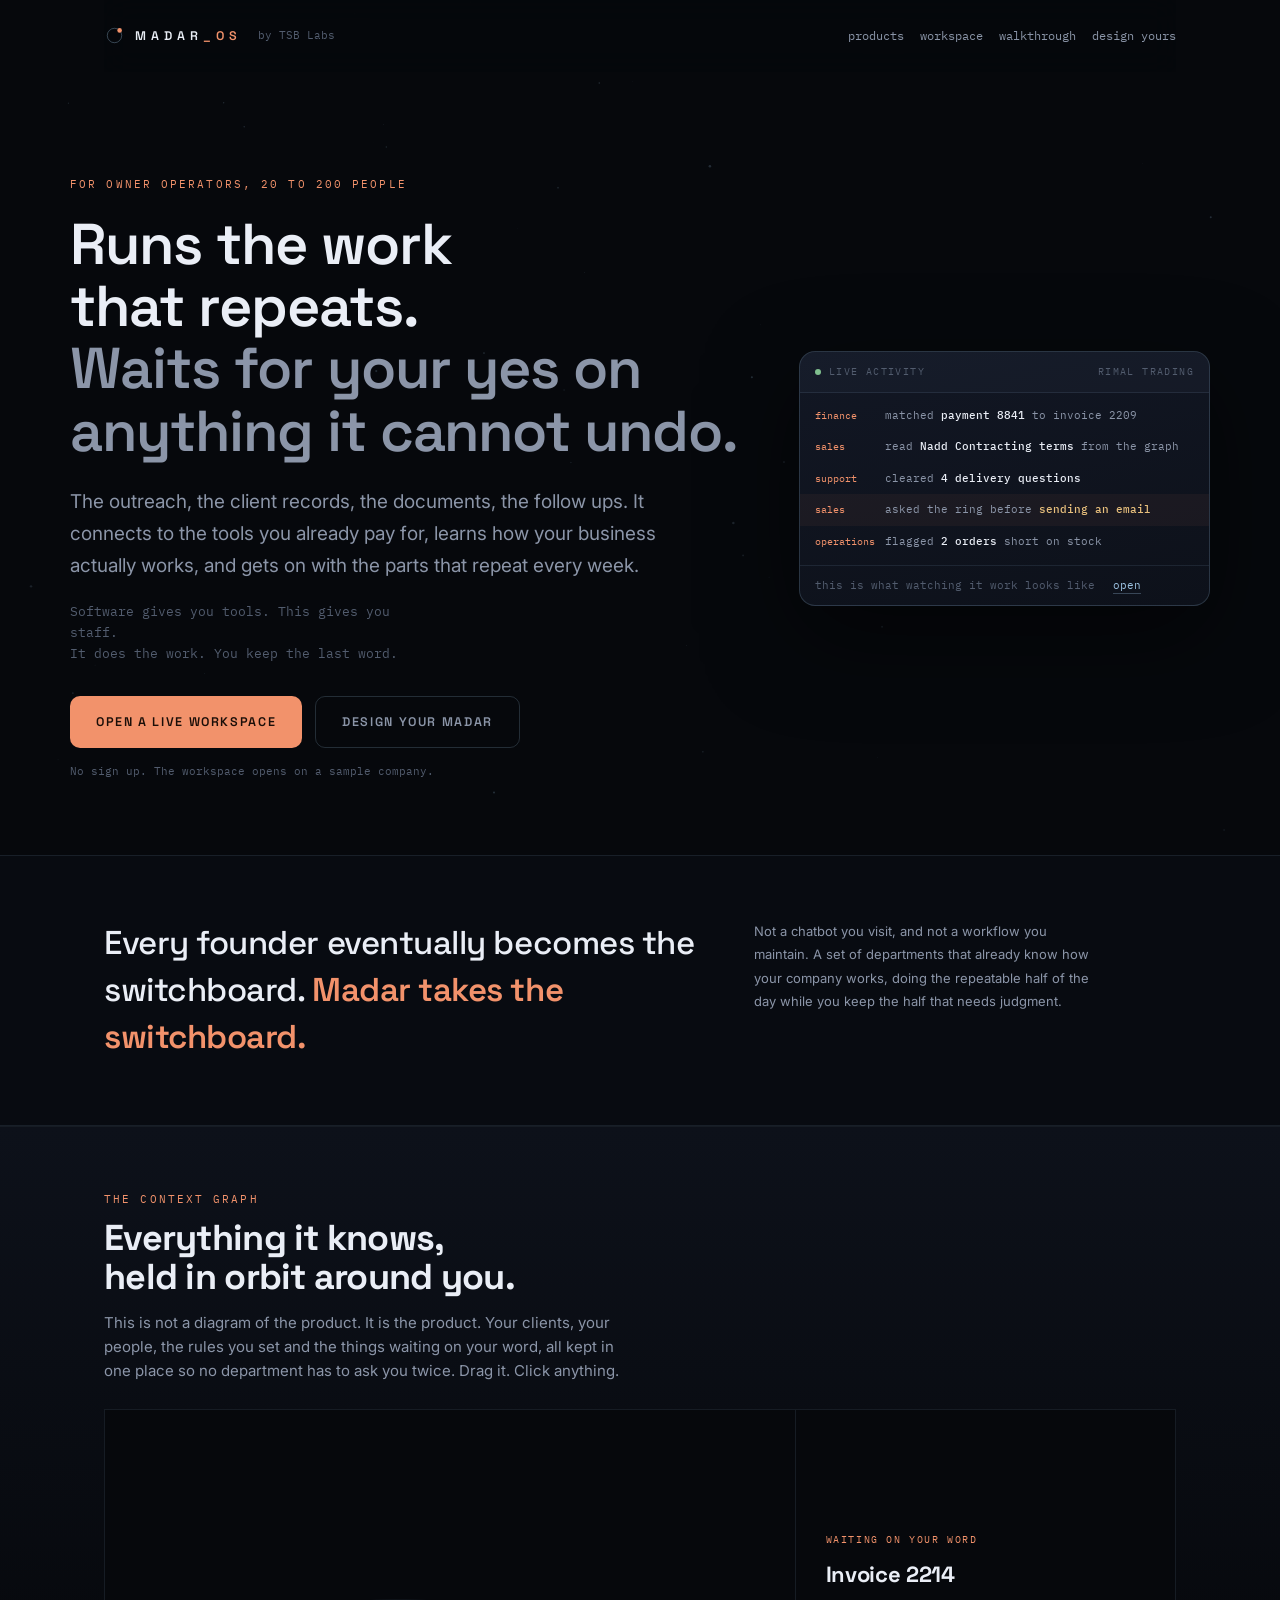
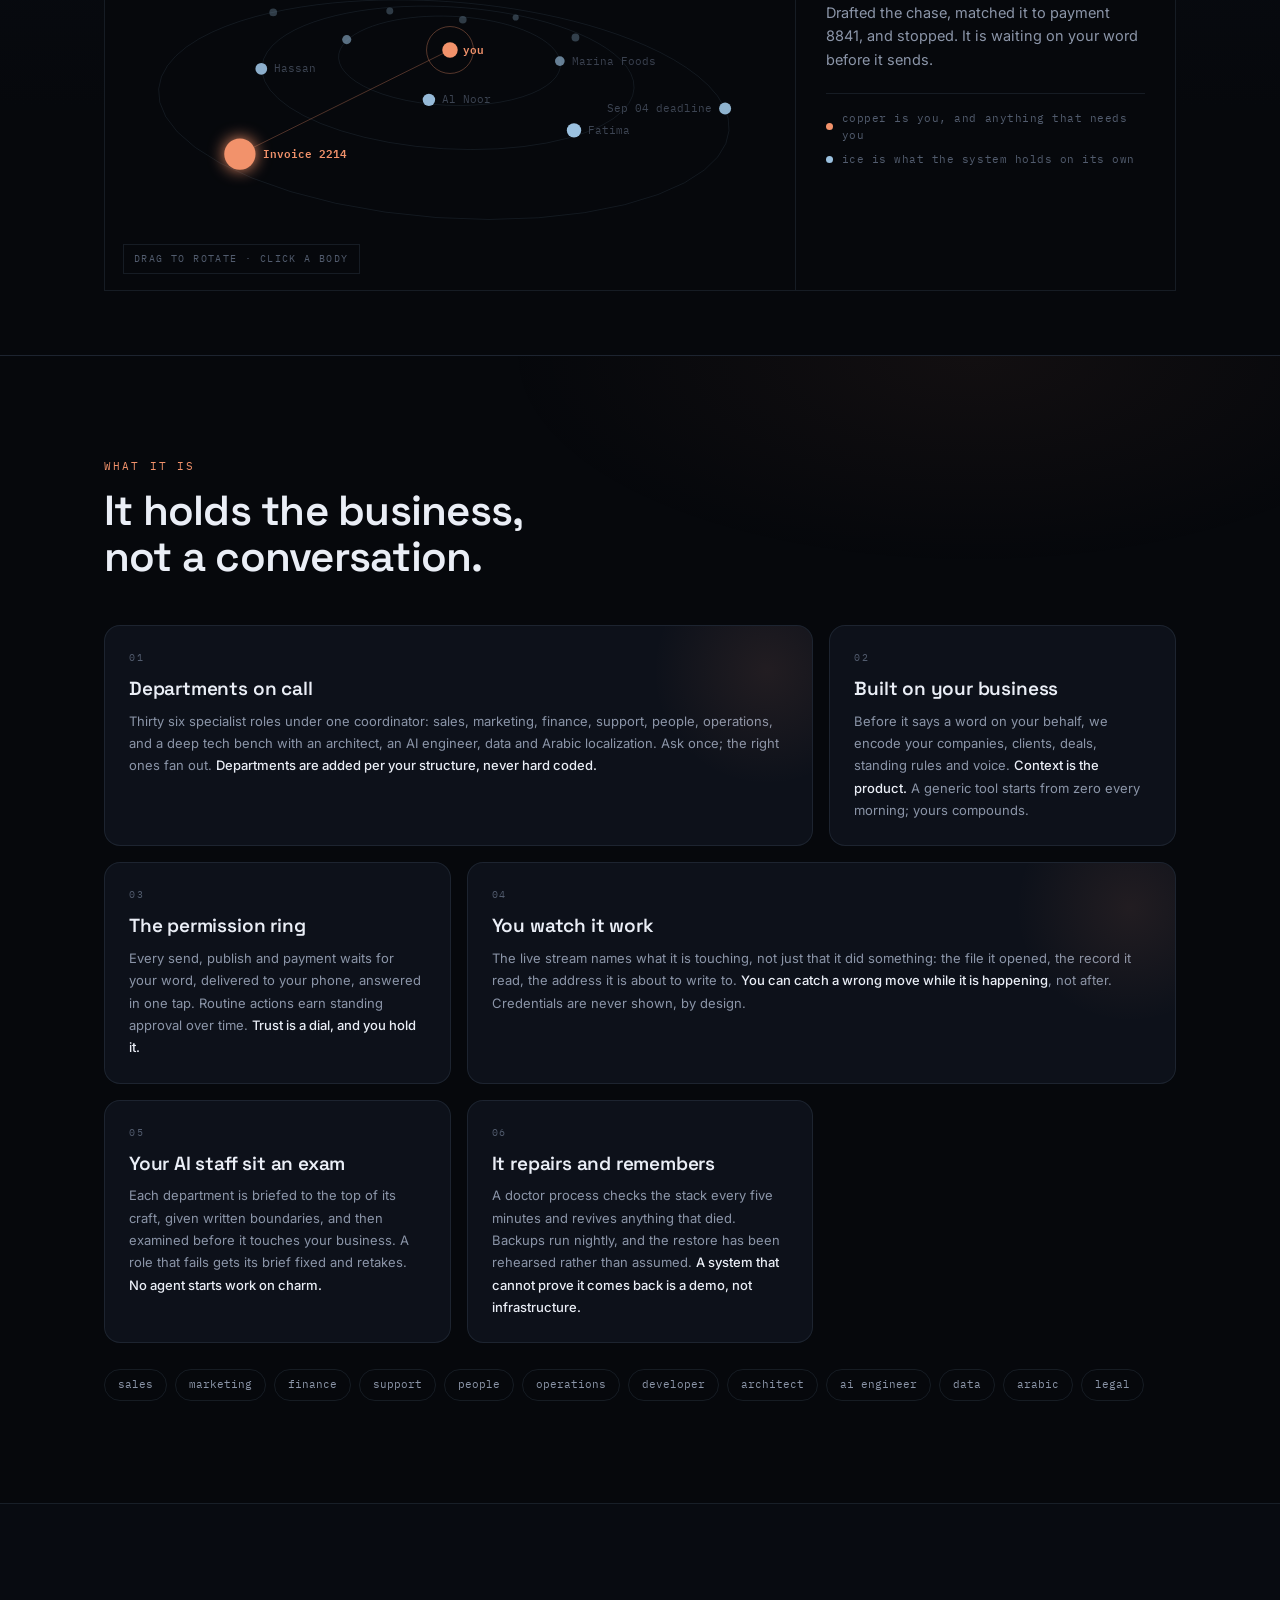
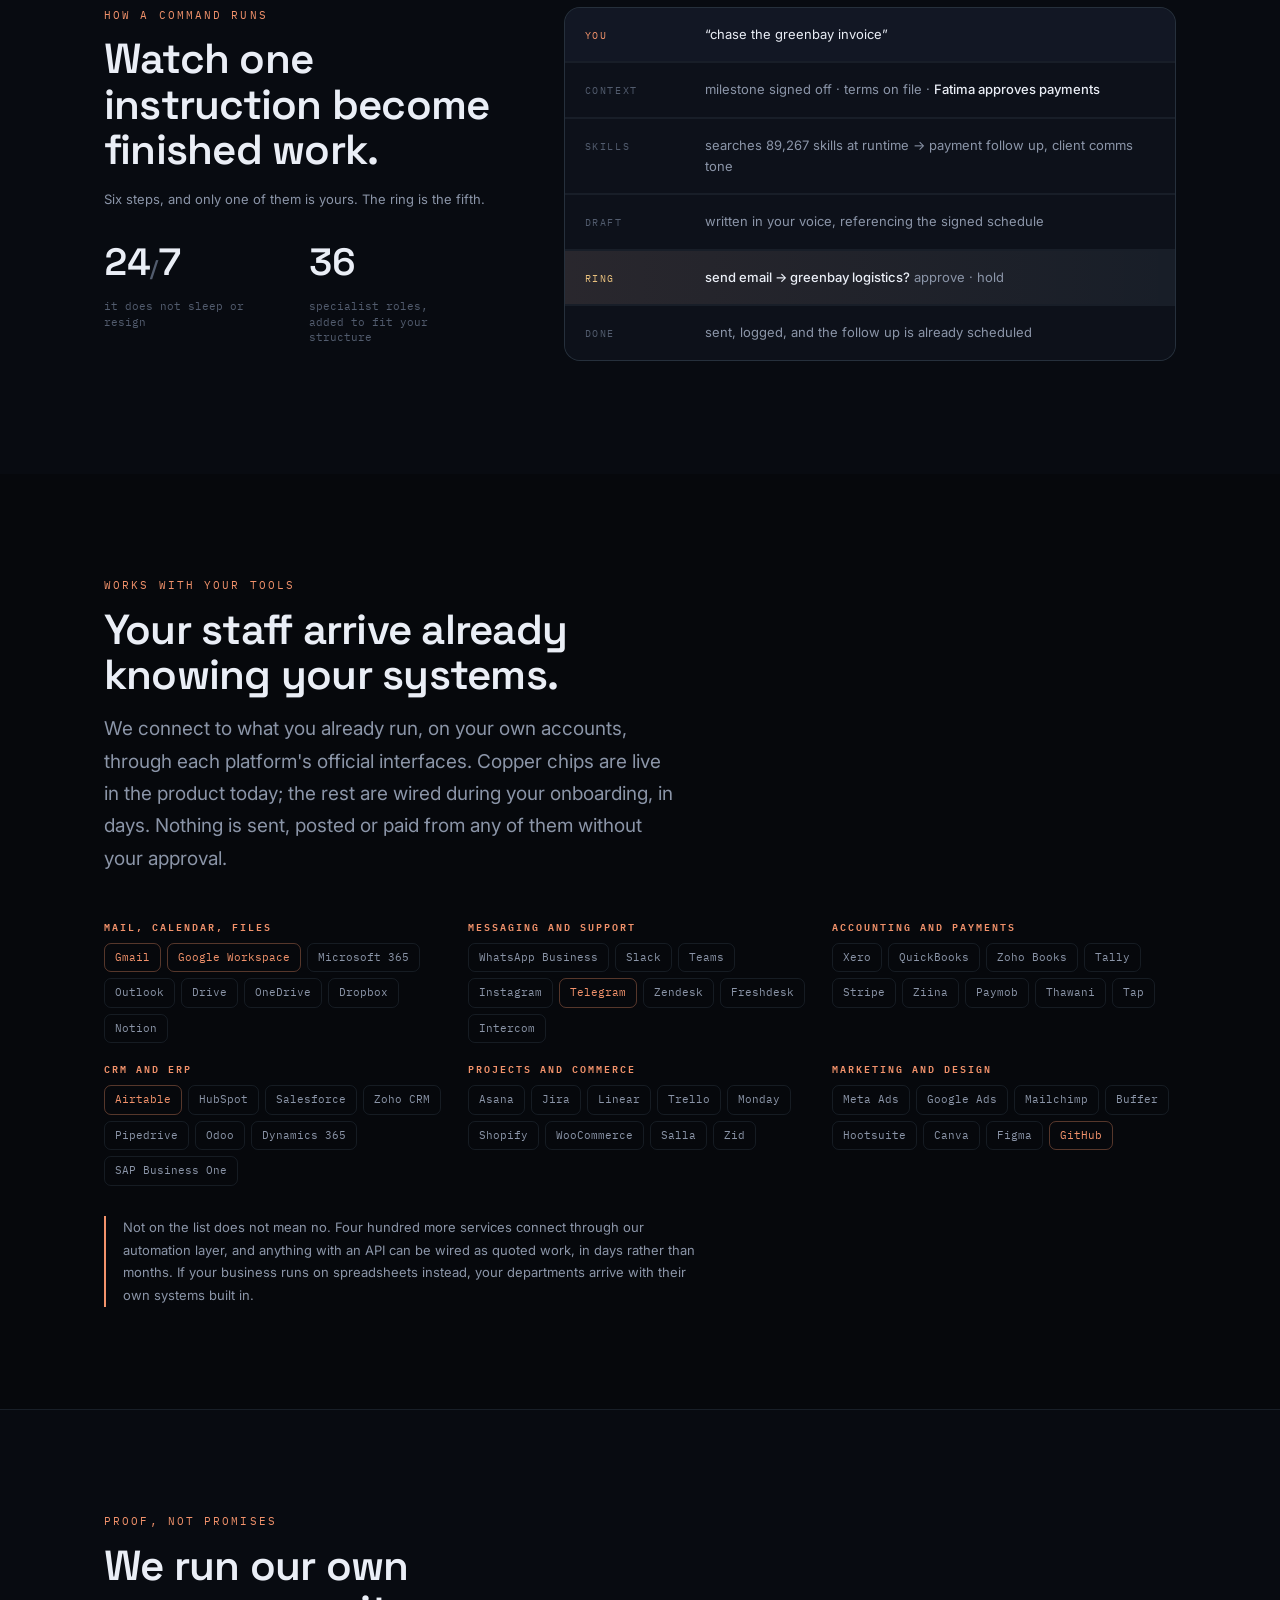
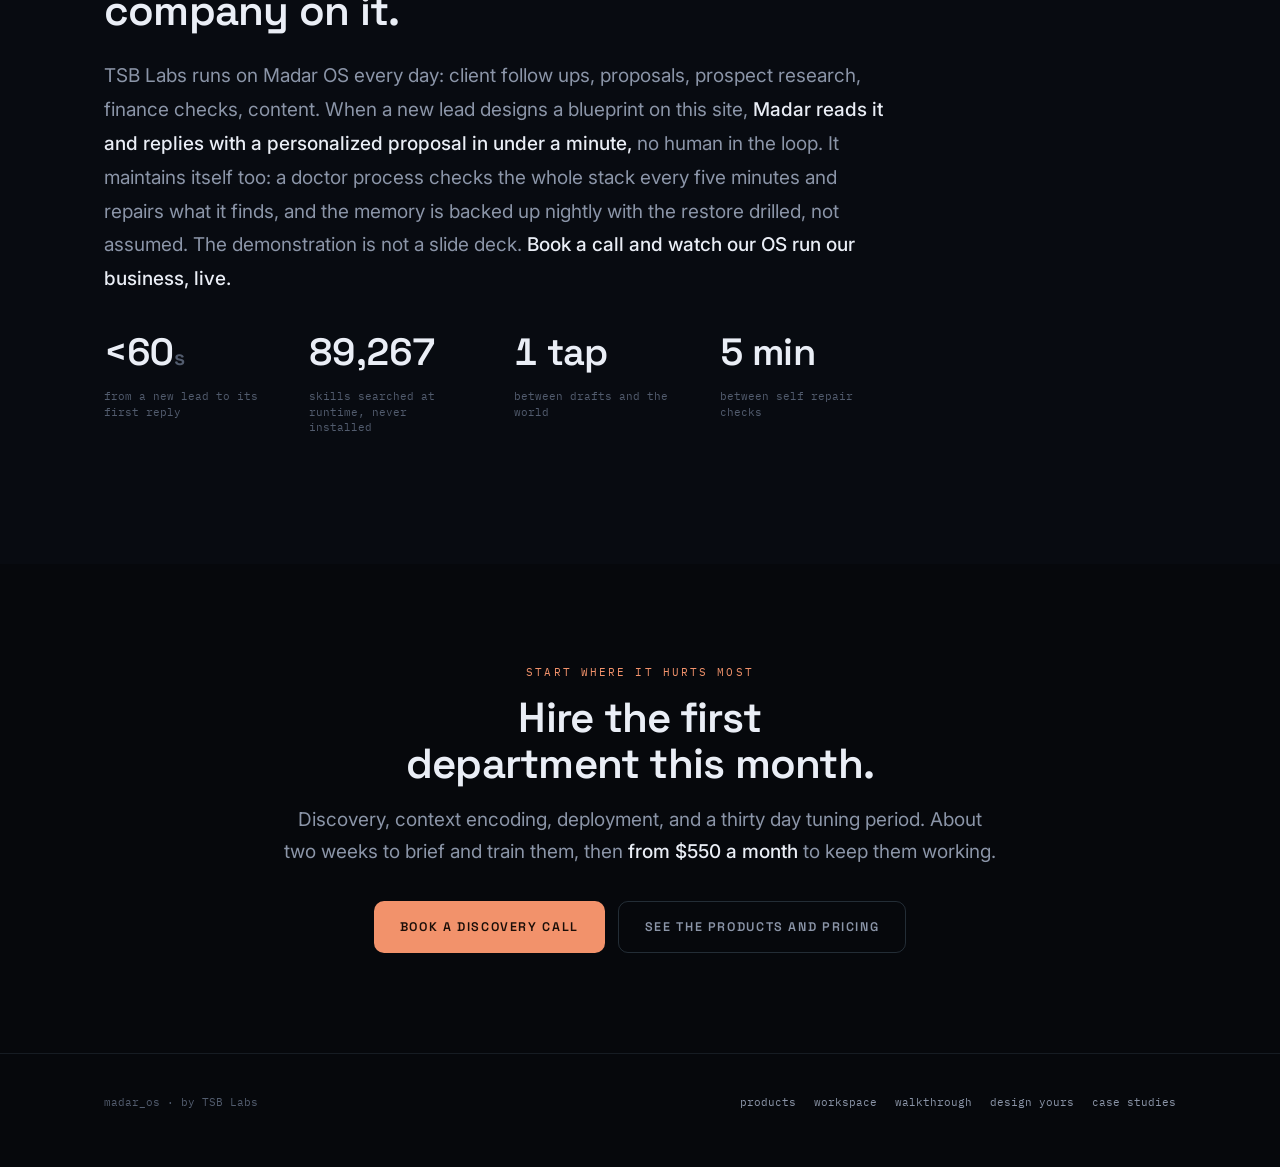
==== index.html @ b7cbba47 "The orbit: the mark, the product and the scene are one thing مدار means orbit and the mark is alread" ====
<!doctype html>
<html lang="en">
<head>
<meta charset="utf-8">
<meta name="viewport" content="width=device-width, initial-scale=1">
<title>Madar OS · by TSB Labs</title>
<meta name="description" content="Madar OS runs the repeatable work in a small business, the outreach, the client records, the documents and the follow ups. Anything it cannot undo waits for your approval. By TSB Labs.">
<link rel="icon" type="image/svg+xml" href="/assets/favicon.svg">
<link rel="apple-touch-icon" href="/assets/apple-touch-icon.png">
<meta property="og:title" content="Madar OS · Runs the repeatable work. Stops before anything you cannot undo.">
<meta property="og:description" content="AI staff for your company. Thirty six specialist roles, one permission ring, replies to new leads in under a minute. By TSB Labs.">
<meta property="og:image" content="https://tsb-os-demo.vercel.app/assets/og.png">
<meta property="og:url" content="https://tsb-os-demo.vercel.app">
<meta property="og:type" content="website">
<meta name="twitter:card" content="summary_large_image">
<link rel="preconnect" href="https://fonts.googleapis.com">
<link rel="preconnect" href="https://fonts.gstatic.com" crossorigin>
<link href="https://fonts.googleapis.com/css2?family=Space+Grotesk:wght@400;500;600;700&family=Inter:wght@400;500;600&family=IBM+Plex+Mono:wght@400;500&display=swap" rel="stylesheet">
<link rel="stylesheet" href="/assets/madar.css">
<style>
  /* page-specific only; everything shared lives in madar.css */
  #sky{position:fixed;inset:0;z-index:0;pointer-events:none;opacity:.5}
  .page{position:relative;z-index:1}

  .hero{padding:clamp(52px,9vw,104px) 0 clamp(44px,6vw,74px)}
  .hero-grid{display:grid;grid-template-columns:1.24fr .76fr;gap:clamp(28px,5vw,58px);align-items:center}
  .hero h1{margin-top:20px;font-size:clamp(34px,4.5vw,60px)}
  .hero .lede{margin-top:24px;max-width:52ch}
  .hero .say{margin-top:18px;font-family:var(--mono);font-size:12.5px;color:var(--faint);line-height:1.7;max-width:46ch}

  /* the hero panel: a slice of a running system, not a stock illustration */
  .live{background:linear-gradient(168deg,var(--panel-2),var(--panel));border:1px solid var(--line-2);border-radius:var(--r);overflow:hidden;box-shadow:0 30px 90px rgba(0,0,0,.5)}
  .live .lh{display:flex;align-items:center;gap:8px;padding:12px 15px;border-bottom:1px solid var(--line);background:rgba(155,193,224,.03)}
  .live .lh .t{font-family:var(--mono);font-size:10px;letter-spacing:.14em;text-transform:uppercase;color:var(--faint)}
  .live .lh .gap{flex:1}
  .live .rows{padding:7px 0}
  .lr{display:grid;grid-template-columns:60px 1fr;gap:10px;padding:7px 15px;font-family:var(--mono);font-size:11px;align-items:baseline}
  .lr .a{color:var(--copper);font-size:10px}
  .lr .b{color:var(--dim);overflow:hidden;text-overflow:ellipsis;white-space:nowrap}
  .lr .b b{color:var(--text);font-weight:500}
  .lr.ask{background:rgba(242,146,107,.05)}
  .lr.ask .b b{color:var(--warn)}
  .live .lf{padding:11px 15px;border-top:1px solid var(--line);display:flex;align-items:center;gap:9px;font-family:var(--mono);font-size:10.5px;color:var(--faint)}
  .live .lf a{color:var(--ice);text-decoration:none;border-bottom:1px solid rgba(155,193,224,.3)}

  /* the turn: one wide sentence, deliberately breaking the card rhythm */
  .turn{border-top:1px solid var(--line);border-bottom:1px solid var(--line);background:var(--deep)}
  .turn .big{font-family:var(--display);font-size:clamp(21px,2.7vw,33px);font-weight:500;line-height:1.42;letter-spacing:-.014em;max-width:30ch}
  .turn .big b{color:var(--copper);font-weight:600}
  .turn .side{color:var(--dim);font-size:var(--t-small);line-height:1.8;max-width:42ch}

  /* capability grid, deliberately uneven */
  .caps{display:grid;grid-template-columns:repeat(3,1fr);gap:16px}
  .cap{background:var(--panel);border:1px solid var(--line);border-radius:var(--r);padding:24px;position:relative;overflow:hidden;transition:border-color .26s,transform .26s var(--ease)}
  .cap:hover{border-color:var(--line-2);transform:translateY(-3px)}
  .cap .n{font-family:var(--mono);font-size:10px;color:var(--faint);letter-spacing:.16em}
  .cap h3{margin:13px 0 10px}
  .cap p{color:var(--dim);font-size:var(--t-small);line-height:1.72}
  .cap p b{color:var(--text);font-weight:500}
  .cap.wide{grid-column:span 2}
  .cap.wide::after{content:"";position:absolute;right:-70px;top:-70px;width:230px;height:230px;border-radius:50%;background:radial-gradient(circle,rgba(242,146,107,.09),transparent 70%)}
  @media(max-width:960px){.hero-grid{grid-template-columns:1fr;gap:36px}.hero .lede{max-width:none}}
  @media(max-width:900px){.caps{grid-template-columns:repeat(2,1fr)}.cap.wide{grid-column:span 2}}
  @media(max-width:620px){.caps{grid-template-columns:1fr}.cap.wide{grid-column:auto}}

  .glyphs{display:flex;flex-wrap:wrap;gap:8px;margin-top:26px}
  .glyph{font-family:var(--mono);font-size:11px;color:var(--dim);border:1px solid var(--line);border-radius:var(--r-pill);padding:6px 13px;transition:border-color .2s,color .2s}
  .glyph:hover{border-color:var(--line-3);color:var(--text)}

  /* the command flow */
  .flow{display:grid;gap:2px;border:1px solid var(--line);border-radius:var(--r);overflow:hidden;background:var(--line)}
  .frow{display:grid;grid-template-columns:104px 1fr;gap:16px;padding:16px 20px;background:var(--panel);align-items:baseline}
  .frow .k{font-family:var(--mono);font-size:10px;letter-spacing:.16em;text-transform:uppercase;color:var(--faint)}
  .frow .v{font-size:var(--t-small);color:var(--dim);line-height:1.65}
  .frow .v b{color:var(--text);font-weight:500}
  .frow.hot{background:var(--panel-2)}
  .frow.hot .k{color:var(--copper)}
  .frow.hot .v{color:var(--text)}
  .frow.ring{background:linear-gradient(90deg,rgba(242,146,107,.08),transparent)}
  .frow.ring .k{color:var(--warn)}
  @media(max-width:620px){.frow{grid-template-columns:1fr;gap:5px}}

  /* integrations */
  .integ{display:grid;grid-template-columns:repeat(auto-fit,minmax(255px,1fr));gap:20px;margin-top:34px}
  .integ h4{font-family:var(--mono);font-size:10px;letter-spacing:.2em;text-transform:uppercase;color:var(--copper);margin-bottom:11px}
  .chips{display:flex;flex-wrap:wrap;gap:6px}
  .chip{font-family:var(--mono);font-size:11px;color:var(--dim);border:1px solid var(--line);border-radius:7px;padding:5px 10px}
  .chip.on{color:var(--copper);border-color:rgba(242,146,107,.34)}

  .proof{font-size:var(--t-lede);line-height:1.78;color:var(--dim);max-width:66ch}
  .proof b{color:var(--text);font-weight:500}

  .close{text-align:center;padding:clamp(56px,8vw,100px) 0}
  .close h2{max-width:18ch;margin:14px auto 0}
  .close .lede{margin:18px auto 0;text-align:center}
  .close .btns{justify-content:center}

  /* Phone readability. This lives in the page rather than in madar.css because
     the page style block loads after the stylesheet and was overriding it: the
     first attempt at this fix changed nothing at all. Cascade order, not
     specificity. */
  @media (max-width:640px){
    .nav .by{font-size:11.5px}
    .label,.kick{font-size:11.5px!important;letter-spacing:.16em}
    .under{font-size:12px}
    .live .lh .t,.live .lf{font-size:11.5px}
    .lr{font-size:12.5px;grid-template-columns:52px 1fr;gap:9px}
    .lr .a{font-size:11.5px}
    .glyph,.chip{font-size:12px}
    .integ h4{font-size:11.5px}
    .frow .k{font-size:11.5px}
    .frow .v{font-size:14.5px}
    .stat .k{font-size:12px}
    .proof{font-size:15.5px}
    .plan .for{font-size:11.5px}
    .plan .price small{font-size:11px;letter-spacing:.06em}
    .plan li,.pl p{font-size:14px}
    td,th{font-size:12.5px}
    footer,.foot,.note{font-size:12.5px}
  }

  /* ── the orbit ─────────────────────────────────────────────────────────
     Full bleed, placed straight after the switchboard idea, because that is
     the moment the reader has understood the claim and wants to see it. */
  .orbit-band{border-top:1px solid var(--line);border-bottom:1px solid var(--line);
    background:linear-gradient(180deg,var(--panel),var(--void) 70%)}
  .orbit-head{padding:64px 0 26px;max-width:60ch}
  .orbit-head .label{color:var(--copper)}
  .orbit-head h2{font-family:var(--display);font-size:clamp(24px,3.3vw,36px);
    font-weight:700;letter-spacing:-.02em;line-height:1.08;margin-top:12px}
  .orbit-head p{color:var(--dim);margin-top:14px}
  .orbit-grid{display:grid;grid-template-columns:1.45fr .8fr;gap:0;
    border:1px solid var(--line);margin-bottom:64px;background:var(--void)}
  @media(max-width:900px){.orbit-grid{grid-template-columns:1fr}}
  .orbit-hold{position:relative;min-height:480px}
  @media(max-width:900px){.orbit-hold{min-height:380px}}
  #orbit{width:100%;height:100%;position:absolute;inset:0;cursor:grab;touch-action:none}
  #orbit.drag{cursor:grabbing}
  .ob-hint{position:absolute;left:18px;bottom:16px;font-family:var(--mono);
    font-size:10px;letter-spacing:.14em;text-transform:uppercase;color:var(--faint);
    border:1px solid var(--line);padding:6px 10px;transition:opacity .6s;pointer-events:none}
  .ob-hint.gone{opacity:0}
  .ob-panel{border-left:1px solid var(--line);padding:30px;display:flex;
    flex-direction:column;justify-content:center;gap:14px;min-height:480px}
  @media(max-width:900px){.ob-panel{border-left:none;border-top:1px solid var(--line);min-height:0}}
  .ob-kind{font-family:var(--mono);font-size:10px;letter-spacing:.16em;
    text-transform:uppercase;color:var(--ice)}
  .ob-title{font-family:var(--display);font-size:22px;font-weight:700;
    letter-spacing:-.015em;line-height:1.15}
  .ob-body{color:var(--dim);font-size:14.5px;line-height:1.6}
  .ob-legend{margin-top:8px;padding-top:16px;border-top:1px solid var(--line);
    display:grid;gap:8px;font-family:var(--mono);font-size:10.5px;color:var(--faint);
    letter-spacing:.05em}
  .ob-legend span{display:flex;align-items:center;gap:9px}
  .ob-legend i{width:7px;height:7px;border-radius:50%;flex:none}
</style>
</head>
<body>
<canvas id="sky" aria-hidden="true"></canvas>

<div class="page">
<div class="wrap">
  <nav class="nav" id="nav">
    <a class="mark" href="/">
      <svg width="21" height="21" viewBox="0 0 64 64" aria-hidden="true">
        <circle class="bootring" cx="32" cy="32" r="22" fill="none" stroke="#9BC1E0" stroke-opacity=".34" stroke-width="3"/>
        <g class="bootorbit"><circle cx="47.6" cy="16.4" r="7" fill="#F2926B"/></g>
      </svg>
      <span class="wordmark">madar<em>_os</em></span>
    </a>
    <span class="by">by TSB Labs</span>
    <span class="gap"></span>
    <a class="lk" href="products.html">products</a>
    <a class="lk" href="workspace.html">workspace</a>
    <a class="lk opt" href="os.html">walkthrough</a>
    <a class="lk" href="start.html">design yours</a>
  </nav>
</div>

<!-- ============================================================== hero -->
<header class="wrap hero">
  <div class="hero-grid">
    <div>
      <div class="label">For owner operators, 20 to 200 people</div>
      <h1>Runs the work that repeats.<br><span class="soft">Waits for your yes on anything it cannot undo.</span></h1>
      <p class="lede">The outreach, the client records, the documents, the follow ups. It connects to the tools you already pay for, learns how your business actually works, and gets on with the parts that repeat every week.</p>
      <p class="say">Software gives you tools. This gives you staff.<br>It does the work. You keep the last word.</p>
      <div class="btns">
        <a class="btn primary" href="workspace.html">Open a live workspace</a>
        <a class="btn ghost" href="start.html">Design your Madar</a>
      </div>
      <div class="under">No sign up. The workspace opens on a sample company.</div>
    </div>

    <div class="live rise">
      <div class="lh">
        <span class="dot-live"></span><span class="t">live activity</span>
        <span class="gap"></span><span class="t">rimal trading</span>
      </div>
      <div class="rows" id="rows"></div>
      <div class="lf"><span>this is what watching it work looks like</span><span class="gap"></span><a href="workspace.html">open</a></div>
    </div>
  </div>
</header>

<!-- ============================================================== turn -->
<section class="band band-tight turn">
  <div class="wrap cols cols-lead">
    <p class="big">Every founder eventually becomes the switchboard. <b>Madar takes the switchboard.</b></p>
    <p class="side">Not a chatbot you visit, and not a workflow you maintain. A set of departments that already know how your company works, doing the repeatable half of the day while you keep the half that needs judgment.</p>
  </div>
</section>

<!-- ============================================================== orbit -->
<section class="orbit-band">
  <div class="wrap">
    <div class="orbit-head">
      <div class="label">The context graph</div>
      <h2>Everything it knows, held in orbit around you.</h2>
      <p>This is not a diagram of the product. It is the product. Your clients, your
        people, the rules you set and the things waiting on your word, all kept in one
        place so no department has to ask you twice. Drag it. Click anything.</p>
    </div>
    <div class="orbit-grid">
      <div class="orbit-hold">
        <canvas id="orbit" aria-label="Your business in orbit. Drag to rotate, click a body to read it."></canvas>
        <div class="ob-hint" id="obHint">Drag to rotate · click a body</div>
      </div>
      <div class="ob-panel">
        <div class="ob-kind" id="obKind">waiting on your word</div>
        <div class="ob-title" id="obTitle">Invoice 2214</div>
        <p class="ob-body" id="obBody"></p>
        <div class="ob-legend">
          <span><i style="background:var(--copper)"></i>copper is you, and anything that needs you</span>
          <span><i style="background:var(--ice)"></i>ice is what the system holds on its own</span>
        </div>
      </div>
    </div>
  </div>
</section>


<!-- ======================================================= what it is -->
<section class="band band-glow">
  <div class="wrap">
    <div class="head rise">
      <div class="label">What it is</div>
      <h2>It holds the business, not a conversation.</h2>
    </div>

    <div class="caps">
      <article class="cap wide rise">
        <div class="n">01</div><h3>Departments on call</h3>
        <p>Thirty six specialist roles under one coordinator: sales, marketing, finance, support, people, operations, and a deep tech bench with an architect, an AI engineer, data and Arabic localization. Ask once; the right ones fan out. <b>Departments are added per your structure, never hard coded.</b></p>
      </article>
      <article class="cap rise">
        <div class="n">02</div><h3>Built on your business</h3>
        <p>Before it says a word on your behalf, we encode your companies, clients, deals, standing rules and voice. <b>Context is the product.</b> A generic tool starts from zero every morning; yours compounds.</p>
      </article>
      <article class="cap rise">
        <div class="n">03</div><h3>The permission ring</h3>
        <p>Every send, publish and payment waits for your word, delivered to your phone, answered in one tap. Routine actions earn standing approval over time. <b>Trust is a dial, and you hold it.</b></p>
      </article>
      <article class="cap wide rise">
        <div class="n">04</div><h3>You watch it work</h3>
        <p>The live stream names what it is touching, not just that it did something: the file it opened, the record it read, the address it is about to write to. <b>You can catch a wrong move while it is happening</b>, not after. Credentials are never shown, by design.</p>
      </article>
      <article class="cap rise">
        <div class="n">05</div><h3>Your AI staff sit an exam</h3>
        <p>Each department is briefed to the top of its craft, given written boundaries, and then examined before it touches your business. A role that fails gets its brief fixed and retakes. <b>No agent starts work on charm.</b></p>
      </article>
      <article class="cap rise">
        <div class="n">06</div><h3>It repairs and remembers</h3>
        <p>A doctor process checks the stack every five minutes and revives anything that died. Backups run nightly, and the restore has been rehearsed rather than assumed. <b>A system that cannot prove it comes back is a demo, not infrastructure.</b></p>
      </article>
    </div>

    <div class="glyphs rise">
      <span class="glyph">sales</span><span class="glyph">marketing</span><span class="glyph">finance</span><span class="glyph">support</span><span class="glyph">people</span><span class="glyph">operations</span><span class="glyph">developer</span><span class="glyph">architect</span><span class="glyph">ai engineer</span><span class="glyph">data</span><span class="glyph">arabic</span><span class="glyph">legal</span>
    </div>
  </div>
</section>

<!-- ====================================================== how it runs -->
<section class="band band-line band-deep">
  <div class="wrap">
    <div class="cols cols-trail" style="gap:clamp(26px,4vw,52px);align-items:start">
      <div class="rise">
        <div class="label">How a command runs</div>
        <h2 style="margin-top:13px">Watch one instruction become finished work.</h2>
        <p class="small" style="margin-top:16px">Six steps, and only one of them is yours. The ring is the fifth.</p>
        <div class="stats" style="padding-top:22px">
          <div class="stat"><div class="v num">24<em>/</em>7</div><div class="k">it does not sleep or resign</div></div>
          <div class="stat"><div class="v num">36</div><div class="k">specialist roles, added to fit your structure</div></div>
        </div>
      </div>
      <div class="flow rise">
        <div class="frow hot"><span class="k">you</span><span class="v">&ldquo;chase the greenbay invoice&rdquo;</span></div>
        <div class="frow"><span class="k">context</span><span class="v">milestone signed off · terms on file · <b>Fatima approves payments</b></span></div>
        <div class="frow"><span class="k">skills</span><span class="v">searches 89,267 skills at runtime → payment follow up, client comms tone</span></div>
        <div class="frow"><span class="k">draft</span><span class="v">written in your voice, referencing the signed schedule</span></div>
        <div class="frow ring"><span class="k">ring</span><span class="v"><b>send email → greenbay logistics?</b> approve · hold</span></div>
        <div class="frow"><span class="k">done</span><span class="v">sent, logged, and the follow up is already scheduled</span></div>
      </div>
    </div>
  </div>
</section>

<!-- ===================================================== integrations -->
<section class="band">
  <div class="wrap">
    <div class="head rise">
      <div class="label">Works with your tools</div>
      <h2>Your staff arrive already knowing your systems.</h2>
      <p class="lede">We connect to what you already run, on your own accounts, through each platform's official interfaces. Copper chips are live in the product today; the rest are wired during your onboarding, in days. Nothing is sent, posted or paid from any of them without your approval.</p>
    </div>
    <div class="integ rise">
      <div><h4>Mail, calendar, files</h4><div class="chips">
        <span class="chip on">Gmail</span><span class="chip on">Google Workspace</span><span class="chip">Microsoft 365</span><span class="chip">Outlook</span><span class="chip">Drive</span><span class="chip">OneDrive</span><span class="chip">Dropbox</span><span class="chip">Notion</span></div></div>
      <div><h4>Messaging and support</h4><div class="chips">
        <span class="chip">WhatsApp Business</span><span class="chip">Slack</span><span class="chip">Teams</span><span class="chip">Instagram</span><span class="chip on">Telegram</span><span class="chip">Zendesk</span><span class="chip">Freshdesk</span><span class="chip">Intercom</span></div></div>
      <div><h4>Accounting and payments</h4><div class="chips">
        <span class="chip">Xero</span><span class="chip">QuickBooks</span><span class="chip">Zoho Books</span><span class="chip">Tally</span><span class="chip">Stripe</span><span class="chip">Ziina</span><span class="chip">Paymob</span><span class="chip">Thawani</span><span class="chip">Tap</span></div></div>
      <div><h4>CRM and ERP</h4><div class="chips">
        <span class="chip on">Airtable</span><span class="chip">HubSpot</span><span class="chip">Salesforce</span><span class="chip">Zoho CRM</span><span class="chip">Pipedrive</span><span class="chip">Odoo</span><span class="chip">Dynamics 365</span><span class="chip">SAP Business One</span></div></div>
      <div><h4>Projects and commerce</h4><div class="chips">
        <span class="chip">Asana</span><span class="chip">Jira</span><span class="chip">Linear</span><span class="chip">Trello</span><span class="chip">Monday</span><span class="chip">Shopify</span><span class="chip">WooCommerce</span><span class="chip">Salla</span><span class="chip">Zid</span></div></div>
      <div><h4>Marketing and design</h4><div class="chips">
        <span class="chip">Meta Ads</span><span class="chip">Google Ads</span><span class="chip">Mailchimp</span><span class="chip">Buffer</span><span class="chip">Hootsuite</span><span class="chip">Canva</span><span class="chip">Figma</span><span class="chip on">GitHub</span></div></div>
    </div>
    <div class="note rise" style="margin-top:30px">Not on the list does not mean no. Four hundred more services connect through our automation layer, and anything with an API can be wired as quoted work, in days rather than months. If your business runs on spreadsheets instead, your departments arrive with their own systems built in.</div>
  </div>
</section>

<!-- =========================================================== proof -->
<section class="band band-line band-deep">
  <div class="wrap">
    <div class="head rise" style="margin-bottom:26px">
      <div class="label">Proof, not promises</div>
      <h2>We run our own company on it.</h2>
    </div>
    <p class="proof rise">TSB Labs runs on Madar OS every day: client follow ups, proposals, prospect research, finance checks, content. When a new lead designs a blueprint on this site, <b>Madar reads it and replies with a personalized proposal in under a minute,</b> no human in the loop. It maintains itself too: a doctor process checks the whole stack every five minutes and repairs what it finds, and the memory is backed up nightly with the restore drilled, not assumed. The demonstration is not a slide deck. <b>Book a call and watch our OS run our business, live.</b></p>
    <div class="stats rise">
      <div class="stat"><div class="v num">&lt;60<em>s</em></div><div class="k">from a new lead to its first reply</div></div>
      <div class="stat"><div class="v num">89,267</div><div class="k">skills searched at runtime, never installed</div></div>
      <div class="stat"><div class="v num">1 tap</div><div class="k">between drafts and the world</div></div>
      <div class="stat"><div class="v num">5 min</div><div class="k">between self repair checks</div></div>
    </div>
  </div>
</section>

<!-- ============================================================ close -->
<section class="wrap close">
  <div class="label rise">Start where it hurts most</div>
  <h2 class="rise">Hire the first department this month.</h2>
  <p class="lede rise">Discovery, context encoding, deployment, and a thirty day tuning period. About two weeks to brief and train them, then <b>from $550 a month</b> to keep them working.</p>
  <div class="btns rise">
    <a class="btn primary" href="https://calendly.com/ahmedyahyak/20mins" target="_blank" rel="noopener">Book a discovery call</a>
    <a class="btn ghost" href="products.html">See the products and pricing</a>
  </div>
</section>

<footer>
  <div class="wrap row">
    <span>madar_os · by TSB Labs</span>
    <span class="gap"></span>
    <a href="products.html">products</a>
    <a href="workspace.html">workspace</a>
    <a href="os.html">walkthrough</a>
    <a href="start.html">design yours</a>
    <a href="https://tsb-labs-portfolio.vercel.app/case-studies.html">case studies</a>
  </div>
</footer>
</div>

<script>
(function(){
  'use strict';
  var RM = window.matchMedia && window.matchMedia('(prefers-reduced-motion: reduce)').matches;

  /* sticky nav border once you leave the top */
  var nav = document.getElementById('nav');
  addEventListener('scroll', function(){ nav.classList.toggle('stuck', scrollY > 12); }, {passive:true});

  /* reveal on scroll */
  if('IntersectionObserver' in window && !RM){
    var io = new IntersectionObserver(function(es){
      es.forEach(function(e){ if(e.isIntersecting){ e.target.classList.add('seen'); io.unobserve(e.target); } });
    }, {rootMargin:'0px 0px -8% 0px', threshold:.08});
    Array.prototype.forEach.call(document.querySelectorAll('.rise'), function(el, i){
      el.style.transitionDelay = Math.min(i%6,5)*55 + 'ms';
      io.observe(el);
    });
  } else {
    Array.prototype.forEach.call(document.querySelectorAll('.rise'), function(el){ el.classList.add('seen'); });
  }

  /* hero: a slice of the activity stream, same grammar as the workspace */
  var rows = document.getElementById('rows');
  var seed = [
    ['finance','matched <b>payment 8841</b> to invoice 2209',0],
    ['sales','read <b>Nadd Contracting terms</b> from the graph',0],
    ['support','cleared <b>4 delivery questions</b>',0],
    ['sales','asked the ring before <b>sending an email</b>',1],
    ['operations','flagged <b>2 orders</b> short on stock',0]
  ];
  var pool = [
    ['finance','drafted the chase for <b>invoice 2214</b>',0],
    ['research','read up on <b>Sahara Interiors</b>',0],
    ['assistant','wrote <b>call notes</b> to the graph',0],
    ['sales','moved <b>Marine Supply Co</b> to proposal',0],
    ['finance','asked the ring before <b>a payment</b>',1],
    ['support','answered <b>a delivery question</b>',0],
    ['operations','checked cover for <b>bearing 220mm</b>',0]
  ];
  function stamp(){var d=new Date();return ('0'+d.getHours()).slice(-2)+':'+('0'+d.getMinutes()).slice(-2);}
  function add(r, prepend){
    var el = document.createElement('div');
    el.className = 'lr' + (r[2] ? ' ask' : '');
    el.innerHTML = '<span class="a">'+r[0]+'</span><span class="b">'+r[1]+'</span>';
    if(prepend && rows.firstChild) rows.insertBefore(el, rows.firstChild); else rows.appendChild(el);
    while(rows.children.length > 5) rows.removeChild(rows.lastChild);
  }
  seed.forEach(function(r){ add(r,false); });
  if(!RM) setInterval(function(){ add(pool[Math.floor(Math.random()*pool.length)], true); }, 3400);

  /* orbital dust, cheap and quiet */
  var c = document.getElementById('sky'), x = c.getContext('2d'), w, h, stars = [];
  function size(){ w=c.width=innerWidth; h=c.height=innerHeight;
    stars = Array.from({length: Math.min(58, Math.round(innerWidth/26))}, function(){
      return {x:Math.random()*w, y:Math.random()*h, r:Math.random()*1.1+.25, a:Math.random()*.4+.08, d:Math.random()*.16+.03};
    });
  }
  size(); addEventListener('resize', size);
  if(!RM) (function loop(){
    x.clearRect(0,0,w,h);
    stars.forEach(function(s){
      s.y -= s.d; if(s.y < -3){ s.y = h+3; s.x = Math.random()*w; }
      x.beginPath(); x.arc(s.x,s.y,s.r,0,6.284);
      x.fillStyle = 'rgba(155,193,224,'+s.a+')'; x.fill();
    });
    requestAnimationFrame(loop);
  })();
})();
</script>
<script defer src="/assets/orbit.js"></script>
</body>
</html>
---- assets/madar.css ----
/* ============================================================================
   Madar OS design system
   One file. Every public surface imports it, so a change here changes them all.
   Built 2026-08-24 after an expert review found the sites read as generated:
   local system fonts, one hover state, and the same section rhythm four times
   a page. The fixes are structural, not decorative.

   Rules carried from docs/os/DESIGN-STANDARD.md:
     copper = the human side (attention, approvals, the active thing)
     ice    = the machine side (data, orbits, system voice)
     never both on one element, and never copper on everything
   ========================================================================= */

:root {
  /* ground */
  --void:#06080C; --deep:#080B11; --panel:#0D111A; --panel-2:#121724; --raise:#171D2C;
  --line:rgba(155,193,224,0.11); --line-2:rgba(155,193,224,0.2); --line-3:rgba(155,193,224,0.34);

  /* meaning */
  --copper:#F2926B; --copper-dim:rgba(242,146,107,0.13); --copper-deep:#B4643F;
  --ice:#9BC1E0; --ice-dim:rgba(155,193,224,0.12);
  --ok:#7FBF8E; --warn:#E8C07D; --stop:#E08585;

  /* text */
  --text:#EAEEF6; --dim:#8B95A8; --faint:#525C6E;

  /* type */
  --display:"Space Grotesk",system-ui,-apple-system,sans-serif;
  --body:"Inter",system-ui,-apple-system,sans-serif;
  --mono:"IBM Plex Mono",ui-monospace,"SF Mono",monospace;

  /* a real scale, not arbitrary numbers */
  --t-hero:clamp(38px,6.6vw,78px);
  --t-h2:clamp(26px,3.7vw,42px);
  --t-h3:19px;
  --t-lede:clamp(16px,1.5vw,19px);
  --t-body:15px;
  --t-small:13px;
  --t-label:10.5px;

  --r:16px; --r-s:10px; --r-pill:100px;
  --ease:cubic-bezier(.2,.7,.3,1);
  --gut:clamp(20px,4vw,34px);
}

*{margin:0;padding:0;box-sizing:border-box}
html{scroll-behavior:smooth}
body{background:var(--void);color:var(--text);font-family:var(--body);font-size:var(--t-body);line-height:1.6;overflow-x:hidden;-webkit-font-smoothing:antialiased}
img,svg{max-width:100%}
a{color:inherit}
button{font:inherit;color:inherit;background:none;border:0;cursor:pointer}
.num{font-variant-numeric:tabular-nums}
::selection{background:var(--copper);color:#1A0E08}
:focus-visible{outline:2px solid var(--copper);outline-offset:3px;border-radius:4px}

.wrap{width:100%;max-width:1140px;margin:0 auto;padding:0 var(--gut)}
.wrap-narrow{max-width:880px}

/* ------------------------------------------------------------------ type */
h1,h2,h3,h4{font-family:var(--display);font-weight:600;letter-spacing:-.018em;line-height:1.08;text-wrap:balance}
h1{font-size:var(--t-hero)}
h2{font-size:var(--t-h2)}
h3{font-size:var(--t-h3);letter-spacing:-.01em}
.soft{color:var(--faint)}
/* In a headline .soft carries the differentiating claim, and --faint sits at
   2.97:1 which fails the 3:1 floor even for large text. Headings get the
   readable tone; --faint stays for genuine small print. */
h1 .soft,h2 .soft,.hero h1 .soft{color:var(--dim)}
.lede{font-size:var(--t-lede);color:var(--dim);line-height:1.7;max-width:60ch}
.lede b,.lede strong{color:var(--text);font-weight:500}
.label{font-family:var(--mono);font-size:var(--t-label);letter-spacing:.2em;text-transform:uppercase;color:var(--copper)}
.label.cold{color:var(--ice)}
.label.mute{color:var(--faint)}
.small{font-size:var(--t-small);color:var(--dim);line-height:1.65}
.mono{font-family:var(--mono)}

/* --------------------------------------------------------------- section */
/* Rhythm varies on purpose. Identical spacing on every band is what made the
   old pages read as generated. */
.band{padding:clamp(56px,8vw,104px) 0;position:relative}
.band-tight{padding:clamp(38px,5vw,64px) 0}
.band-line{border-top:1px solid var(--line)}
.band-deep{background:var(--deep)}
.band-glow::before{content:"";position:absolute;inset:0;pointer-events:none;background:radial-gradient(760px 340px at 76% 0%,rgba(242,146,107,.055),transparent 62%)}
.band > .wrap{position:relative;z-index:1}
.head{max-width:64ch;margin-bottom:clamp(28px,4vw,46px)}
.head h2{margin-top:13px}
.head .lede{margin-top:16px}

/* ------------------------------------------------------------------- nav */
.nav{display:flex;align-items:center;gap:16px;padding:20px 0;position:sticky;top:0;z-index:50;background:rgba(6,8,12,.82);backdrop-filter:blur(14px);border-bottom:1px solid transparent;transition:border-color .3s}
.nav.stuck{border-bottom-color:var(--line)}
.nav .mark{display:flex;align-items:center;gap:10px;text-decoration:none;flex:none}
.wordmark{font-family:var(--display);font-size:12.5px;letter-spacing:.4em;text-transform:uppercase;font-weight:600}
.wordmark em{font-style:normal;color:var(--copper)}
.nav .by{font-family:var(--mono);font-size:10.5px;color:var(--faint);flex:none}
.nav .gap{flex:1}
.nav .lk{font-family:var(--mono);font-size:12px;color:var(--dim);text-decoration:none;padding:6px 0;position:relative;transition:color .18s}
.nav .lk::after{content:"";position:absolute;left:0;right:100%;bottom:2px;height:1px;background:var(--copper);transition:right .28s var(--ease)}
.nav .lk:hover{color:var(--text)}
.nav .lk:hover::after{right:0}
@media(max-width:720px){.nav .by{display:none}.nav{gap:12px;font-size:11px}}
@media(max-width:520px){.nav .lk.opt{display:none}}

/* ---------------------------------------------------------------- button */
.btn{display:inline-flex;align-items:center;gap:9px;font-family:var(--display);font-size:12.5px;font-weight:600;letter-spacing:.13em;text-transform:uppercase;text-decoration:none;border-radius:var(--r-s);padding:15px 26px;transition:transform .2s var(--ease),box-shadow .2s,filter .2s;white-space:nowrap}
.btn.primary{color:#1A0E08;background:var(--copper);box-shadow:0 0 0 rgba(242,146,107,0)}
.btn.primary:hover{transform:translateY(-2px);box-shadow:0 12px 34px rgba(242,146,107,.26);filter:brightness(1.06)}
.btn.ghost{color:var(--dim);border:1px solid var(--line-2)}
.btn.ghost:hover{color:var(--text);border-color:var(--line-3);transform:translateY(-2px)}
.btns{display:flex;gap:13px;flex-wrap:wrap;margin-top:32px}
.under{margin-top:15px;font-family:var(--mono);font-size:11px;color:var(--faint)}

/* ----------------------------------------------------------------- panel */
.panel{background:var(--panel);border:1px solid var(--line);border-radius:var(--r);padding:24px;transition:border-color .24s,transform .24s var(--ease)}
.panel:hover{border-color:var(--line-2)}
.panel h3{margin-bottom:10px}
.panel p{color:var(--dim);font-size:var(--t-small);line-height:1.7}
.panel p b{color:var(--text);font-weight:500}

/* Asymmetric by default. A page of equal boxes is the template look. */
.cols{display:grid;gap:16px}
.cols-2{grid-template-columns:repeat(2,1fr)}
.cols-3{grid-template-columns:repeat(3,1fr)}
.cols-lead{grid-template-columns:1.5fr 1fr}
.cols-trail{grid-template-columns:1fr 1.5fr}
.span-2{grid-column:span 2}
@media(max-width:900px){.cols-3{grid-template-columns:repeat(2,1fr)}.cols-lead,.cols-trail{grid-template-columns:1fr}}
@media(max-width:620px){.cols-2,.cols-3{grid-template-columns:1fr}.span-2{grid-column:auto}}

/* ------------------------------------------------------------------ misc */
.pill{display:inline-flex;align-items:center;gap:6px;font-family:var(--mono);font-size:10px;letter-spacing:.07em;text-transform:uppercase;padding:4px 11px;border-radius:var(--r-pill);border:1px solid var(--line);color:var(--dim)}
.pill.live{color:var(--copper);border-color:rgba(242,146,107,.34)}
.pill i{width:5px;height:5px;border-radius:50%;background:currentColor}
.dot-live{width:6px;height:6px;border-radius:50%;background:var(--ok);animation:beat 2.4s infinite}
@keyframes beat{0%{box-shadow:0 0 0 0 rgba(127,191,142,.5)}70%{box-shadow:0 0 0 7px rgba(127,191,142,0)}100%{box-shadow:0 0 0 0 rgba(127,191,142,0)}}

.rule{height:1px;background:linear-gradient(90deg,var(--line-2),transparent);margin:0}
.note{border-left:2px solid var(--copper);padding-left:17px;color:var(--dim);font-size:var(--t-small);line-height:1.75;max-width:76ch}
.note b{color:var(--text);font-weight:500}

.stats{display:flex;flex-wrap:wrap;gap:clamp(22px,4vw,54px);padding:26px 0}
.stat .v{font-family:var(--display);font-size:clamp(26px,3.4vw,38px);font-weight:600;letter-spacing:-.02em}
.stat .v em{font-style:normal;color:var(--faint);font-size:.56em}
.stat .k{font-family:var(--mono);font-size:10.5px;color:var(--faint);margin-top:6px;max-width:22ch;line-height:1.5}

footer{border-top:1px solid var(--line);padding:40px 0 56px;font-family:var(--mono);font-size:11px;color:var(--faint)}
footer .row{display:flex;gap:18px;flex-wrap:wrap;align-items:center}
footer a{color:var(--dim);text-decoration:none;transition:color .18s}
footer a:hover{color:var(--copper)}
footer .gap{flex:1}

/* --------------------------------------------------------------- reveal */
.rise{opacity:0;transform:translateY(15px);transition:opacity .7s var(--ease),transform .7s var(--ease)}
.rise.seen{opacity:1;transform:none}

@media (prefers-reduced-motion:reduce){
  html{scroll-behavior:auto}
  *{animation:none!important;transition:none!important}
  .rise{opacity:1;transform:none}
}

/* ============================================================================
   Phone readability. A measurement, not a preference: ninety seven elements on
   the homepage rendered below 12px at 375px wide, most of them the mono labels
   and captions that carry the actual proof. Small type reads as precise on a
   27 inch display and as unreadable in one hand.

   The floor here is 12px for anything a visitor must read, and the body copy
   climbs rather than shrinks, because a phone is held closer but glanced at
   for less time.
   ========================================================================= */
@media (max-width: 640px) {
  :root{
    --t-label: 11.5px;
    --t-small: 14.5px;
    --t-body: 15.5px;
  }
  body{font-size:15.5px;line-height:1.65}
  .lede{font-size:16.5px;line-height:1.72}
  .label{font-size:11.5px;letter-spacing:.16em}
  .small,.note,.panel p,.cap p,.pl p{font-size:14.5px;line-height:1.72}
  .under,.stat .k,.chip,.glyph{font-size:12px}
  .nav .lk{font-size:12.5px}
  .wordmark{font-size:12px;letter-spacing:.3em}
  .frow .k{font-size:11.5px}
  .frow .v{font-size:14.5px}
  .integ h4{font-size:11.5px}
  footer{font-size:12px}
  .btn{font-size:12.5px;padding:15px 22px}
  /* the live panel in the hero is a proof surface, not decoration, so its rows
     have to be legible rather than merely present */
  .live .lh .t,.live .lf{font-size:11.5px}
  .lr{font-size:12.5px;grid-template-columns:54px 1fr;gap:9px}
  .lr .a{font-size:11.5px}
}
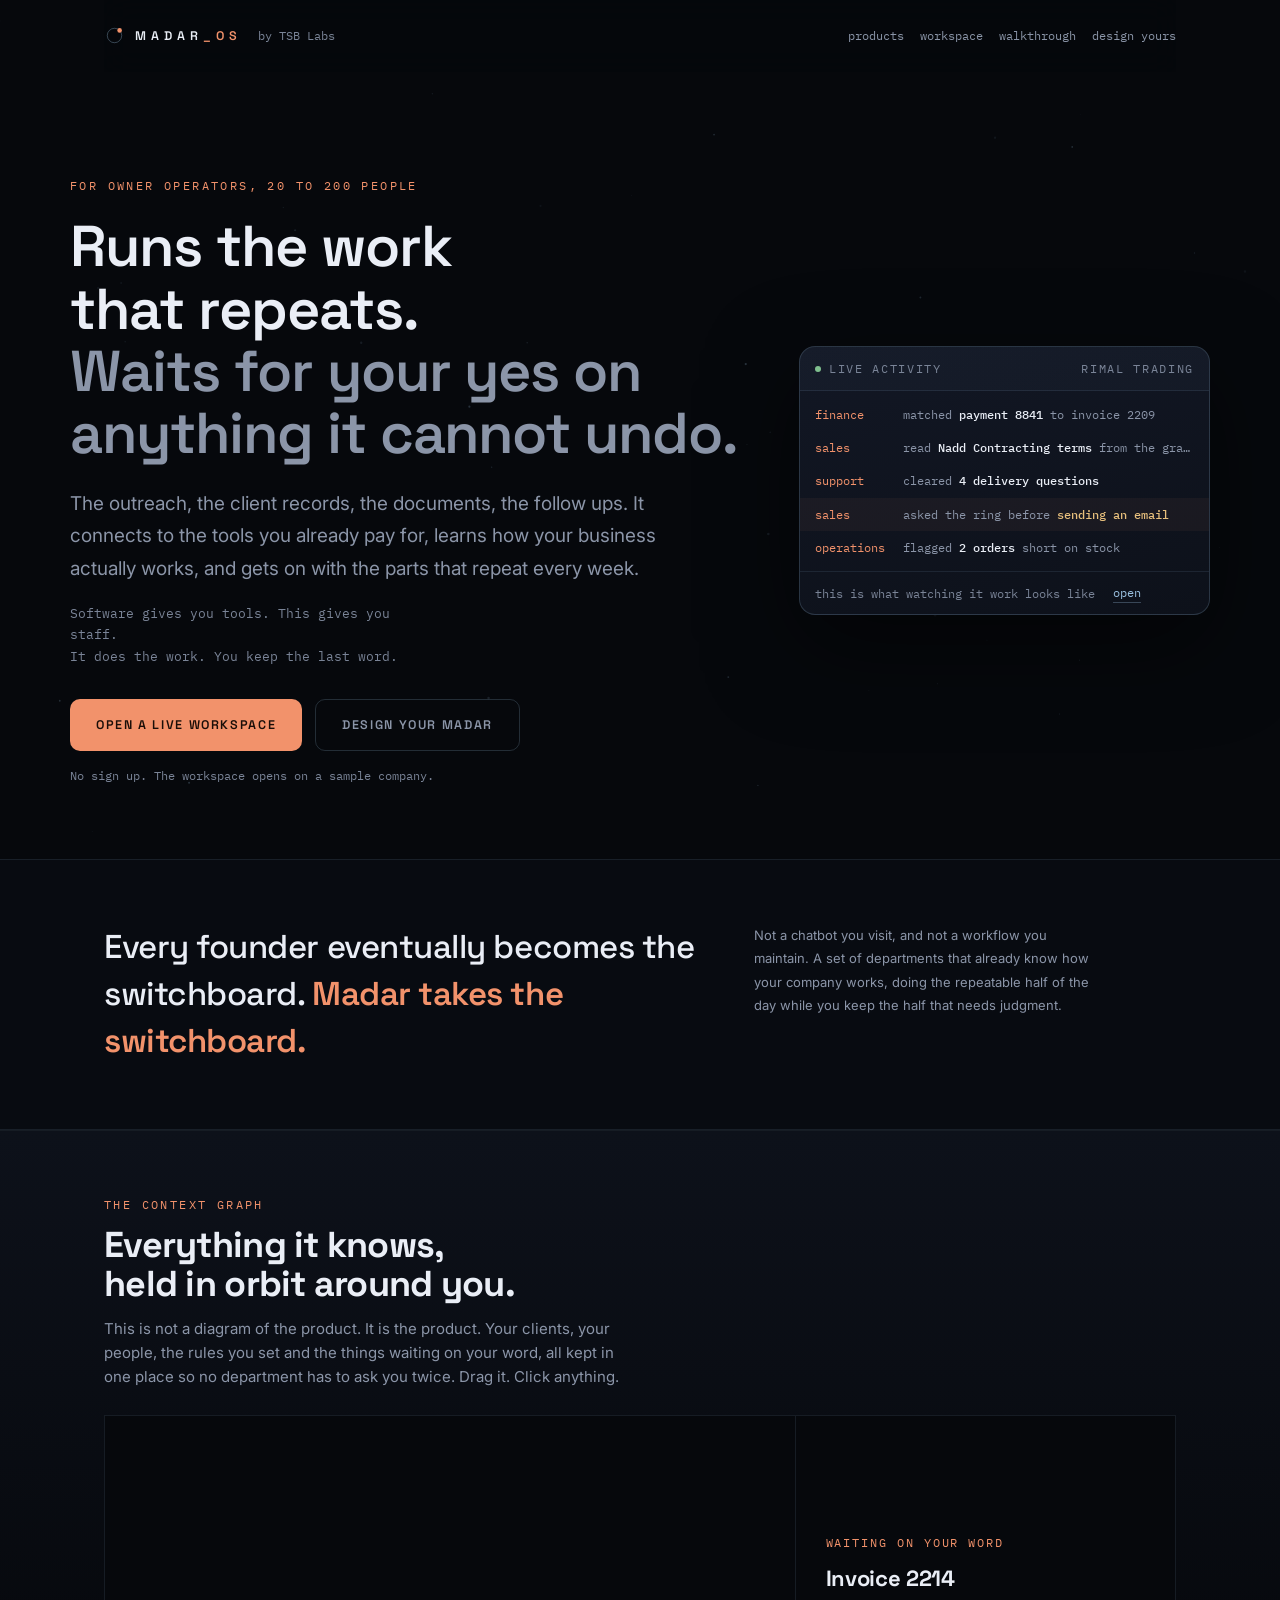
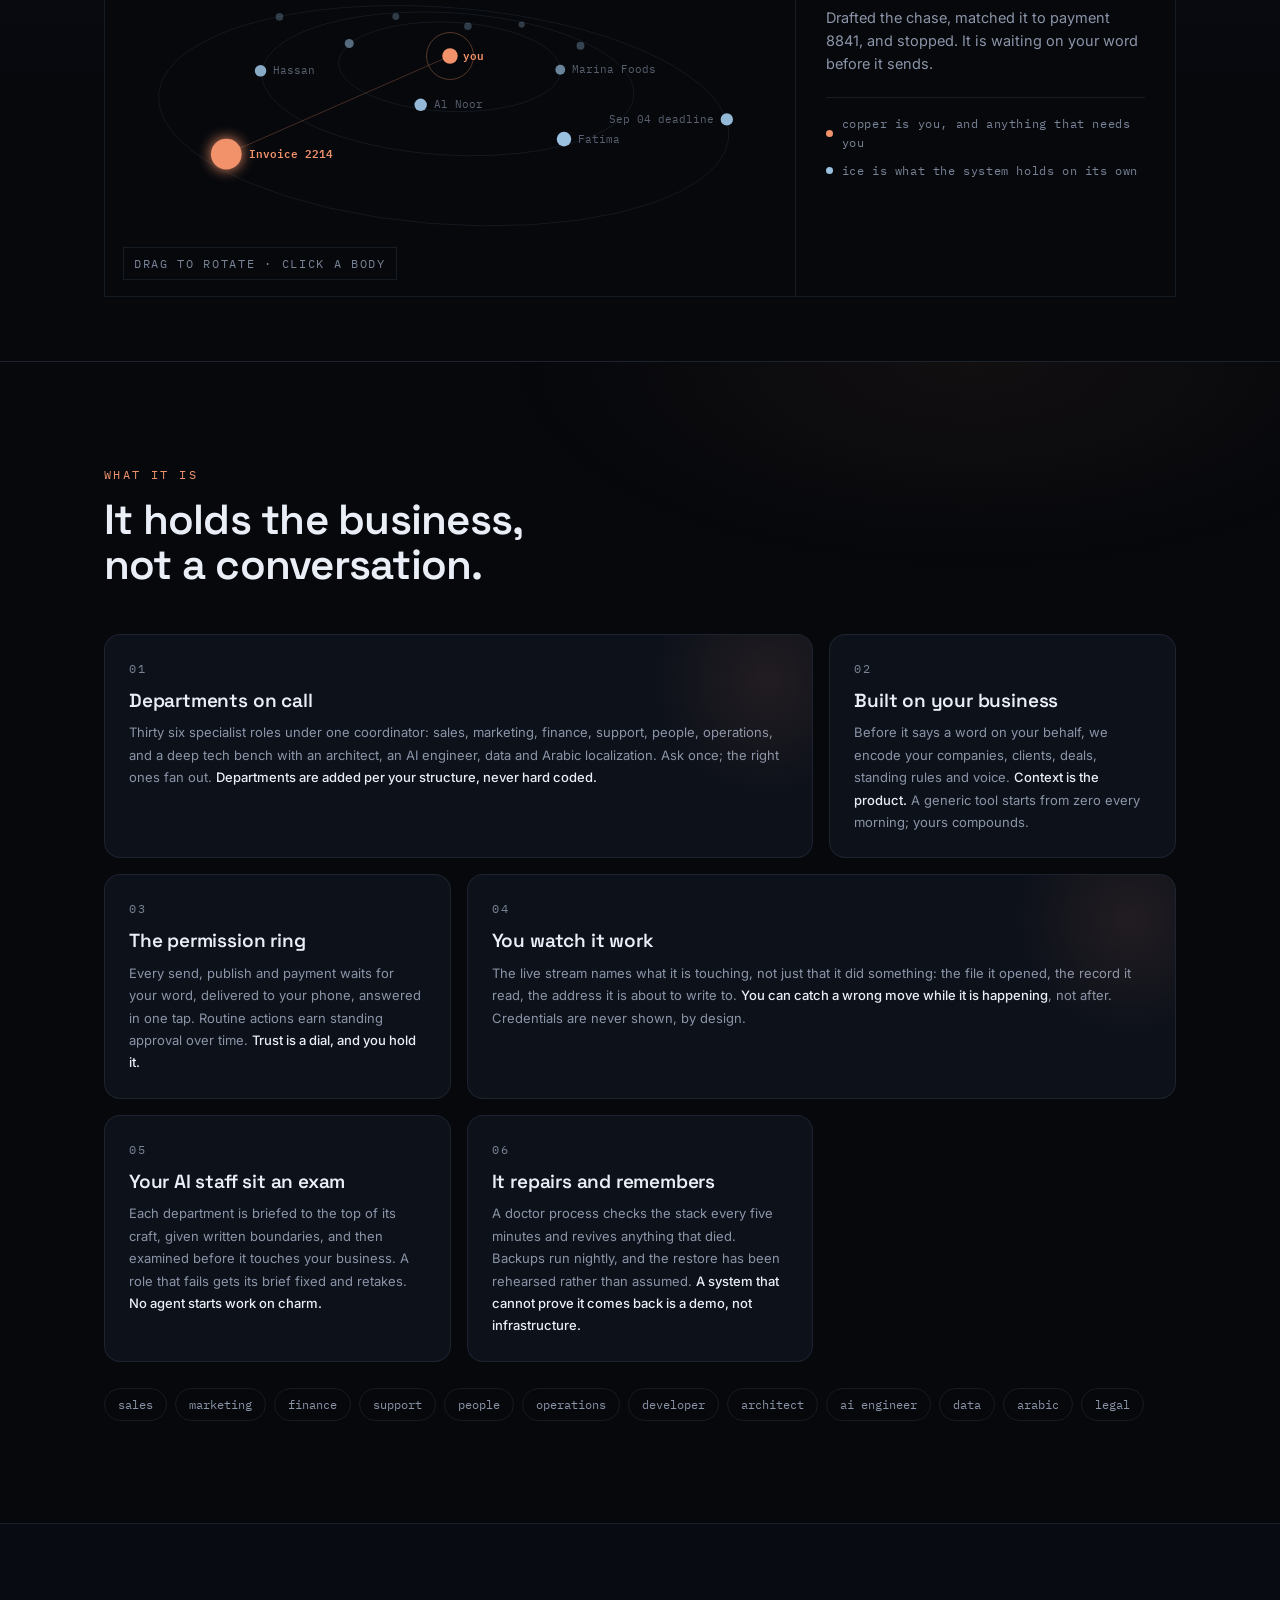
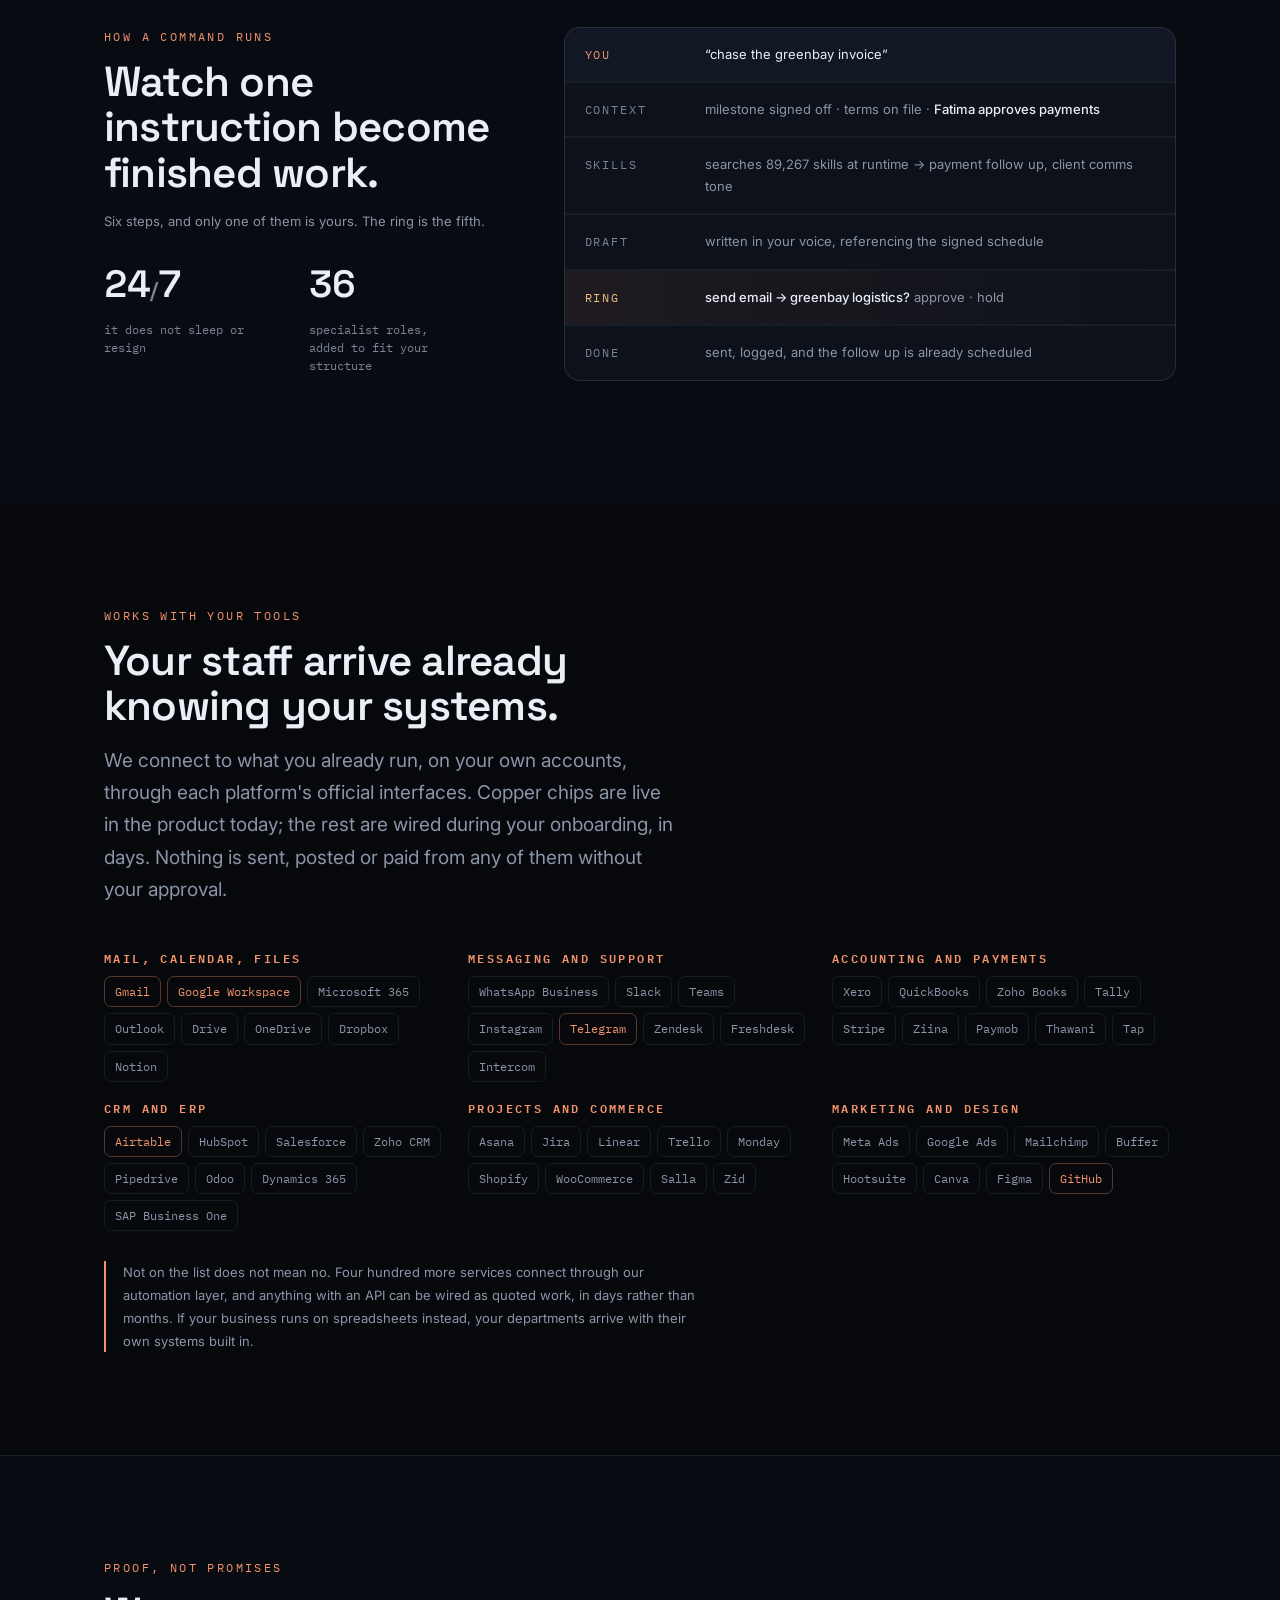
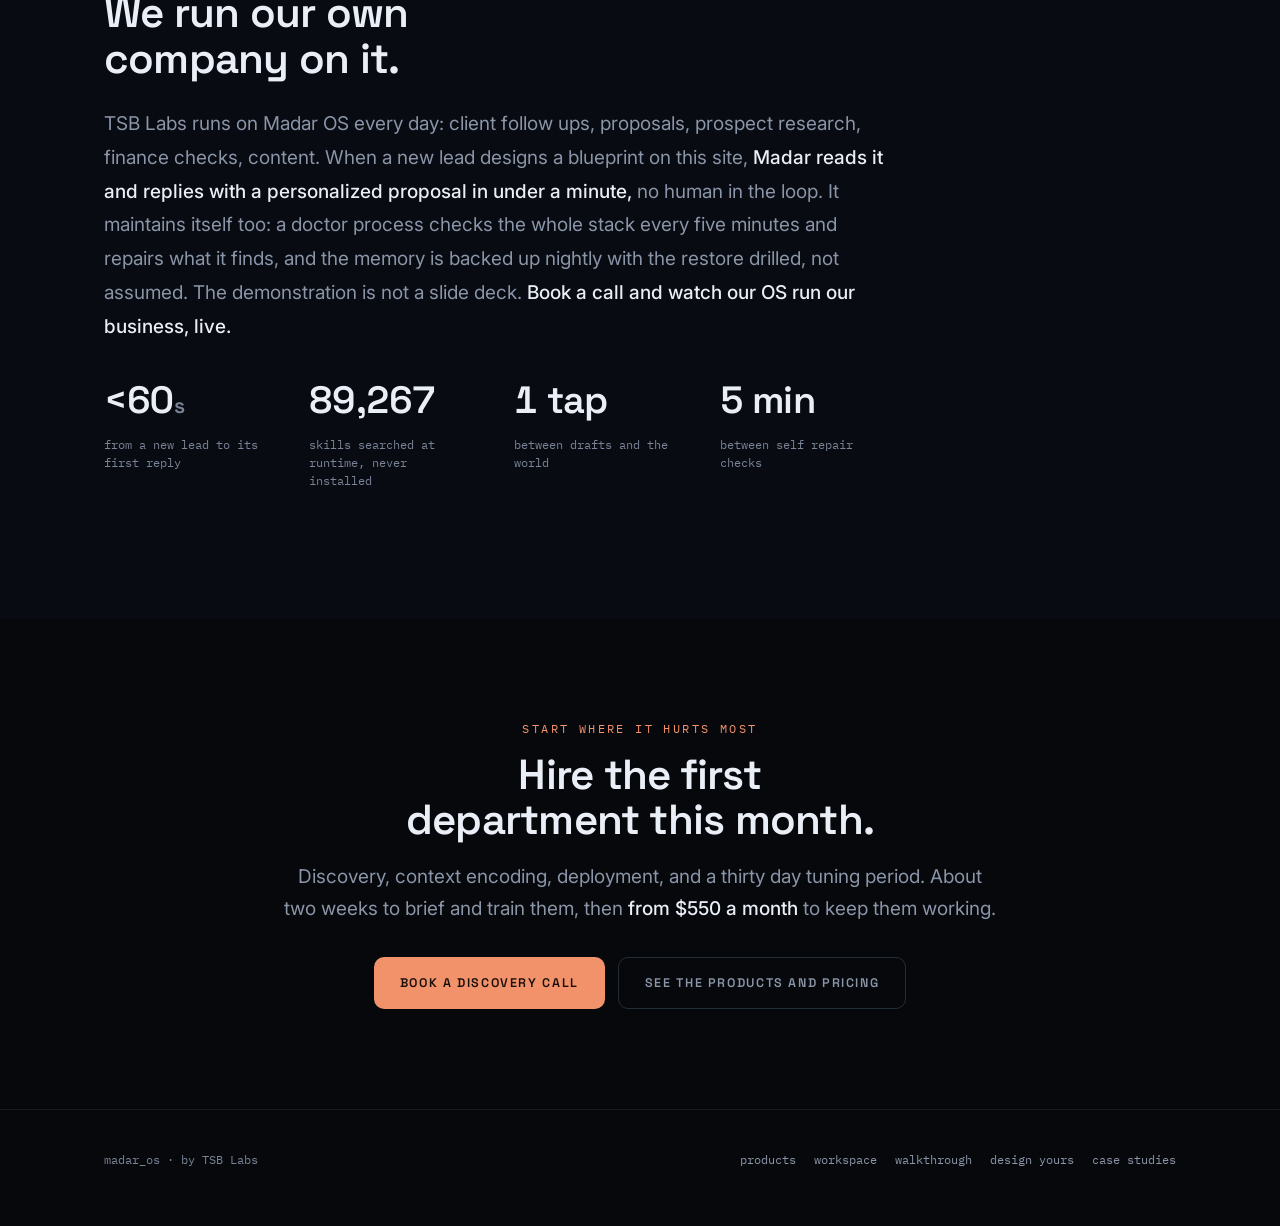
==== commit 7242c343: "Small type you have to read, and two things measured wrong audit.mjs went from 15 page/width combina" ====
--- a/index.html
+++ b/index.html
@@ -30,17 +30,17 @@
 
   /* the hero panel: a slice of a running system, not a stock illustration */
   .live{background:linear-gradient(168deg,var(--panel-2),var(--panel));border:1px solid var(--line-2);border-radius:var(--r);overflow:hidden;box-shadow:0 30px 90px rgba(0,0,0,.5)}
-  .live .lh{display:flex;align-items:center;gap:8px;padding:12px 15px;border-bottom:1px solid var(--line);background:rgba(155,193,224,.03)}
-  .live .lh .t{font-family:var(--mono);font-size:10px;letter-spacing:.14em;text-transform:uppercase;color:var(--faint)}
+  .live .lh{display:flex;align-items:center;gap:8px;padding:12px 15px;border-bottom:1px solid var(--line);background-image:linear-gradient(rgba(155,193,224,.03),rgba(155,193,224,.03))}
+  .live .lh .t{font-family:var(--mono);font-size:12px;letter-spacing:.14em;text-transform:uppercase;color:var(--faint)}
   .live .lh .gap{flex:1}
   .live .rows{padding:7px 0}
-  .lr{display:grid;grid-template-columns:60px 1fr;gap:10px;padding:7px 15px;font-family:var(--mono);font-size:11px;align-items:baseline}
-  .lr .a{color:var(--copper);font-size:10px}
+  .lr{display:grid;grid-template-columns:78px 1fr;gap:10px;padding:7px 15px;font-family:var(--mono);font-size:12px;align-items:baseline}
+  .lr .a{color:var(--copper);font-size:12px}
   .lr .b{color:var(--dim);overflow:hidden;text-overflow:ellipsis;white-space:nowrap}
   .lr .b b{color:var(--text);font-weight:500}
-  .lr.ask{background:rgba(242,146,107,.05)}
+  .lr.ask{background-image:linear-gradient(rgba(242,146,107,.05),rgba(242,146,107,.05))}
   .lr.ask .b b{color:var(--warn)}
-  .live .lf{padding:11px 15px;border-top:1px solid var(--line);display:flex;align-items:center;gap:9px;font-family:var(--mono);font-size:10.5px;color:var(--faint)}
+  .live .lf{padding:11px 15px;border-top:1px solid var(--line);display:flex;flex-wrap:wrap;align-items:center;gap:9px;font-family:var(--mono);font-size:12px;color:var(--faint)}
   .live .lf a{color:var(--ice);text-decoration:none;border-bottom:1px solid rgba(155,193,224,.3)}
 
   /* the turn: one wide sentence, deliberately breaking the card rhythm */
@@ -53,7 +53,7 @@
   .caps{display:grid;grid-template-columns:repeat(3,1fr);gap:16px}
   .cap{background:var(--panel);border:1px solid var(--line);border-radius:var(--r);padding:24px;position:relative;overflow:hidden;transition:border-color .26s,transform .26s var(--ease)}
   .cap:hover{border-color:var(--line-2);transform:translateY(-3px)}
-  .cap .n{font-family:var(--mono);font-size:10px;color:var(--faint);letter-spacing:.16em}
+  .cap .n{font-family:var(--mono);font-size:12px;color:var(--faint);letter-spacing:.16em}
   .cap h3{margin:13px 0 10px}
   .cap p{color:var(--dim);font-size:var(--t-small);line-height:1.72}
   .cap p b{color:var(--text);font-weight:500}
@@ -64,27 +64,27 @@
   @media(max-width:620px){.caps{grid-template-columns:1fr}.cap.wide{grid-column:auto}}
 
   .glyphs{display:flex;flex-wrap:wrap;gap:8px;margin-top:26px}
-  .glyph{font-family:var(--mono);font-size:11px;color:var(--dim);border:1px solid var(--line);border-radius:var(--r-pill);padding:6px 13px;transition:border-color .2s,color .2s}
+  .glyph{font-family:var(--mono);font-size:12px;color:var(--dim);border:1px solid var(--line);border-radius:var(--r-pill);padding:6px 13px;transition:border-color .2s,color .2s}
   .glyph:hover{border-color:var(--line-3);color:var(--text)}
 
   /* the command flow */
   .flow{display:grid;gap:2px;border:1px solid var(--line);border-radius:var(--r);overflow:hidden;background:var(--line)}
   .frow{display:grid;grid-template-columns:104px 1fr;gap:16px;padding:16px 20px;background:var(--panel);align-items:baseline}
-  .frow .k{font-family:var(--mono);font-size:10px;letter-spacing:.16em;text-transform:uppercase;color:var(--faint)}
+  .frow .k{font-family:var(--mono);font-size:12px;letter-spacing:.16em;text-transform:uppercase;color:var(--faint)}
   .frow .v{font-size:var(--t-small);color:var(--dim);line-height:1.65}
   .frow .v b{color:var(--text);font-weight:500}
   .frow.hot{background:var(--panel-2)}
   .frow.hot .k{color:var(--copper)}
   .frow.hot .v{color:var(--text)}
-  .frow.ring{background:linear-gradient(90deg,rgba(242,146,107,.08),transparent)}
+  .frow.ring{background-image:linear-gradient(90deg,rgba(242,146,107,.08),transparent)}
   .frow.ring .k{color:var(--warn)}
   @media(max-width:620px){.frow{grid-template-columns:1fr;gap:5px}}
 
   /* integrations */
   .integ{display:grid;grid-template-columns:repeat(auto-fit,minmax(255px,1fr));gap:20px;margin-top:34px}
-  .integ h4{font-family:var(--mono);font-size:10px;letter-spacing:.2em;text-transform:uppercase;color:var(--copper);margin-bottom:11px}
+  .integ h4{font-family:var(--mono);font-size:12px;letter-spacing:.2em;text-transform:uppercase;color:var(--copper);margin-bottom:11px}
   .chips{display:flex;flex-wrap:wrap;gap:6px}
-  .chip{font-family:var(--mono);font-size:11px;color:var(--dim);border:1px solid var(--line);border-radius:7px;padding:5px 10px}
+  .chip{font-family:var(--mono);font-size:12px;color:var(--dim);border:1px solid var(--line);border-radius:7px;padding:5px 10px}
   .chip.on{color:var(--copper);border-color:rgba(242,146,107,.34)}
 
   .proof{font-size:var(--t-lede);line-height:1.78;color:var(--dim);max-width:66ch}
@@ -100,20 +100,20 @@
      first attempt at this fix changed nothing at all. Cascade order, not
      specificity. */
   @media (max-width:640px){
-    .nav .by{font-size:11.5px}
-    .label,.kick{font-size:11.5px!important;letter-spacing:.16em}
+    .nav .by{font-size:12px}
+    .label,.kick{font-size:12px!important;letter-spacing:.16em}
     .under{font-size:12px}
-    .live .lh .t,.live .lf{font-size:11.5px}
-    .lr{font-size:12.5px;grid-template-columns:52px 1fr;gap:9px}
-    .lr .a{font-size:11.5px}
+    .live .lh .t,.live .lf{font-size:12px}
+    .lr{font-size:12.5px;grid-template-columns:78px 1fr;gap:9px}
+    .lr .a{font-size:12px}
     .glyph,.chip{font-size:12px}
-    .integ h4{font-size:11.5px}
-    .frow .k{font-size:11.5px}
+    .integ h4{font-size:12px}
+    .frow .k{font-size:12px}
     .frow .v{font-size:14.5px}
     .stat .k{font-size:12px}
     .proof{font-size:15.5px}
-    .plan .for{font-size:11.5px}
-    .plan .price small{font-size:11px;letter-spacing:.06em}
+    .plan .for{font-size:12px}
+    .plan .price small{font-size:12px;letter-spacing:.06em}
     .plan li,.pl p{font-size:14px}
     td,th{font-size:12.5px}
     footer,.foot,.note{font-size:12.5px}
@@ -137,19 +137,19 @@
   #orbit{width:100%;height:100%;position:absolute;inset:0;cursor:grab;touch-action:none}
   #orbit.drag{cursor:grabbing}
   .ob-hint{position:absolute;left:18px;bottom:16px;font-family:var(--mono);
-    font-size:10px;letter-spacing:.14em;text-transform:uppercase;color:var(--faint);
+    font-size:12px;letter-spacing:.14em;text-transform:uppercase;color:var(--faint);
     border:1px solid var(--line);padding:6px 10px;transition:opacity .6s;pointer-events:none}
   .ob-hint.gone{opacity:0}
   .ob-panel{border-left:1px solid var(--line);padding:30px;display:flex;
     flex-direction:column;justify-content:center;gap:14px;min-height:480px}
   @media(max-width:900px){.ob-panel{border-left:none;border-top:1px solid var(--line);min-height:0}}
-  .ob-kind{font-family:var(--mono);font-size:10px;letter-spacing:.16em;
+  .ob-kind{font-family:var(--mono);font-size:12px;letter-spacing:.16em;
     text-transform:uppercase;color:var(--ice)}
   .ob-title{font-family:var(--display);font-size:22px;font-weight:700;
     letter-spacing:-.015em;line-height:1.15}
   .ob-body{color:var(--dim);font-size:14.5px;line-height:1.6}
   .ob-legend{margin-top:8px;padding-top:16px;border-top:1px solid var(--line);
-    display:grid;gap:8px;font-family:var(--mono);font-size:10.5px;color:var(--faint);
+    display:grid;gap:8px;font-family:var(--mono);font-size:12px;color:var(--faint);
     letter-spacing:.05em}
   .ob-legend span{display:flex;align-items:center;gap:9px}
   .ob-legend i{width:7px;height:7px;border-radius:50%;flex:none}
--- a/assets/madar.css
+++ b/assets/madar.css
@@ -21,8 +21,15 @@
   --ice:#9BC1E0; --ice-dim:rgba(155,193,224,0.12);
   --ok:#7FBF8E; --warn:#E8C07D; --stop:#E08585;
 
-  /* text */
-  --text:#EAEEF6; --dim:#8B95A8; --faint:#525C6E;
+  /* text
+     Three tiers, all of which have to be readable. --faint was #525C6E, which
+     measured 2.97:1 on --void and 2.65:1 on --panel-2 and was the single
+     largest source of contrast failures on every page. It is now 5.32:1 on
+     --void and 4.75:1 on --panel-2, so it passes AA on every ground in this
+     system while still sitting a clear step below --dim (6.64:1). Moving the
+     failing elements to --dim instead would have collapsed the scale to two
+     tiers, which the dense surfaces need. */
+  --text:#EAEEF6; --dim:#8B95A8; --faint:#7A8497;
 
   /* type */
   --display:"Space Grotesk",system-ui,-apple-system,sans-serif;
@@ -36,7 +43,10 @@
   --t-lede:clamp(16px,1.5vw,19px);
   --t-body:15px;
   --t-small:13px;
-  --t-label:10.5px;
+  /* The uppercase mono kicker above a heading is read, not glanced at, so it
+     sits on the 12px floor rather than below it. Tracking and case carry the
+     hierarchy that the missing 1.5px used to. */
+  --t-label:12px;
 
   --r:16px; --r-s:10px; --r-pill:100px;
   --ease:cubic-bezier(.2,.7,.3,1);
@@ -93,7 +103,7 @@
 .nav .mark{display:flex;align-items:center;gap:10px;text-decoration:none;flex:none}
 .wordmark{font-family:var(--display);font-size:12.5px;letter-spacing:.4em;text-transform:uppercase;font-weight:600}
 .wordmark em{font-style:normal;color:var(--copper)}
-.nav .by{font-family:var(--mono);font-size:10.5px;color:var(--faint);flex:none}
+.nav .by{font-family:var(--mono);font-size:12px;color:var(--faint);flex:none}
 .nav .gap{flex:1}
 .nav .lk{font-family:var(--mono);font-size:12px;color:var(--dim);text-decoration:none;padding:6px 0;position:relative;transition:color .18s}
 .nav .lk::after{content:"";position:absolute;left:0;right:100%;bottom:2px;height:1px;background:var(--copper);transition:right .28s var(--ease)}
@@ -109,7 +119,7 @@
 .btn.ghost{color:var(--dim);border:1px solid var(--line-2)}
 .btn.ghost:hover{color:var(--text);border-color:var(--line-3);transform:translateY(-2px)}
 .btns{display:flex;gap:13px;flex-wrap:wrap;margin-top:32px}
-.under{margin-top:15px;font-family:var(--mono);font-size:11px;color:var(--faint)}
+.under{margin-top:15px;font-family:var(--mono);font-size:12px;color:var(--faint)}
 
 /* ----------------------------------------------------------------- panel */
 .panel{background:var(--panel);border:1px solid var(--line);border-radius:var(--r);padding:24px;transition:border-color .24s,transform .24s var(--ease)}
@@ -129,7 +139,7 @@
 @media(max-width:620px){.cols-2,.cols-3{grid-template-columns:1fr}.span-2{grid-column:auto}}
 
 /* ------------------------------------------------------------------ misc */
-.pill{display:inline-flex;align-items:center;gap:6px;font-family:var(--mono);font-size:10px;letter-spacing:.07em;text-transform:uppercase;padding:4px 11px;border-radius:var(--r-pill);border:1px solid var(--line);color:var(--dim)}
+.pill{display:inline-flex;align-items:center;gap:6px;font-family:var(--mono);font-size:12px;letter-spacing:.07em;text-transform:uppercase;padding:4px 11px;border-radius:var(--r-pill);border:1px solid var(--line);color:var(--dim)}
 .pill.live{color:var(--copper);border-color:rgba(242,146,107,.34)}
 .pill i{width:5px;height:5px;border-radius:50%;background:currentColor}
 .dot-live{width:6px;height:6px;border-radius:50%;background:var(--ok);animation:beat 2.4s infinite}
@@ -142,9 +152,9 @@
 .stats{display:flex;flex-wrap:wrap;gap:clamp(22px,4vw,54px);padding:26px 0}
 .stat .v{font-family:var(--display);font-size:clamp(26px,3.4vw,38px);font-weight:600;letter-spacing:-.02em}
 .stat .v em{font-style:normal;color:var(--faint);font-size:.56em}
-.stat .k{font-family:var(--mono);font-size:10.5px;color:var(--faint);margin-top:6px;max-width:22ch;line-height:1.5}
-
-footer{border-top:1px solid var(--line);padding:40px 0 56px;font-family:var(--mono);font-size:11px;color:var(--faint)}
+.stat .k{font-family:var(--mono);font-size:12px;color:var(--faint);margin-top:6px;max-width:22ch;line-height:1.5}
+
+footer{border-top:1px solid var(--line);padding:40px 0 56px;font-family:var(--mono);font-size:12px;color:var(--faint)}
 footer .row{display:flex;gap:18px;flex-wrap:wrap;align-items:center}
 footer a{color:var(--dim);text-decoration:none;transition:color .18s}
 footer a:hover{color:var(--copper)}
@@ -172,25 +182,25 @@
    ========================================================================= */
 @media (max-width: 640px) {
   :root{
-    --t-label: 11.5px;
+    --t-label: 12px;
     --t-small: 14.5px;
     --t-body: 15.5px;
   }
   body{font-size:15.5px;line-height:1.65}
   .lede{font-size:16.5px;line-height:1.72}
-  .label{font-size:11.5px;letter-spacing:.16em}
+  .label{font-size:12px;letter-spacing:.16em}
   .small,.note,.panel p,.cap p,.pl p{font-size:14.5px;line-height:1.72}
   .under,.stat .k,.chip,.glyph{font-size:12px}
   .nav .lk{font-size:12.5px}
   .wordmark{font-size:12px;letter-spacing:.3em}
-  .frow .k{font-size:11.5px}
+  .frow .k{font-size:12px}
   .frow .v{font-size:14.5px}
-  .integ h4{font-size:11.5px}
+  .integ h4{font-size:12px}
   footer{font-size:12px}
   .btn{font-size:12.5px;padding:15px 22px}
   /* the live panel in the hero is a proof surface, not decoration, so its rows
      have to be legible rather than merely present */
-  .live .lh .t,.live .lf{font-size:11.5px}
-  .lr{font-size:12.5px;grid-template-columns:54px 1fr;gap:9px}
-  .lr .a{font-size:11.5px}
+  .live .lh .t,.live .lf{font-size:12px}
+  .lr{font-size:12.5px;grid-template-columns:78px 1fr;gap:9px}
+  .lr .a{font-size:12px}
 }
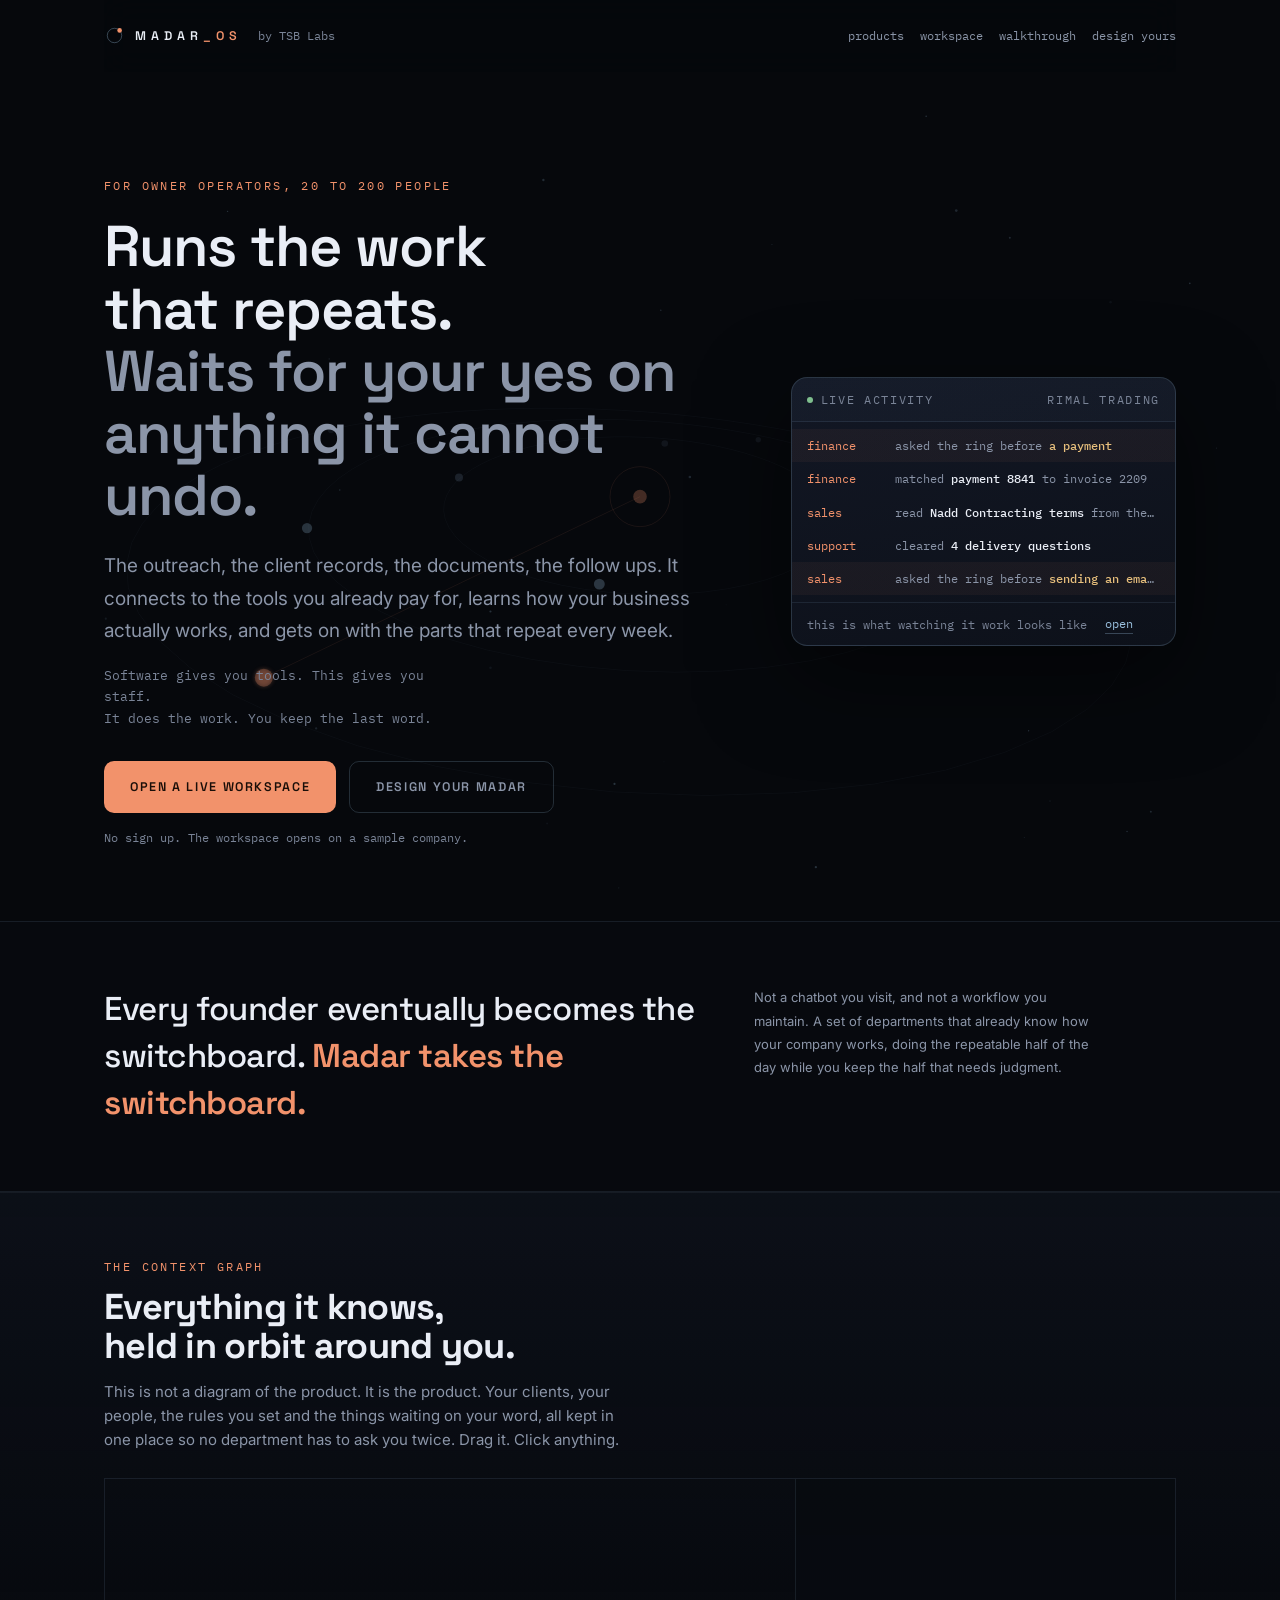
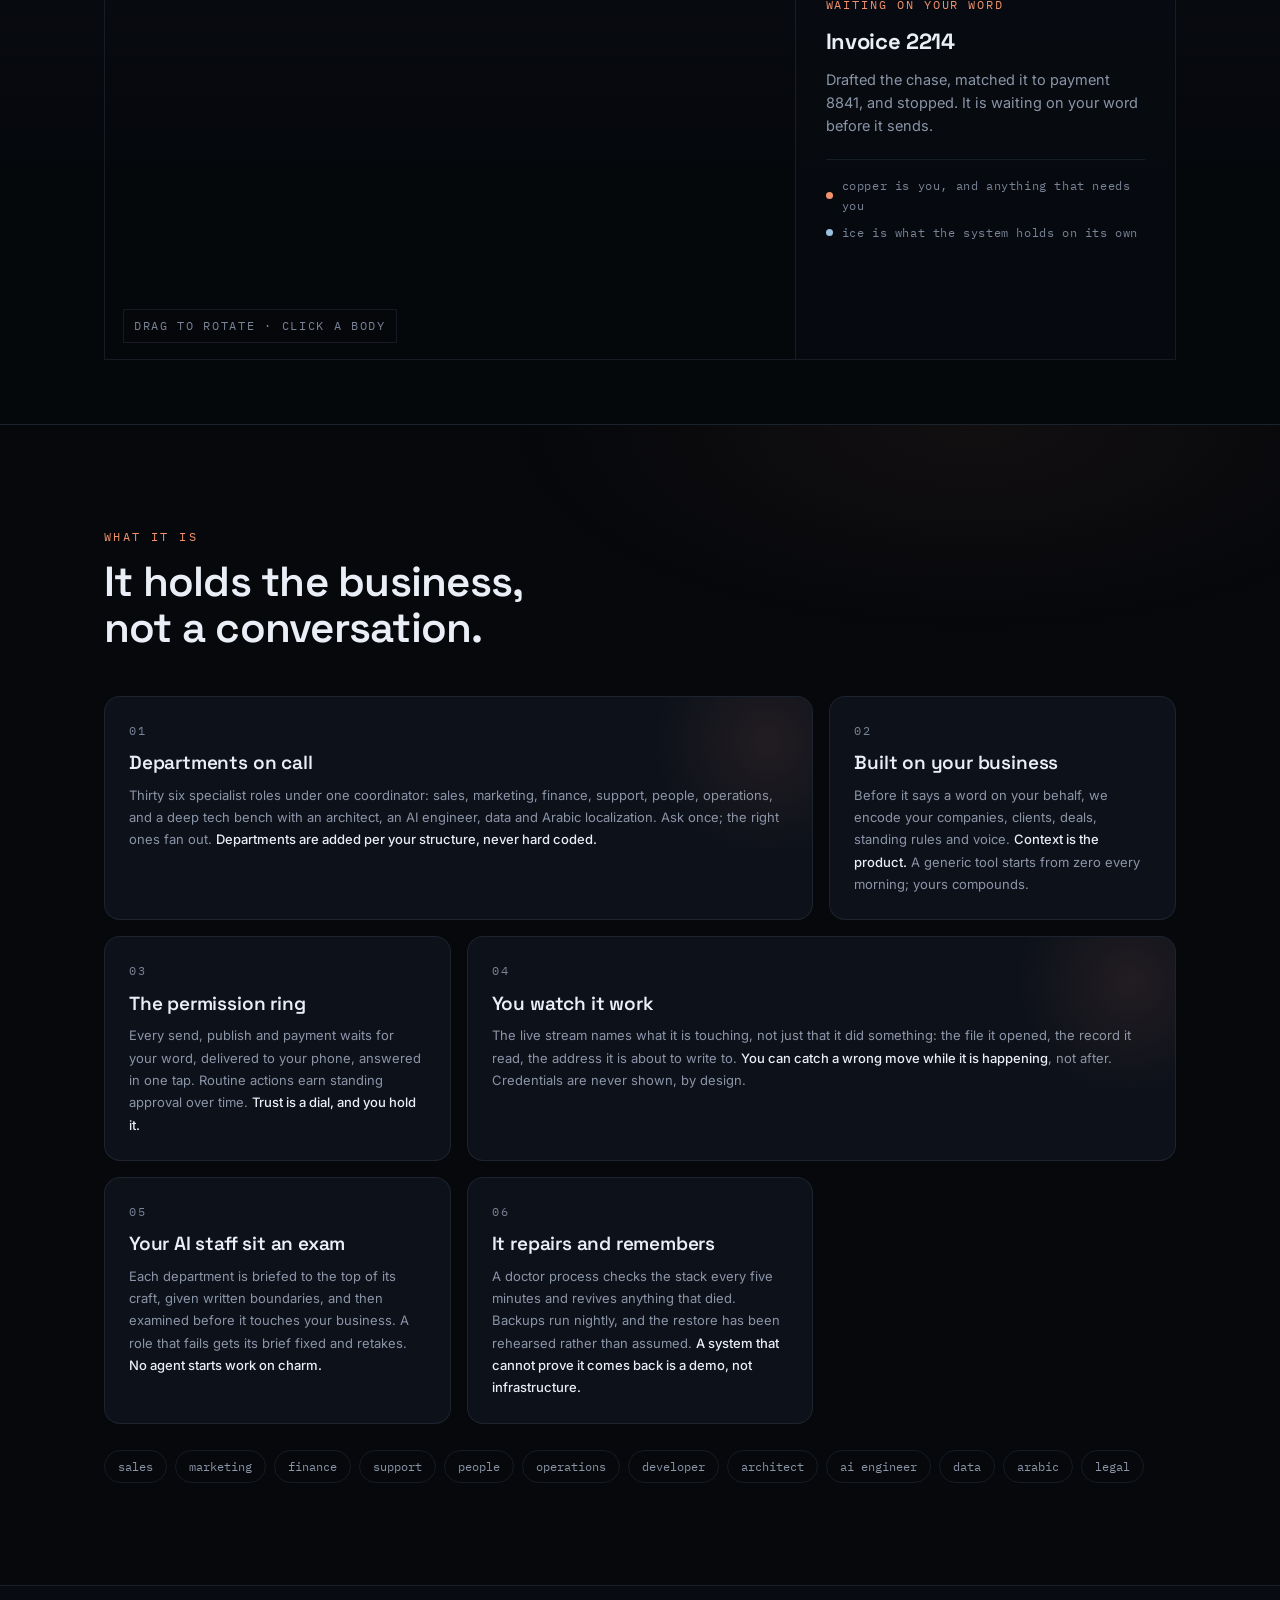
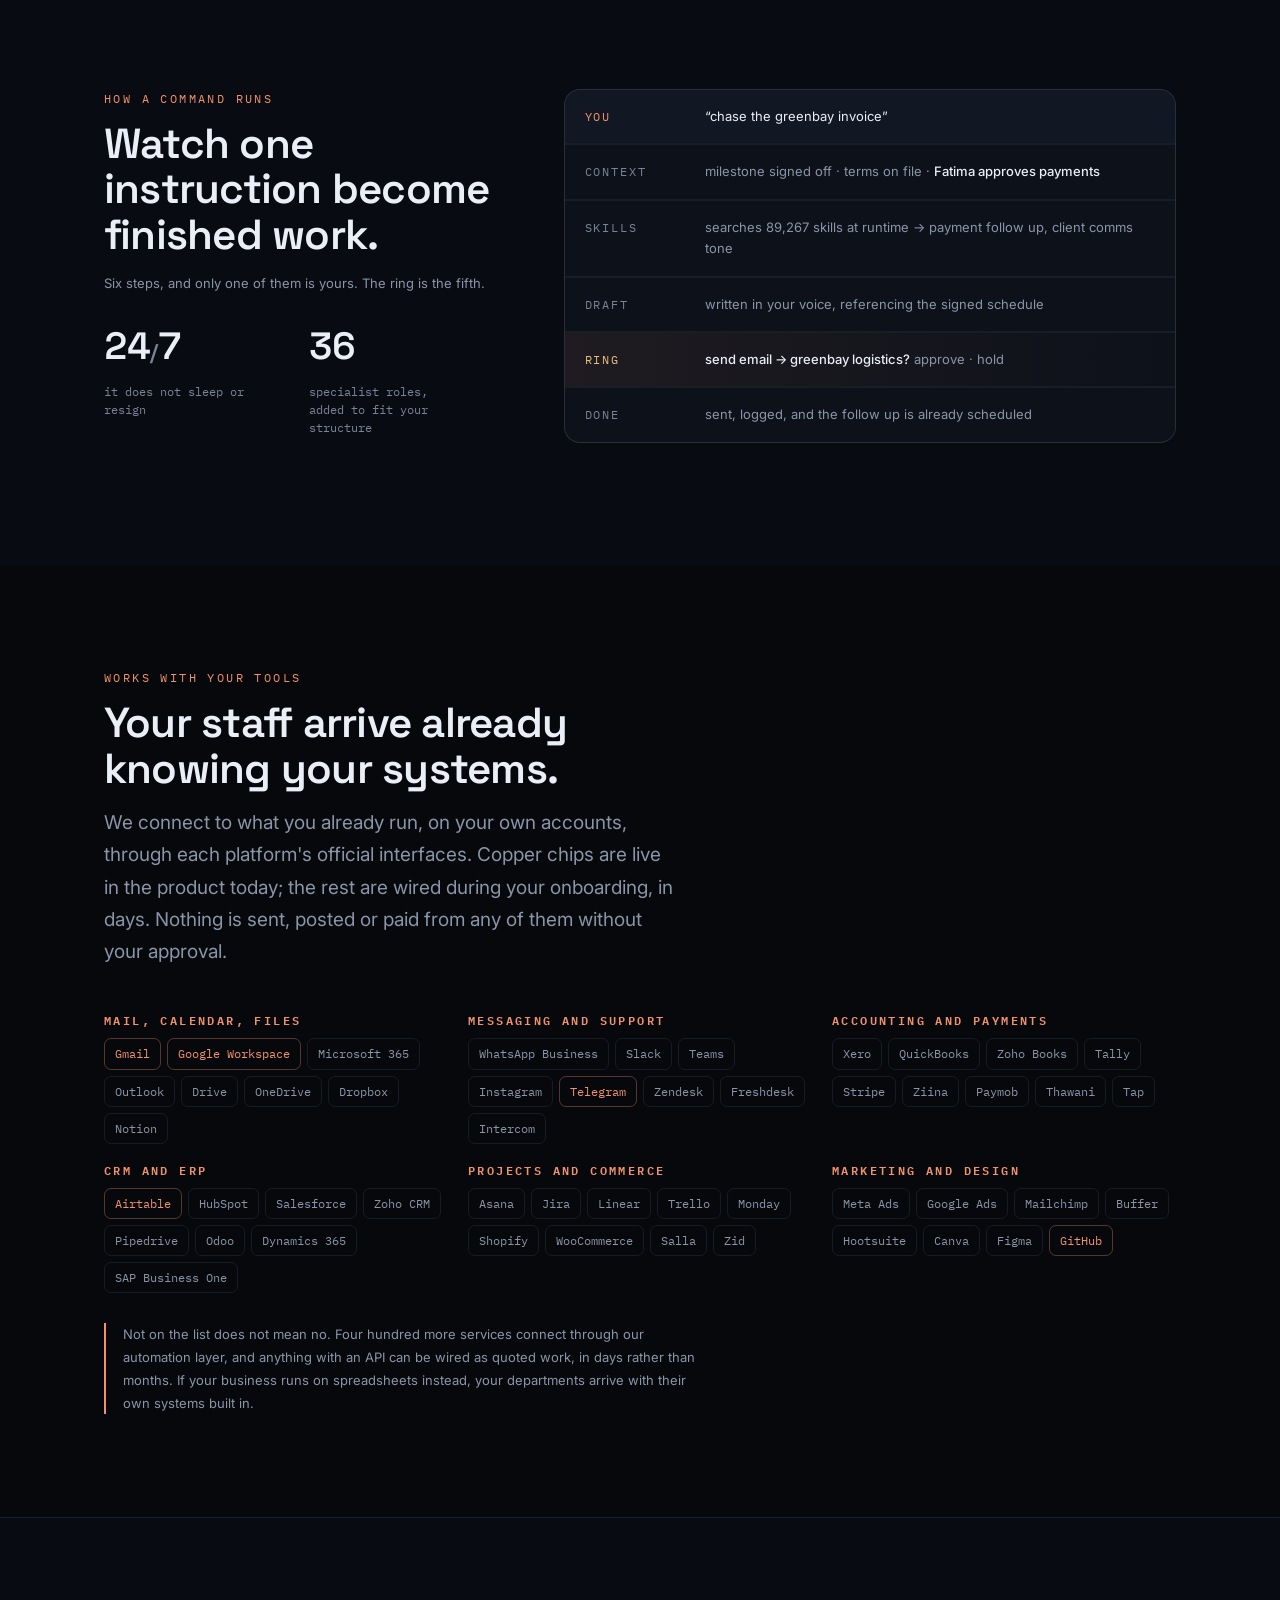
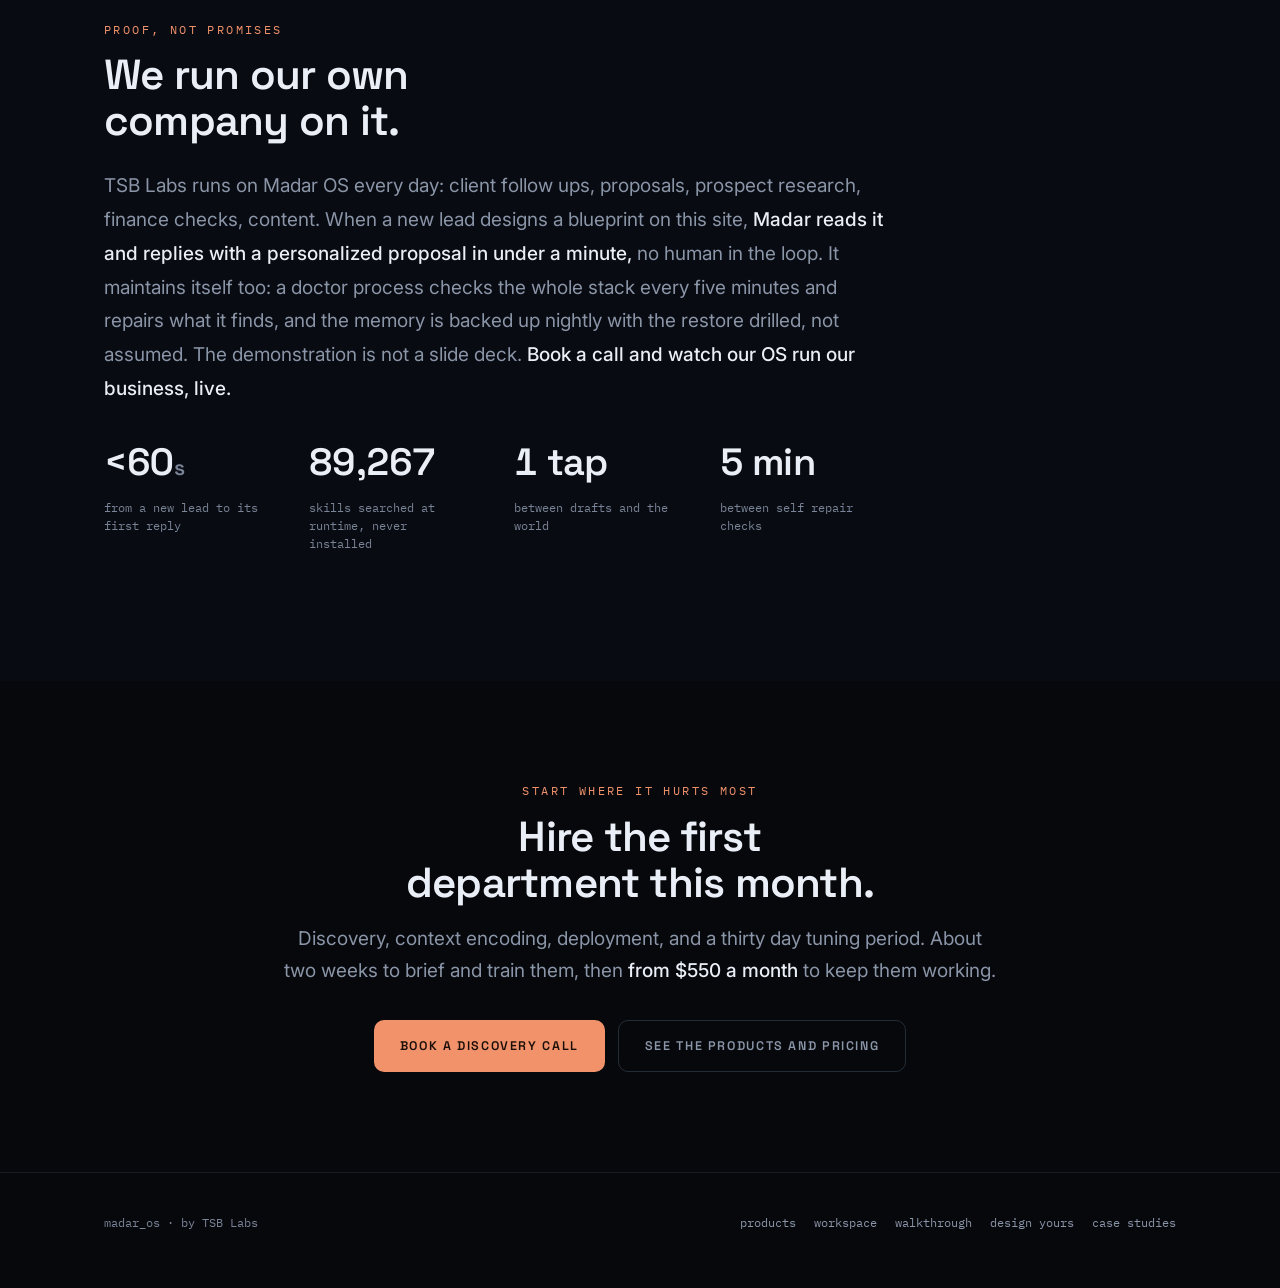
==== commit 00739313: "Make the orbit one object that travels from the hero into its section The 3D scene lived inside the " ====
--- a/index.html
+++ b/index.html
@@ -20,9 +20,17 @@
 <style>
   /* page-specific only; everything shared lives in madar.css */
   #sky{position:fixed;inset:0;z-index:0;pointer-events:none;opacity:.5}
+  /* The orbit is one fixed layer for the whole page: it sits behind the hero
+     and walks down into the context-graph box as you scroll. It cannot take
+     pointer events or it would swallow every click on the site, so .orbit-hit
+     does the listening. Both canvases sit under .page. */
+  #orbit{position:fixed;inset:0;z-index:0;pointer-events:none}
   .page{position:relative;z-index:1}
 
-  .hero{padding:clamp(52px,9vw,104px) 0 clamp(44px,6vw,74px)}
+  /* var(--gut), never 0: this element is also .wrap, so a padding shorthand
+     with a zero horizontal slot silently wipes the gutter and the headline
+     runs into the left edge of the phone. */
+  .hero{padding:clamp(52px,9vw,104px) var(--gut) clamp(44px,6vw,74px)}
   .hero-grid{display:grid;grid-template-columns:1.24fr .76fr;gap:clamp(28px,5vw,58px);align-items:center}
   .hero h1{margin-top:20px;font-size:clamp(34px,4.5vw,60px)}
   .hero .lede{margin-top:24px;max-width:52ch}
@@ -44,7 +52,10 @@
   .live .lf a{color:var(--ice);text-decoration:none;border-bottom:1px solid rgba(155,193,224,.3)}
 
   /* the turn: one wide sentence, deliberately breaking the card rhythm */
-  .turn{border-top:1px solid var(--line);border-bottom:1px solid var(--line);background:var(--deep)}
+  /* Translucent, not var(--deep), so the orbit behind stays faintly visible as
+     it passes. --deep and --void are two points apart, so this reads the same. */
+  .turn{border-top:1px solid var(--line);border-bottom:1px solid var(--line);
+    background:rgba(8,11,17,.76)}
   .turn .big{font-family:var(--display);font-size:clamp(21px,2.7vw,33px);font-weight:500;line-height:1.42;letter-spacing:-.014em;max-width:30ch}
   .turn .big b{color:var(--copper);font-weight:600}
   .turn .side{color:var(--dim);font-size:var(--t-small);line-height:1.8;max-width:42ch}
@@ -90,7 +101,7 @@
   .proof{font-size:var(--t-lede);line-height:1.78;color:var(--dim);max-width:66ch}
   .proof b{color:var(--text);font-weight:500}
 
-  .close{text-align:center;padding:clamp(56px,8vw,100px) 0}
+  .close{text-align:center;padding:clamp(56px,8vw,100px) var(--gut)}
   .close h2{max-width:18ch;margin:14px auto 0}
   .close .lede{margin:18px auto 0;text-align:center}
   .close .btns{justify-content:center}
@@ -123,25 +134,33 @@
      Full bleed, placed straight after the switchboard idea, because that is
      the moment the reader has understood the claim and wants to see it. */
   .orbit-band{border-top:1px solid var(--line);border-bottom:1px solid var(--line);
-    background:linear-gradient(180deg,var(--panel),var(--void) 70%)}
+    background:linear-gradient(180deg,rgba(13,17,26,.86),rgba(6,8,12,.34) 70%)}
   .orbit-head{padding:64px 0 26px;max-width:60ch}
   .orbit-head .label{color:var(--copper)}
   .orbit-head h2{font-family:var(--display);font-size:clamp(24px,3.3vw,36px);
     font-weight:700;letter-spacing:-.02em;line-height:1.08;margin-top:12px}
   .orbit-head p{color:var(--dim);margin-top:14px}
+  /* Transparent so the fixed orbit layer shows through the landing box. */
   .orbit-grid{display:grid;grid-template-columns:1.45fr .8fr;gap:0;
-    border:1px solid var(--line);margin-bottom:64px;background:var(--void)}
+    border:1px solid var(--line);margin-bottom:64px;background:transparent}
   @media(max-width:900px){.orbit-grid{grid-template-columns:1fr}}
   .orbit-hold{position:relative;min-height:480px}
   @media(max-width:900px){.orbit-hold{min-height:380px}}
-  #orbit{width:100%;height:100%;position:absolute;inset:0;cursor:grab;touch-action:none}
-  #orbit.drag{cursor:grabbing}
+  /* The only thing that listens for the drag. pan-y, never none: with none a
+     phone user swiping up over this block rotated the graph instead of
+     scrolling the page and could not get past it. */
+  .orbit-hit{position:absolute;inset:0;cursor:grab;touch-action:pan-y}
+  .orbit-hit.drag{cursor:grabbing}
   .ob-hint{position:absolute;left:18px;bottom:16px;font-family:var(--mono);
     font-size:12px;letter-spacing:.14em;text-transform:uppercase;color:var(--faint);
-    border:1px solid var(--line);padding:6px 10px;transition:opacity .6s;pointer-events:none}
+    border:1px solid var(--line);background:rgba(6,8,12,.72);
+    padding:6px 10px;transition:opacity .6s;pointer-events:none}
   .ob-hint.gone{opacity:0}
+  /* Own background: the orbit layer runs behind this column too, and body copy
+     does not sit on top of moving dots. */
   .ob-panel{border-left:1px solid var(--line);padding:30px;display:flex;
-    flex-direction:column;justify-content:center;gap:14px;min-height:480px}
+    flex-direction:column;justify-content:center;gap:14px;min-height:480px;
+    background:rgba(8,11,17,.82)}
   @media(max-width:900px){.ob-panel{border-left:none;border-top:1px solid var(--line);min-height:0}}
   .ob-kind{font-family:var(--mono);font-size:12px;letter-spacing:.16em;
     text-transform:uppercase;color:var(--ice)}
@@ -157,6 +176,7 @@
 </head>
 <body>
 <canvas id="sky" aria-hidden="true"></canvas>
+<canvas id="orbit" aria-hidden="true"></canvas>
 
 <div class="page">
 <div class="wrap">
@@ -178,7 +198,7 @@
 </div>
 
 <!-- ============================================================== hero -->
-<header class="wrap hero">
+<header class="wrap hero" id="heroTop">
   <div class="hero-grid">
     <div>
       <div class="label">For owner operators, 20 to 200 people</div>
@@ -223,7 +243,8 @@
     </div>
     <div class="orbit-grid">
       <div class="orbit-hold">
-        <canvas id="orbit" aria-label="Your business in orbit. Drag to rotate, click a body to read it."></canvas>
+        <div class="orbit-hit" id="orbitHit" role="img"
+             aria-label="Your business in orbit. Drag to rotate, click a body to read it."></div>
         <div class="ob-hint" id="obHint">Drag to rotate · click a body</div>
       </div>
       <div class="ob-panel">
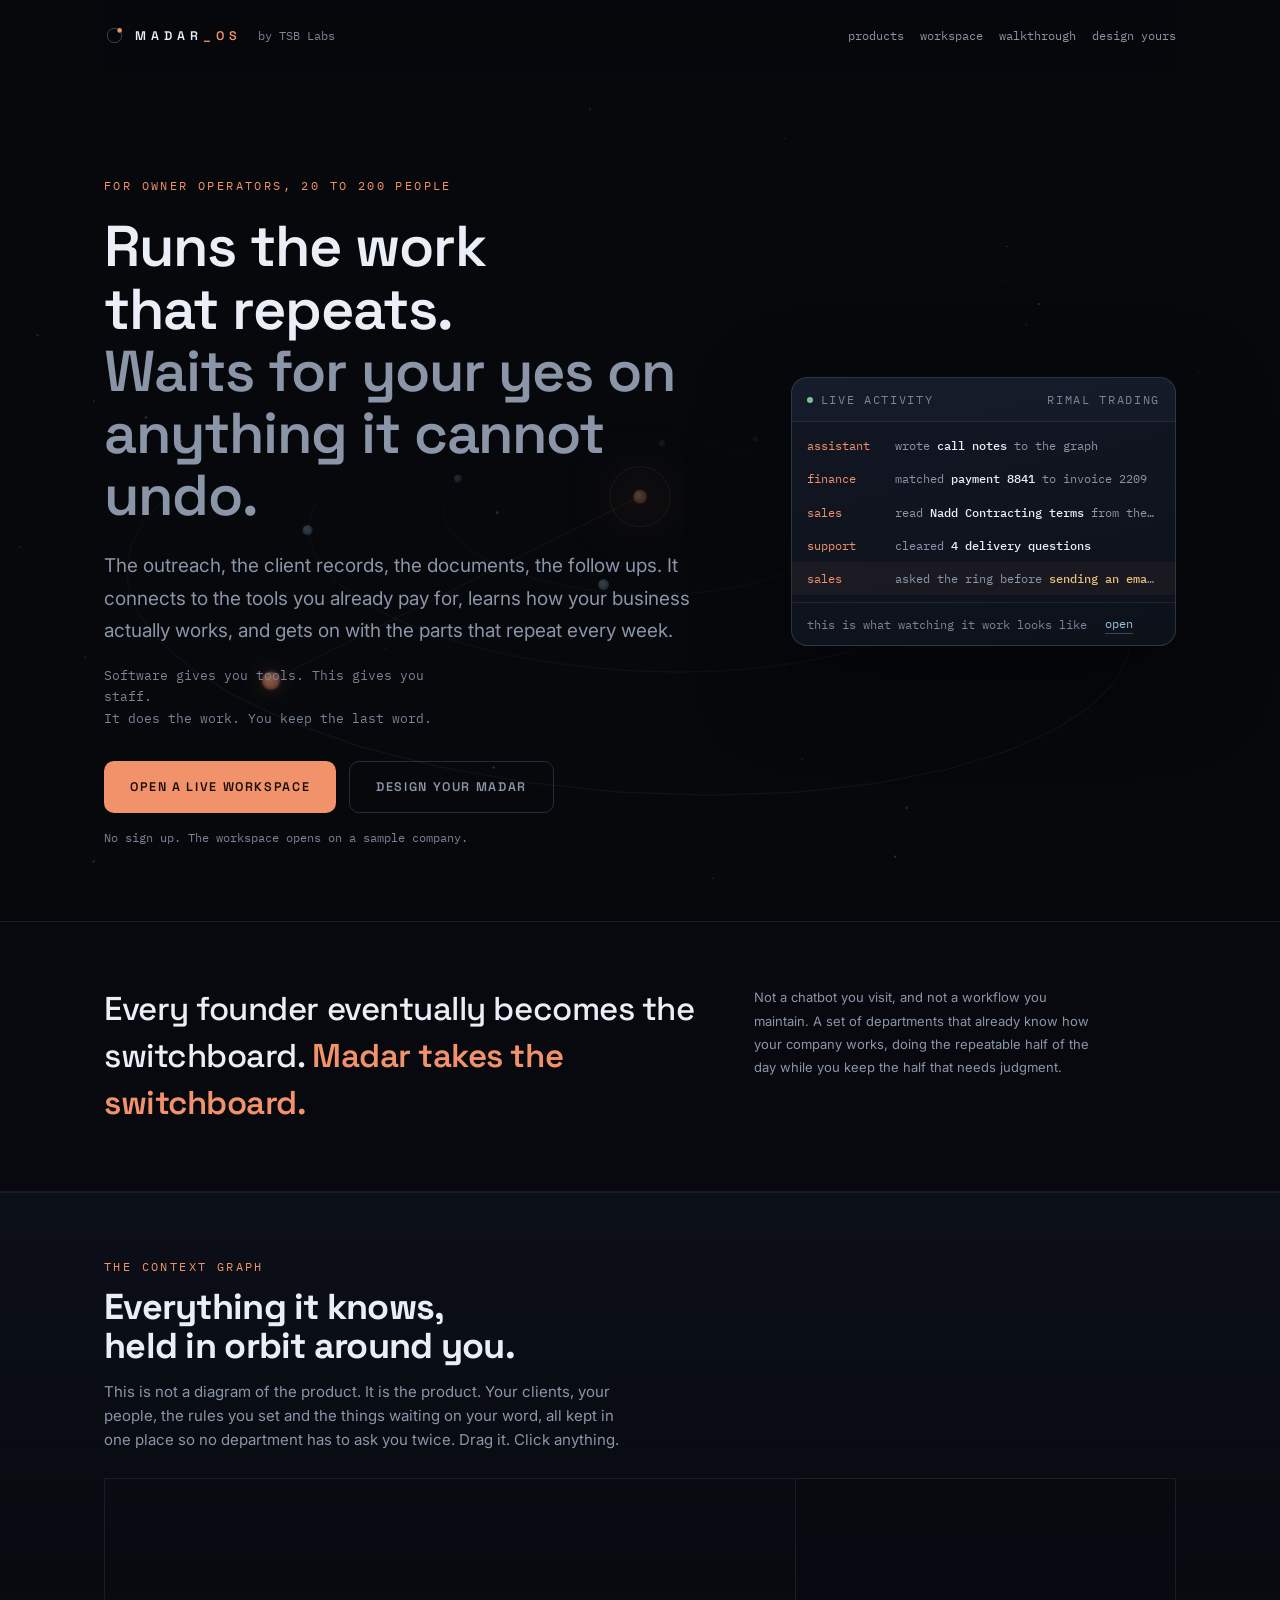
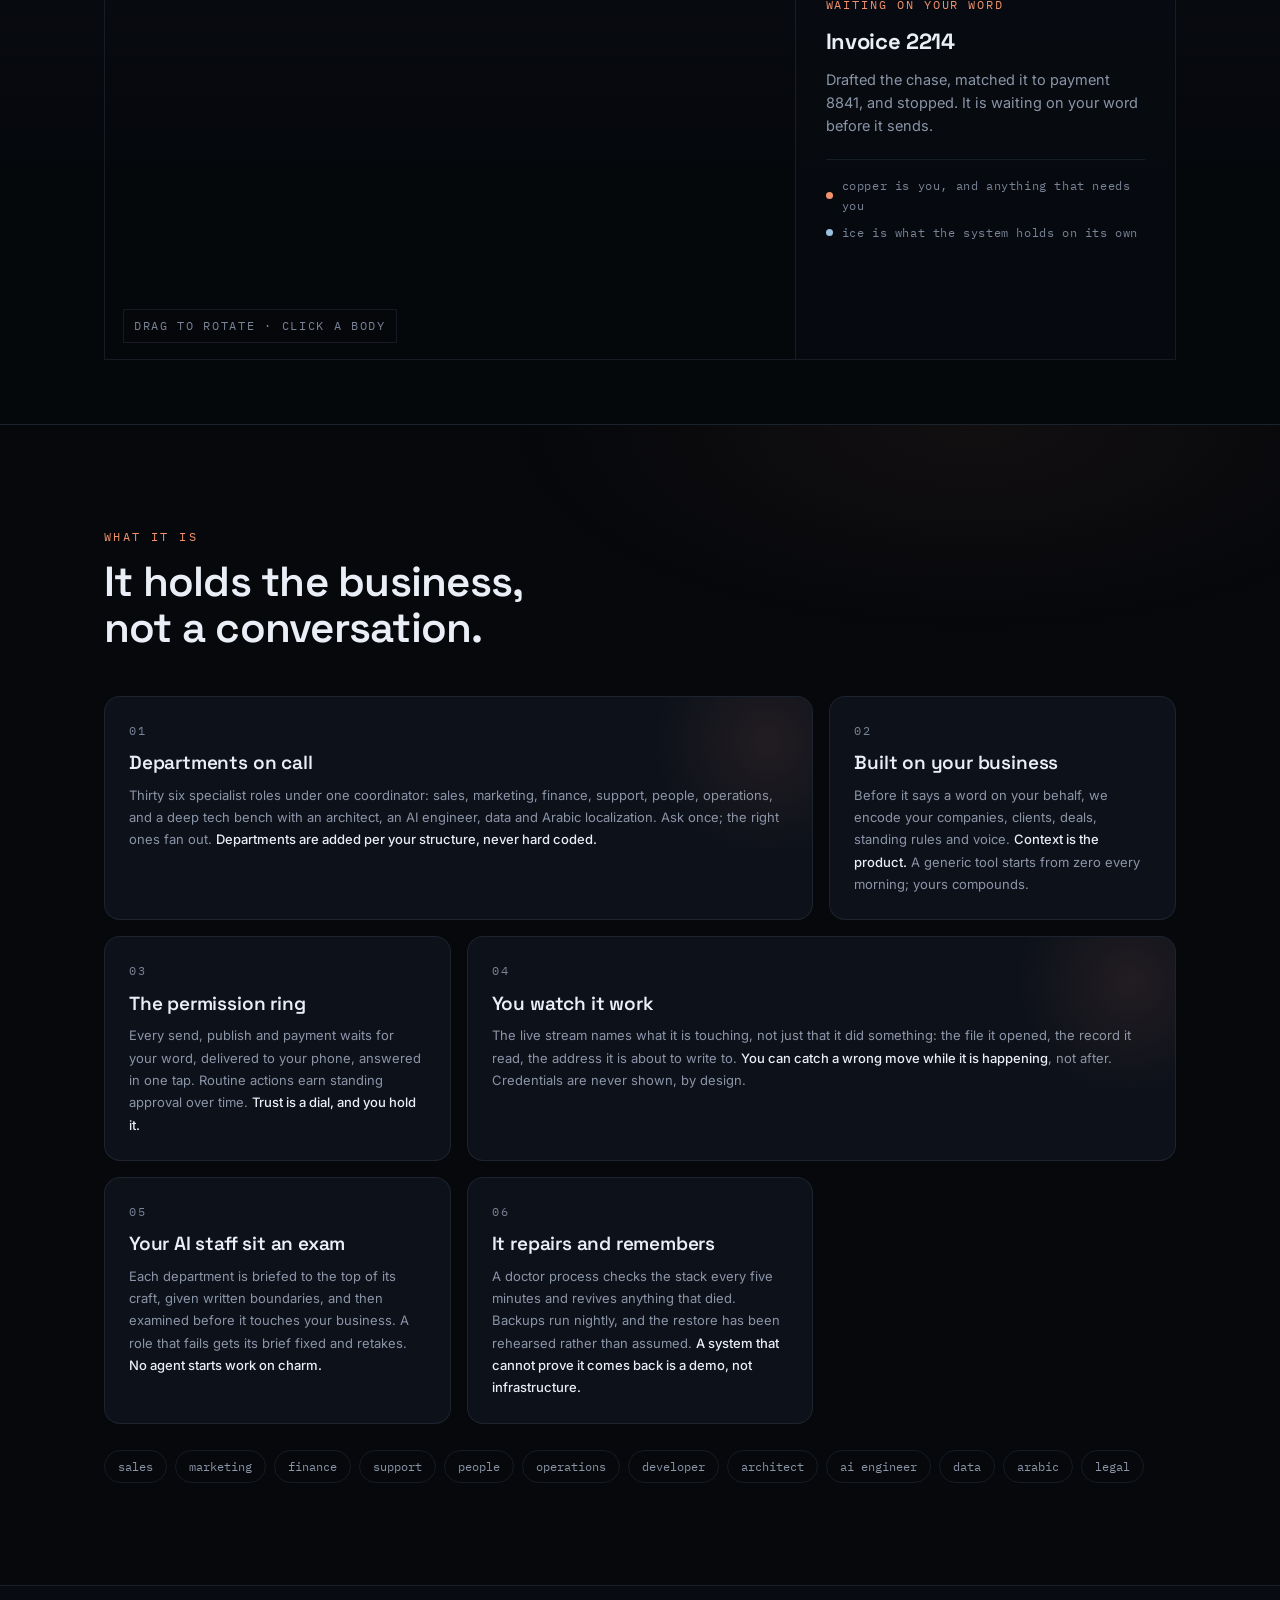
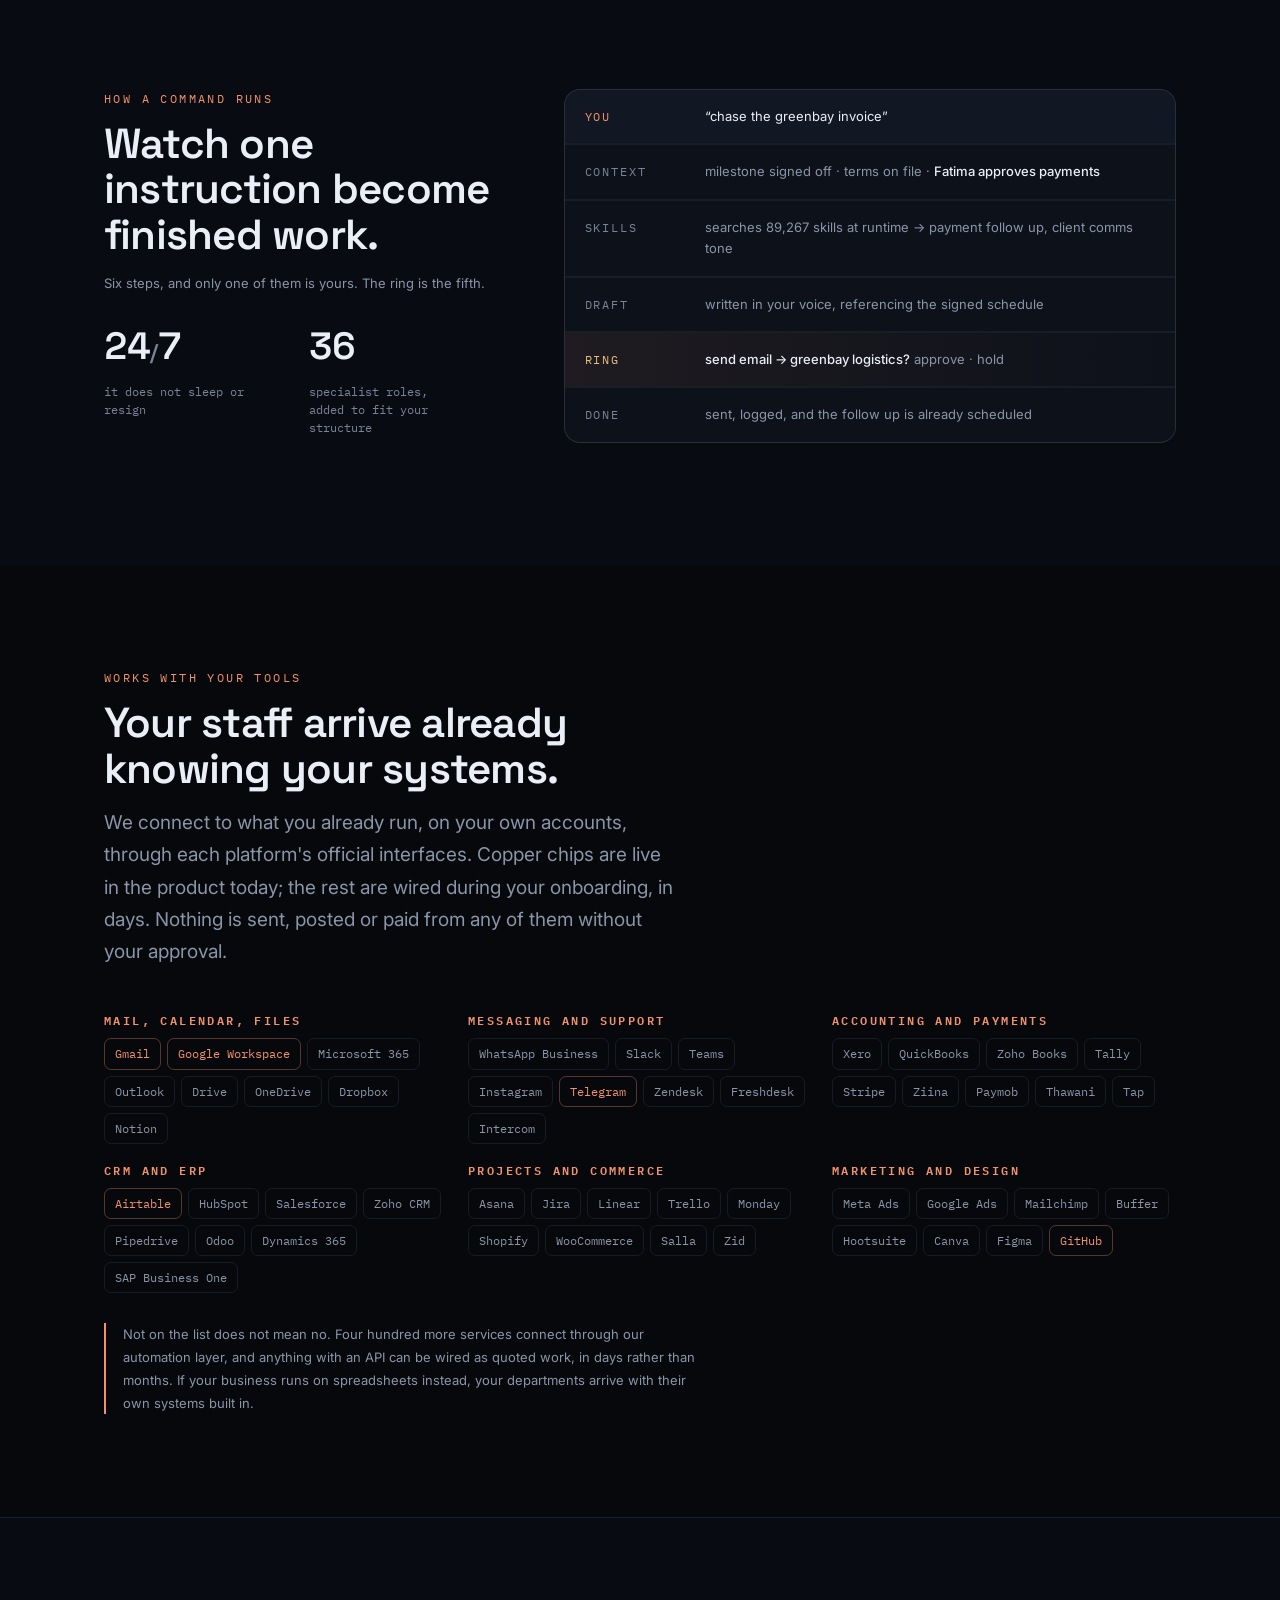
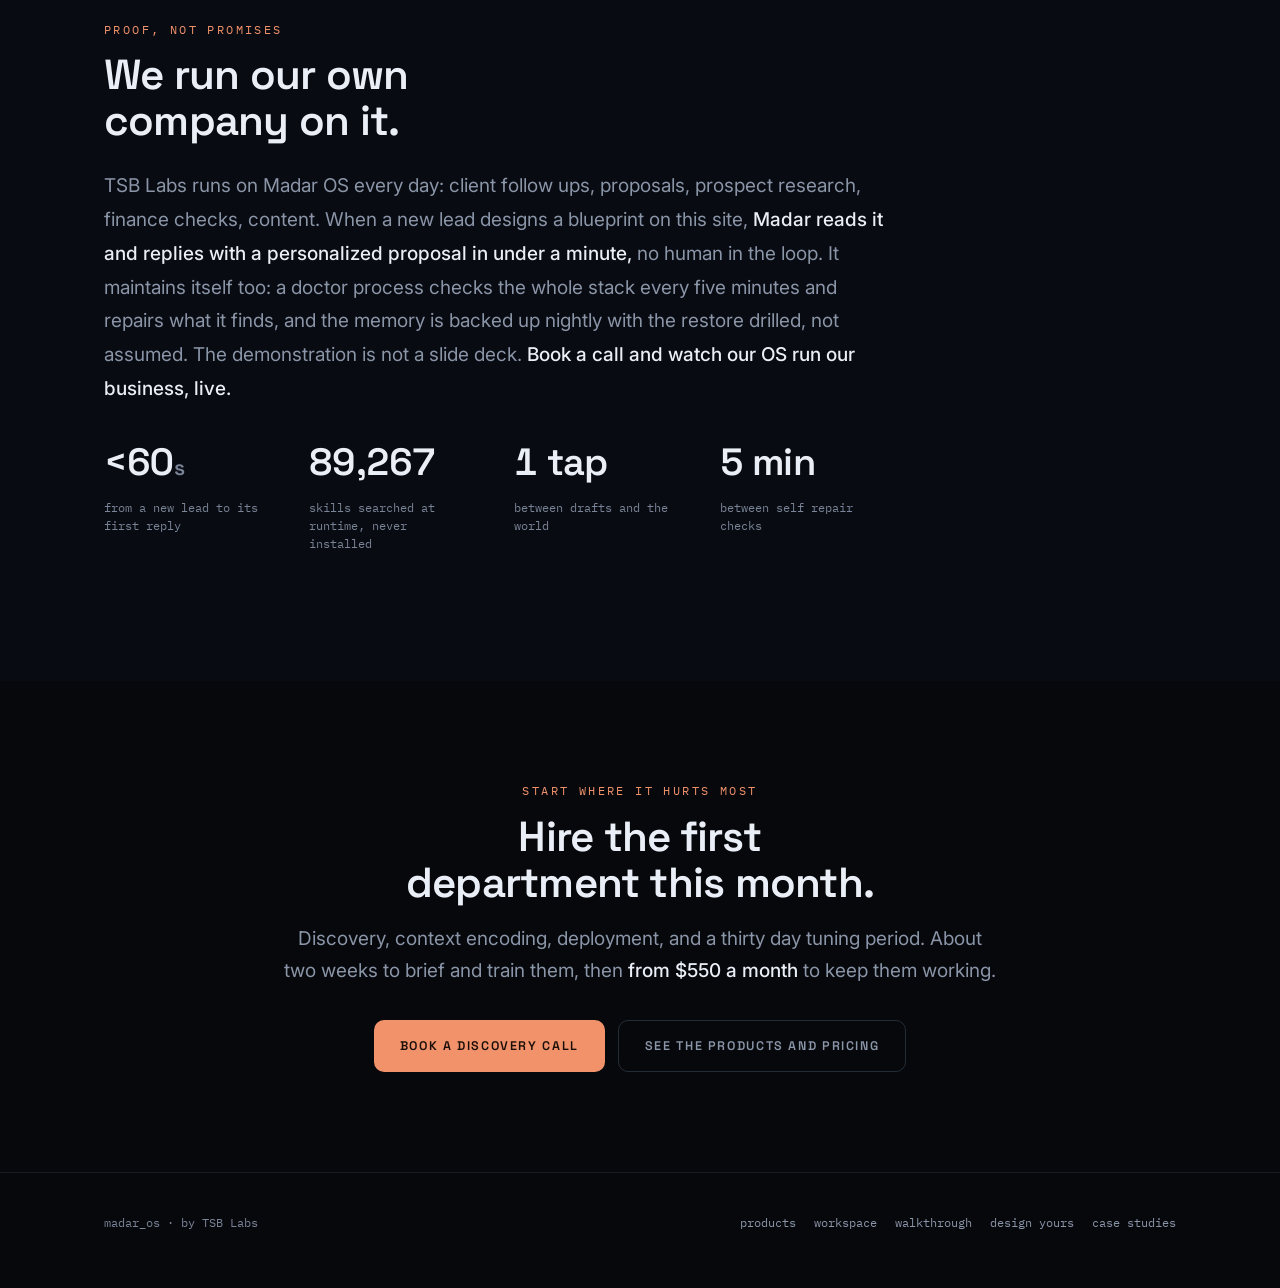
==== commit 8c6141b2: "Give the orbit real depth, and reject Three.js on the measurement The task was to port this to Three" ====
--- a/index.html
+++ b/index.html
@@ -464,6 +464,26 @@
   })();
 })();
 </script>
+<!-- Lenis, 5KB gzipped, vendored not from a CDN. The orbit is driven by scroll
+     position, so how the scroll itself moves is part of how the scene reads: a
+     wheel notch jumps the scene, an eased scroll carries it. Touch is left
+     native on purpose. Taking over touch scrolling is what breaks momentum on
+     iOS, and the page must always scroll before it must scroll prettily.
+     Three.js was measured against this and rejected: 183KB gzipped to draw
+     twelve points and three rings, a 46x payload for a scene that would look
+     the same. -->
+<script defer src="/assets/vendor/lenis.min.js"></script>
 <script defer src="/assets/orbit.js"></script>
+<script>
+  window.addEventListener('load', function () {
+    if (!window.Lenis) return;
+    if (window.matchMedia('(prefers-reduced-motion: reduce)').matches) return;
+    /* madar.css sets scroll-behavior:smooth. Leaving it on while Lenis is
+       also easing the same scroll gives an anchor jump two eases fighting
+       each other, which lands short and then crawls. */
+    document.documentElement.style.scrollBehavior = 'auto';
+    new window.Lenis({ autoRaf: true, duration: 0.9, syncTouch: false });
+  });
+</script>
 </body>
 </html>
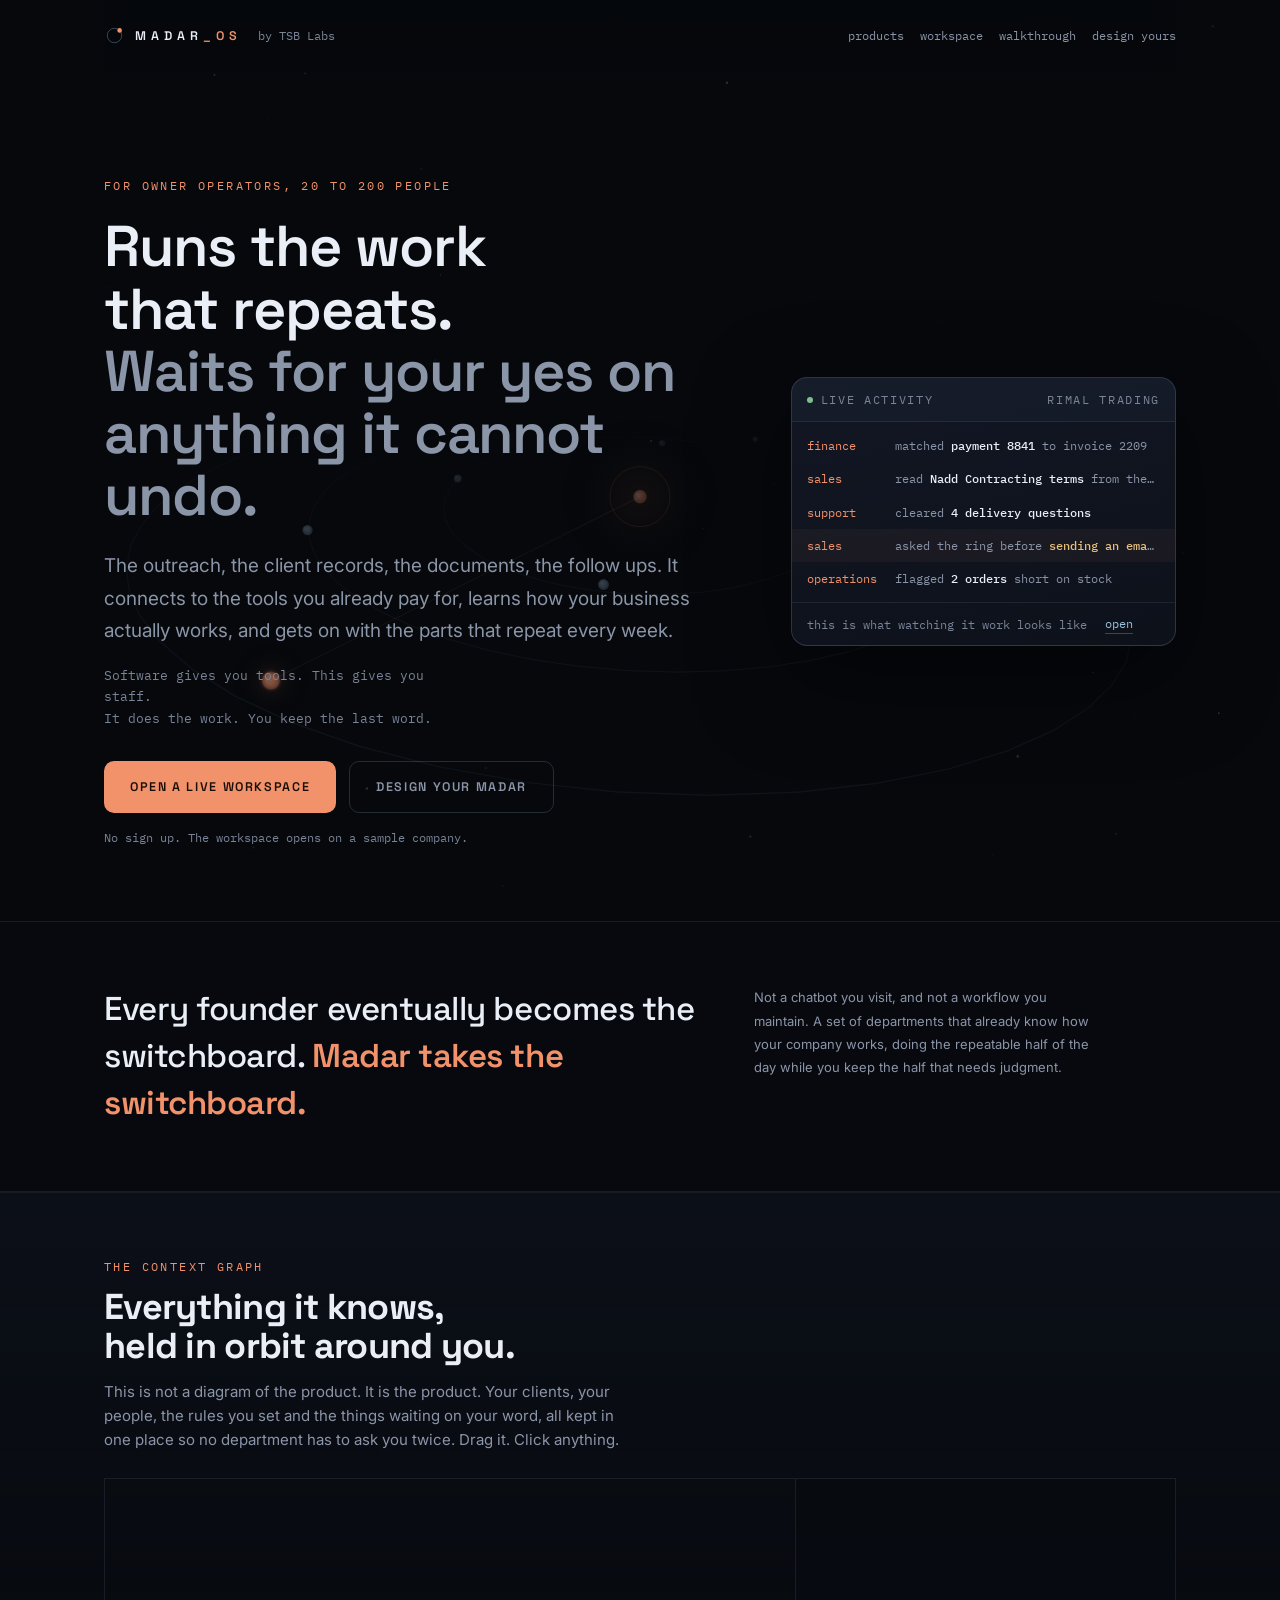
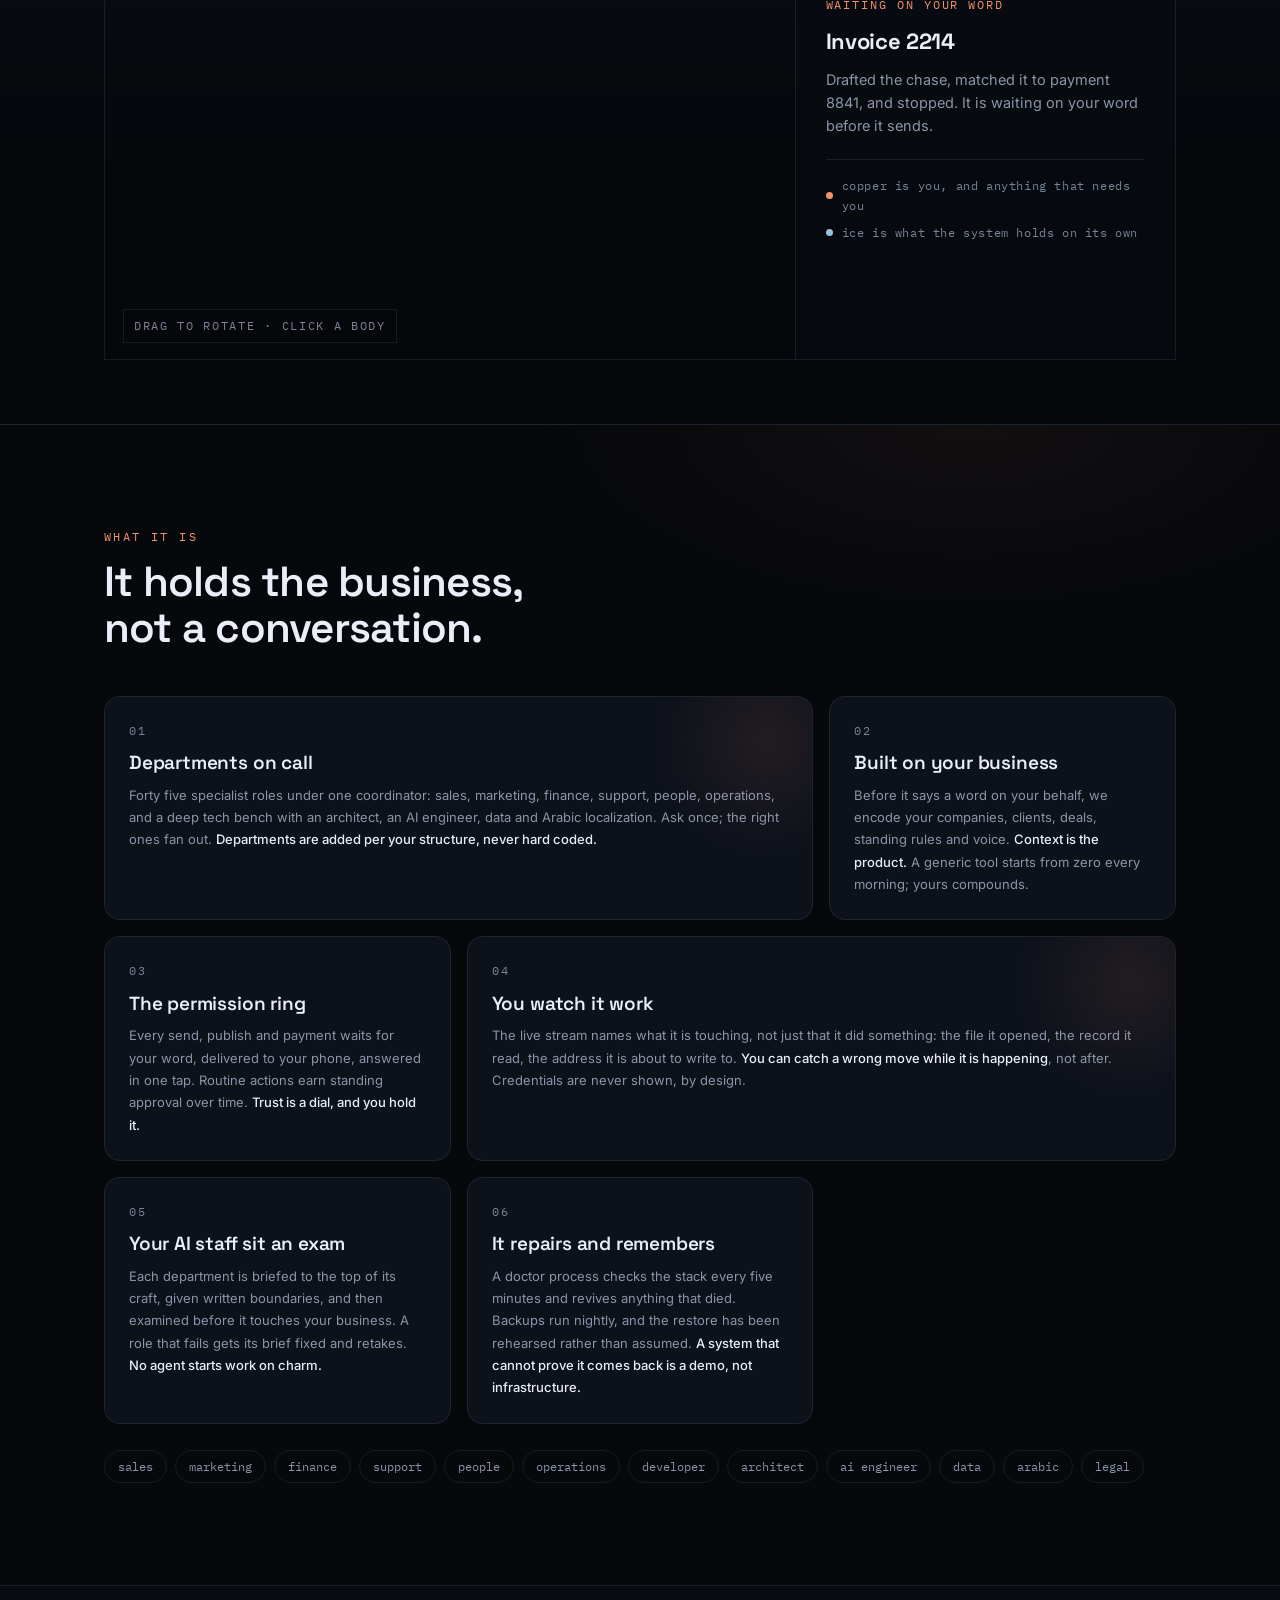
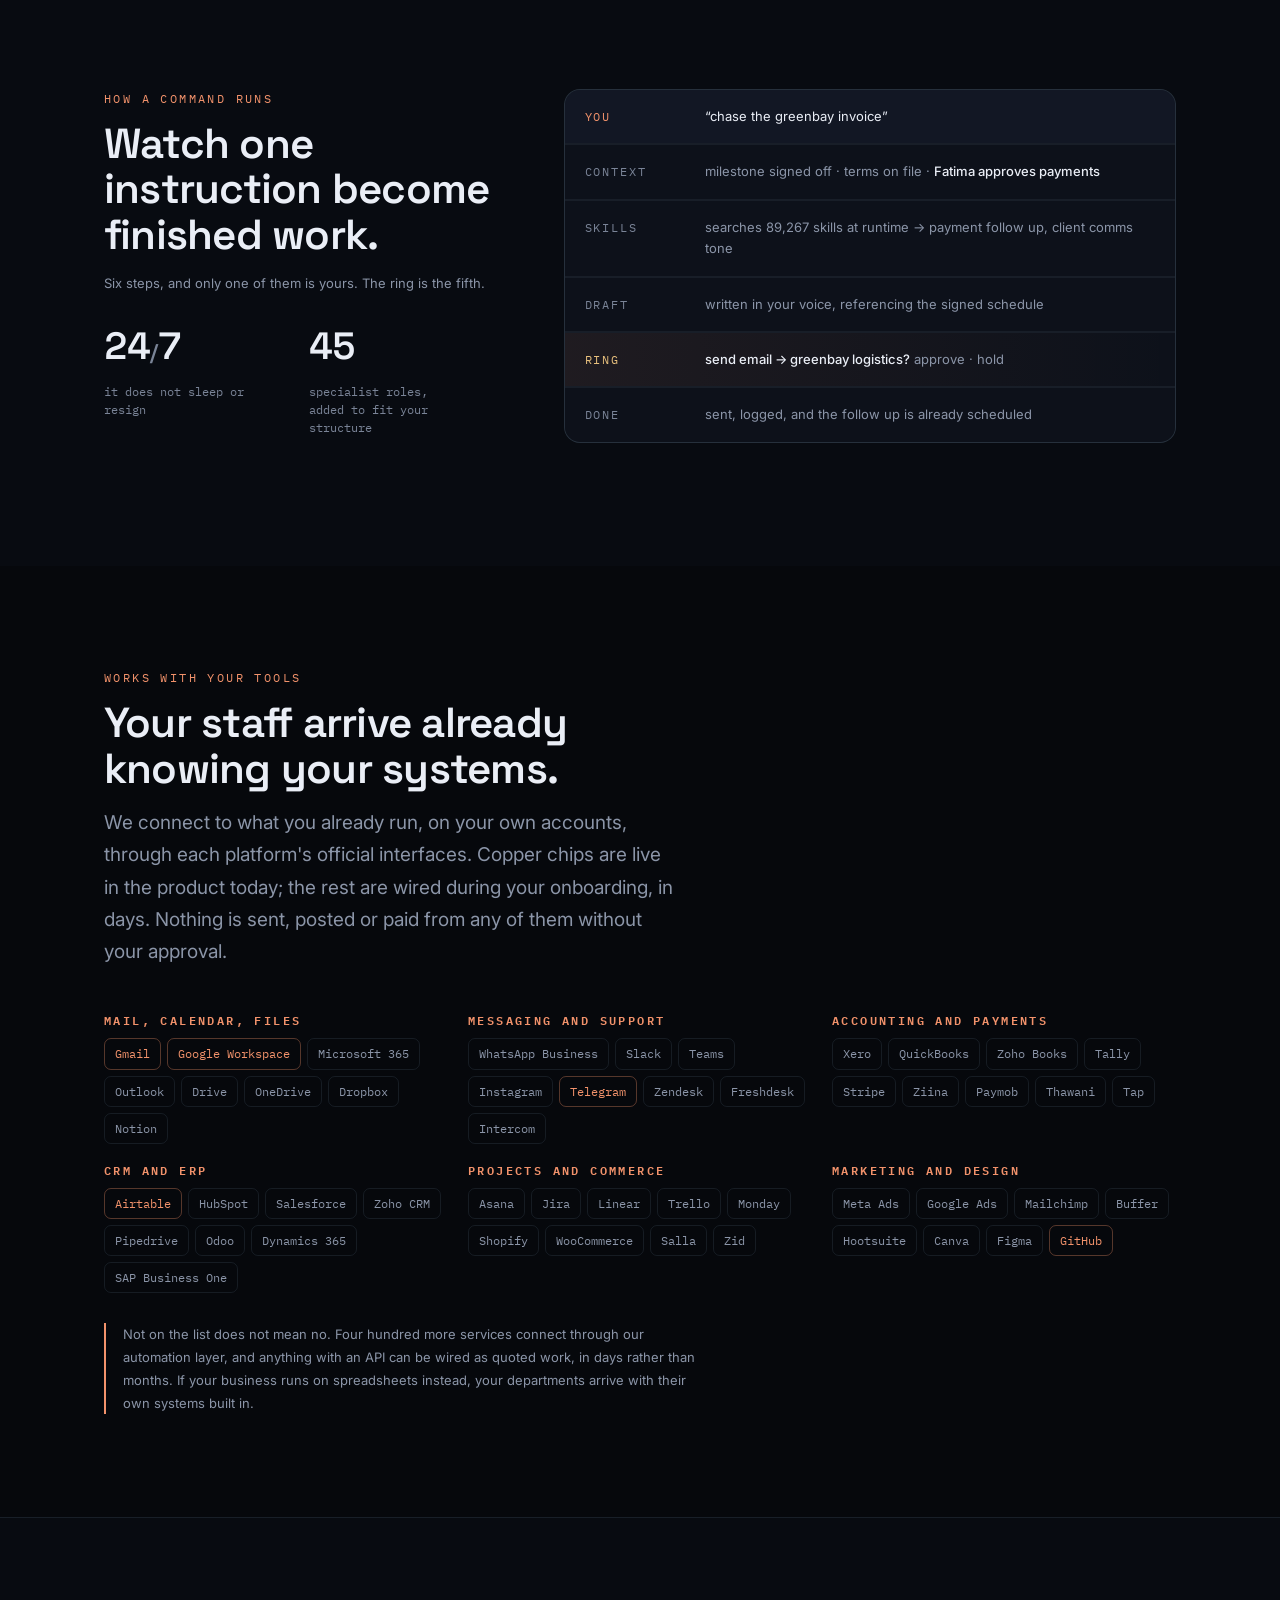
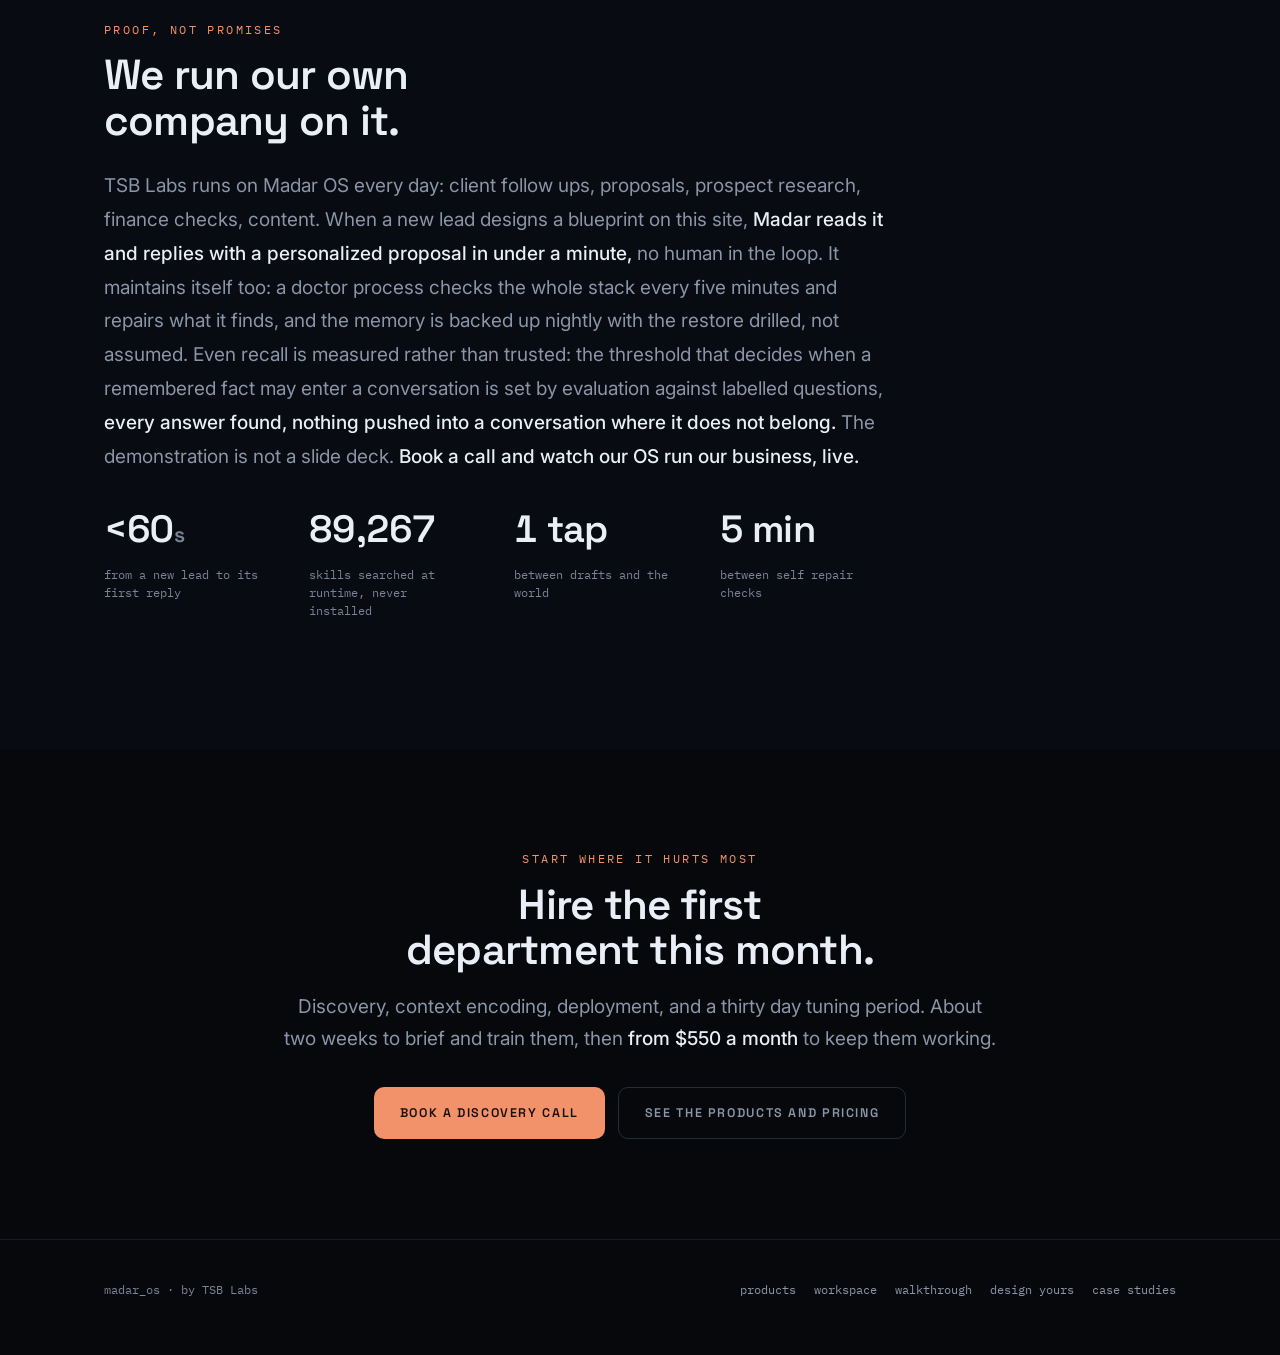
==== commit 29513c41: "Bring the demo's claims level with the measured product Same pass the TSB site got, same date, same " ====
--- a/index.html
+++ b/index.html
@@ -8,7 +8,7 @@
 <link rel="icon" type="image/svg+xml" href="/assets/favicon.svg">
 <link rel="apple-touch-icon" href="/assets/apple-touch-icon.png">
 <meta property="og:title" content="Madar OS · Runs the repeatable work. Stops before anything you cannot undo.">
-<meta property="og:description" content="AI staff for your company. Thirty six specialist roles, one permission ring, replies to new leads in under a minute. By TSB Labs.">
+<meta property="og:description" content="AI staff for your company. Forty five specialist roles, one permission ring, replies to new leads in under a minute. By TSB Labs.">
 <meta property="og:image" content="https://tsb-os-demo.vercel.app/assets/og.png">
 <meta property="og:url" content="https://tsb-os-demo.vercel.app">
 <meta property="og:type" content="website">
@@ -272,7 +272,7 @@
     <div class="caps">
       <article class="cap wide rise">
         <div class="n">01</div><h3>Departments on call</h3>
-        <p>Thirty six specialist roles under one coordinator: sales, marketing, finance, support, people, operations, and a deep tech bench with an architect, an AI engineer, data and Arabic localization. Ask once; the right ones fan out. <b>Departments are added per your structure, never hard coded.</b></p>
+        <p>Forty five specialist roles under one coordinator: sales, marketing, finance, support, people, operations, and a deep tech bench with an architect, an AI engineer, data and Arabic localization. Ask once; the right ones fan out. <b>Departments are added per your structure, never hard coded.</b></p>
       </article>
       <article class="cap rise">
         <div class="n">02</div><h3>Built on your business</h3>
@@ -312,7 +312,7 @@
         <p class="small" style="margin-top:16px">Six steps, and only one of them is yours. The ring is the fifth.</p>
         <div class="stats" style="padding-top:22px">
           <div class="stat"><div class="v num">24<em>/</em>7</div><div class="k">it does not sleep or resign</div></div>
-          <div class="stat"><div class="v num">36</div><div class="k">specialist roles, added to fit your structure</div></div>
+          <div class="stat"><div class="v num">45</div><div class="k">specialist roles, added to fit your structure</div></div>
         </div>
       </div>
       <div class="flow rise">
@@ -360,7 +360,7 @@
       <div class="label">Proof, not promises</div>
       <h2>We run our own company on it.</h2>
     </div>
-    <p class="proof rise">TSB Labs runs on Madar OS every day: client follow ups, proposals, prospect research, finance checks, content. When a new lead designs a blueprint on this site, <b>Madar reads it and replies with a personalized proposal in under a minute,</b> no human in the loop. It maintains itself too: a doctor process checks the whole stack every five minutes and repairs what it finds, and the memory is backed up nightly with the restore drilled, not assumed. The demonstration is not a slide deck. <b>Book a call and watch our OS run our business, live.</b></p>
+    <p class="proof rise">TSB Labs runs on Madar OS every day: client follow ups, proposals, prospect research, finance checks, content. When a new lead designs a blueprint on this site, <b>Madar reads it and replies with a personalized proposal in under a minute,</b> no human in the loop. It maintains itself too: a doctor process checks the whole stack every five minutes and repairs what it finds, and the memory is backed up nightly with the restore drilled, not assumed. Even recall is measured rather than trusted: the threshold that decides when a remembered fact may enter a conversation is set by evaluation against labelled questions, <b>every answer found, nothing pushed into a conversation where it does not belong.</b> The demonstration is not a slide deck. <b>Book a call and watch our OS run our business, live.</b></p>
     <div class="stats rise">
       <div class="stat"><div class="v num">&lt;60<em>s</em></div><div class="k">from a new lead to its first reply</div></div>
       <div class="stat"><div class="v num">89,267</div><div class="k">skills searched at runtime, never installed</div></div>
--- a/assets/madar.css
+++ b/assets/madar.css
@@ -61,6 +61,7 @@
 button{font:inherit;color:inherit;background:none;border:0;cursor:pointer}
 .num{font-variant-numeric:tabular-nums}
 ::selection{background:var(--copper);color:#1A0E08}
+input,textarea,select{caret-color:var(--copper)}
 :focus-visible{outline:2px solid var(--copper);outline-offset:3px;border-radius:4px}
 
 .wrap{width:100%;max-width:1140px;margin:0 auto;padding:0 var(--gut)}
@@ -118,6 +119,7 @@
 .btn.primary:hover{transform:translateY(-2px);box-shadow:0 12px 34px rgba(242,146,107,.26);filter:brightness(1.06)}
 .btn.ghost{color:var(--dim);border:1px solid var(--line-2)}
 .btn.ghost:hover{color:var(--text);border-color:var(--line-3);transform:translateY(-2px)}
+.btn:active{transform:scale(.97)}
 .btns{display:flex;gap:13px;flex-wrap:wrap;margin-top:32px}
 .under{margin-top:15px;font-family:var(--mono);font-size:12px;color:var(--faint)}
 
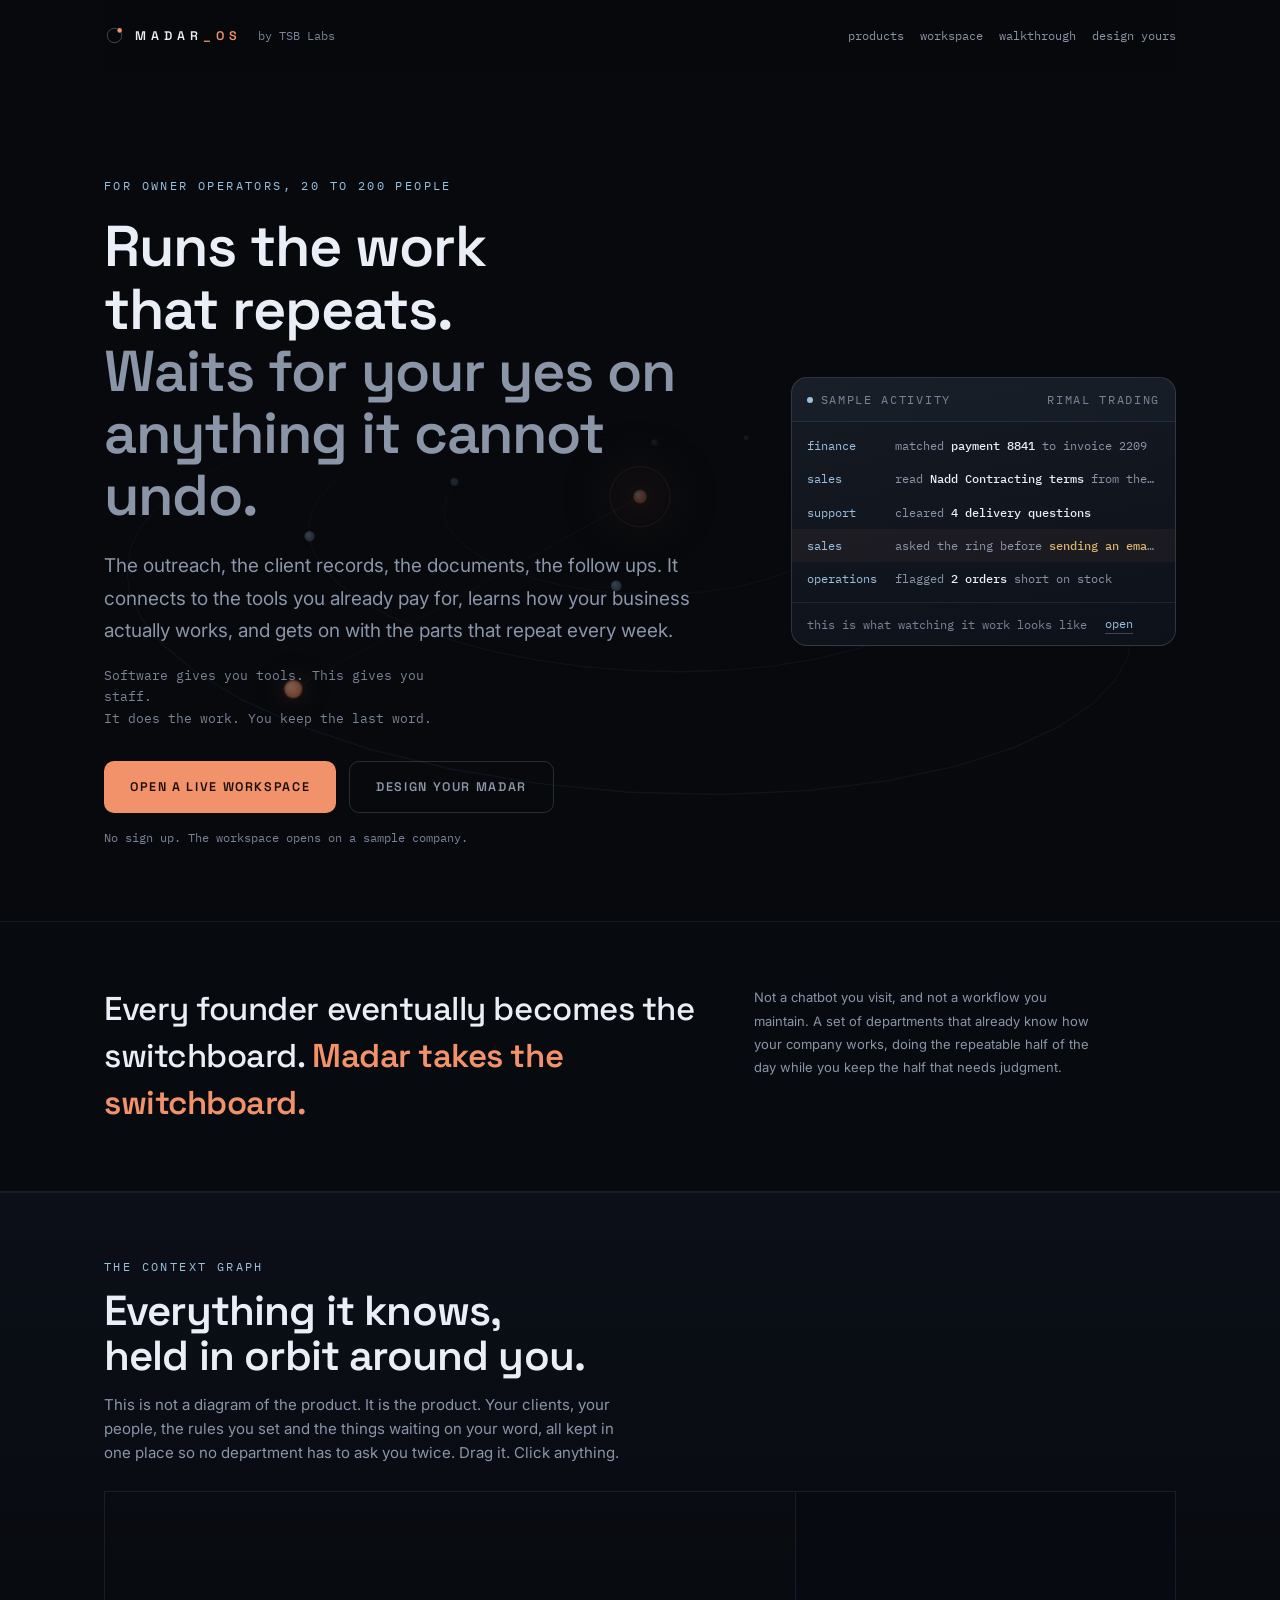
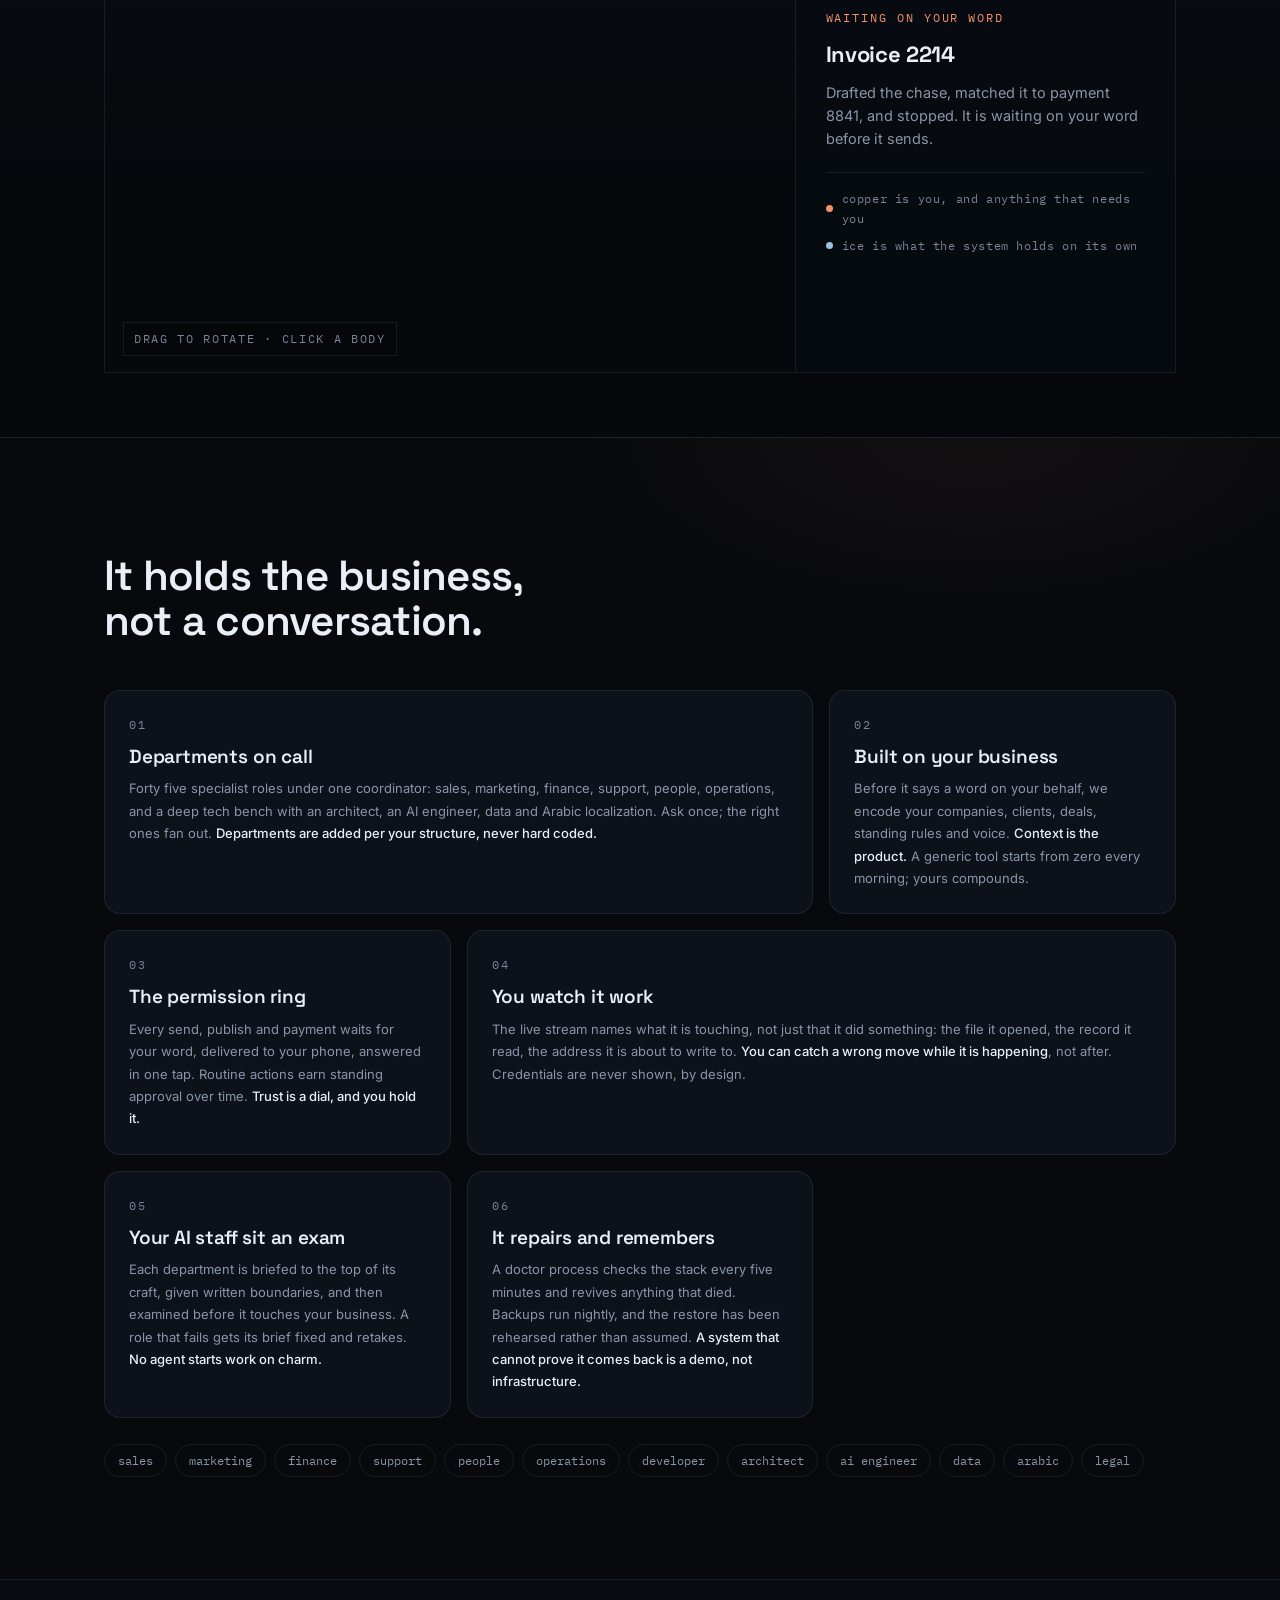
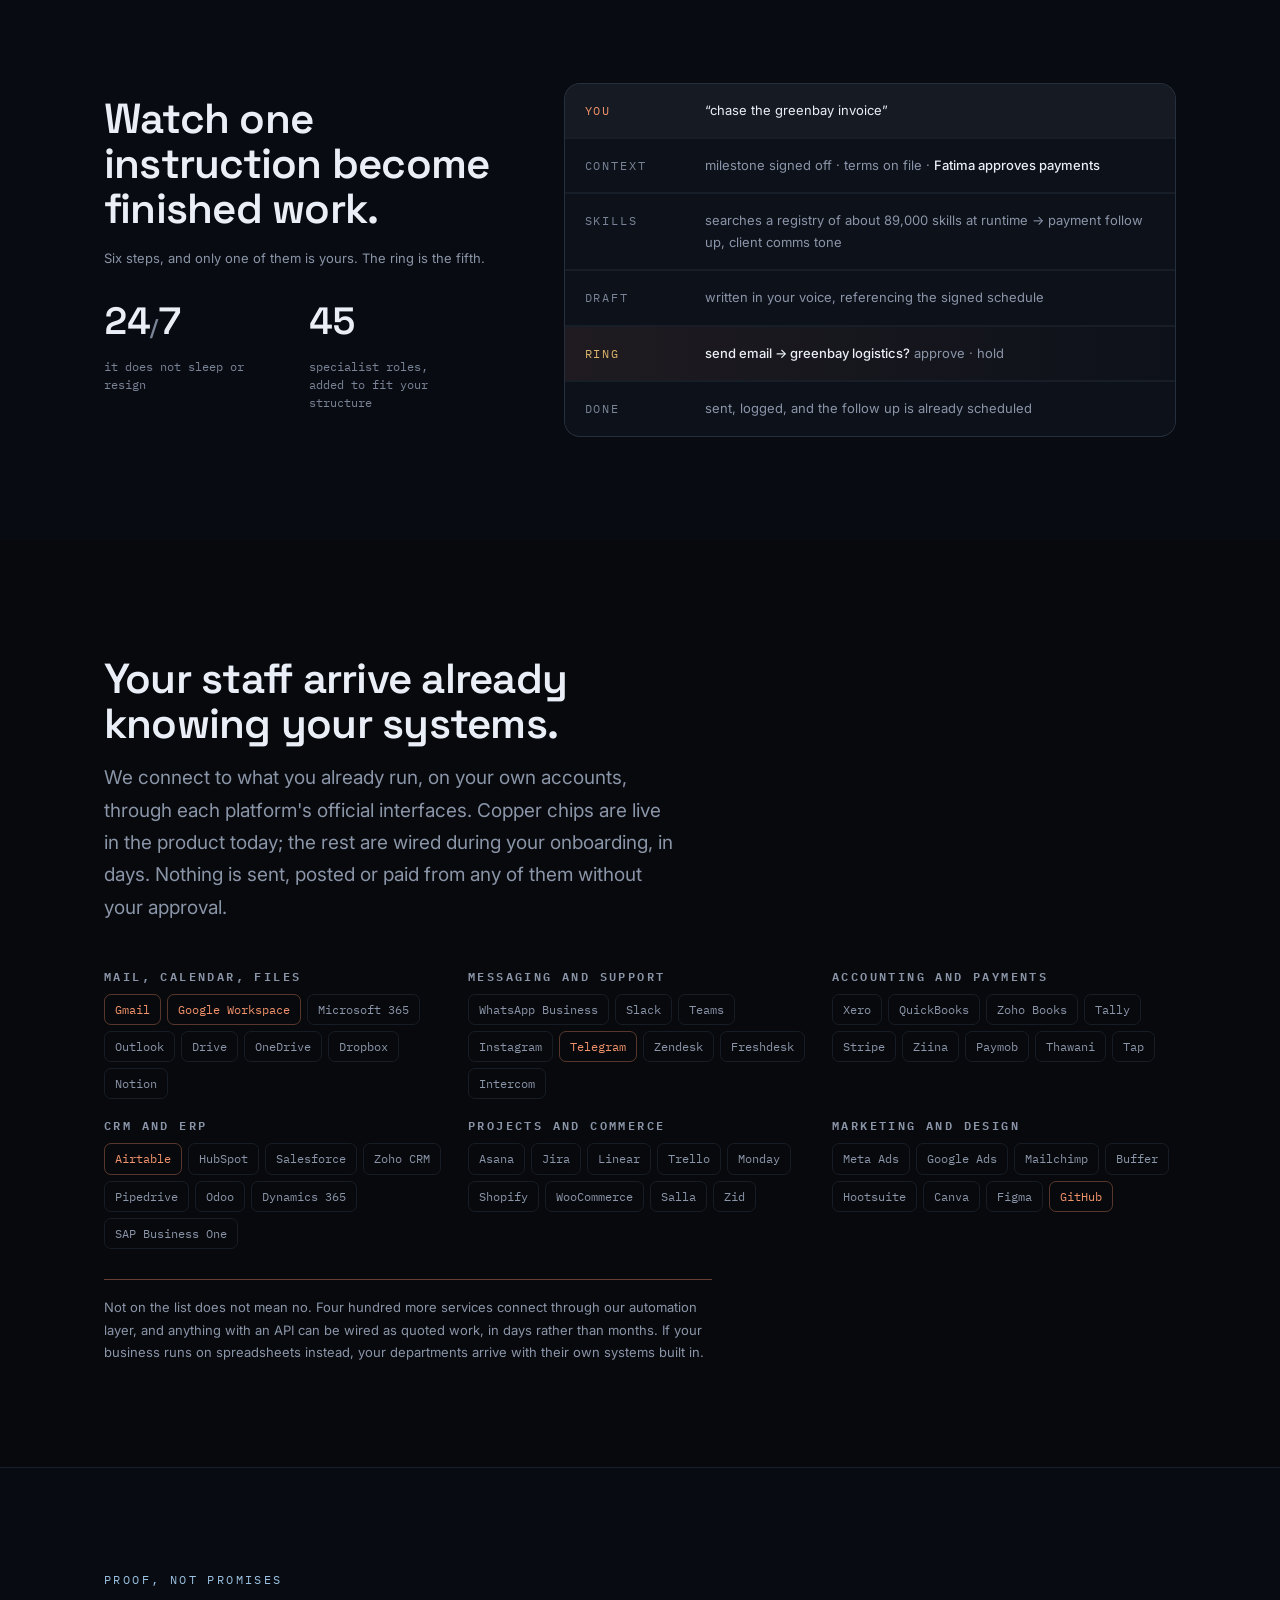
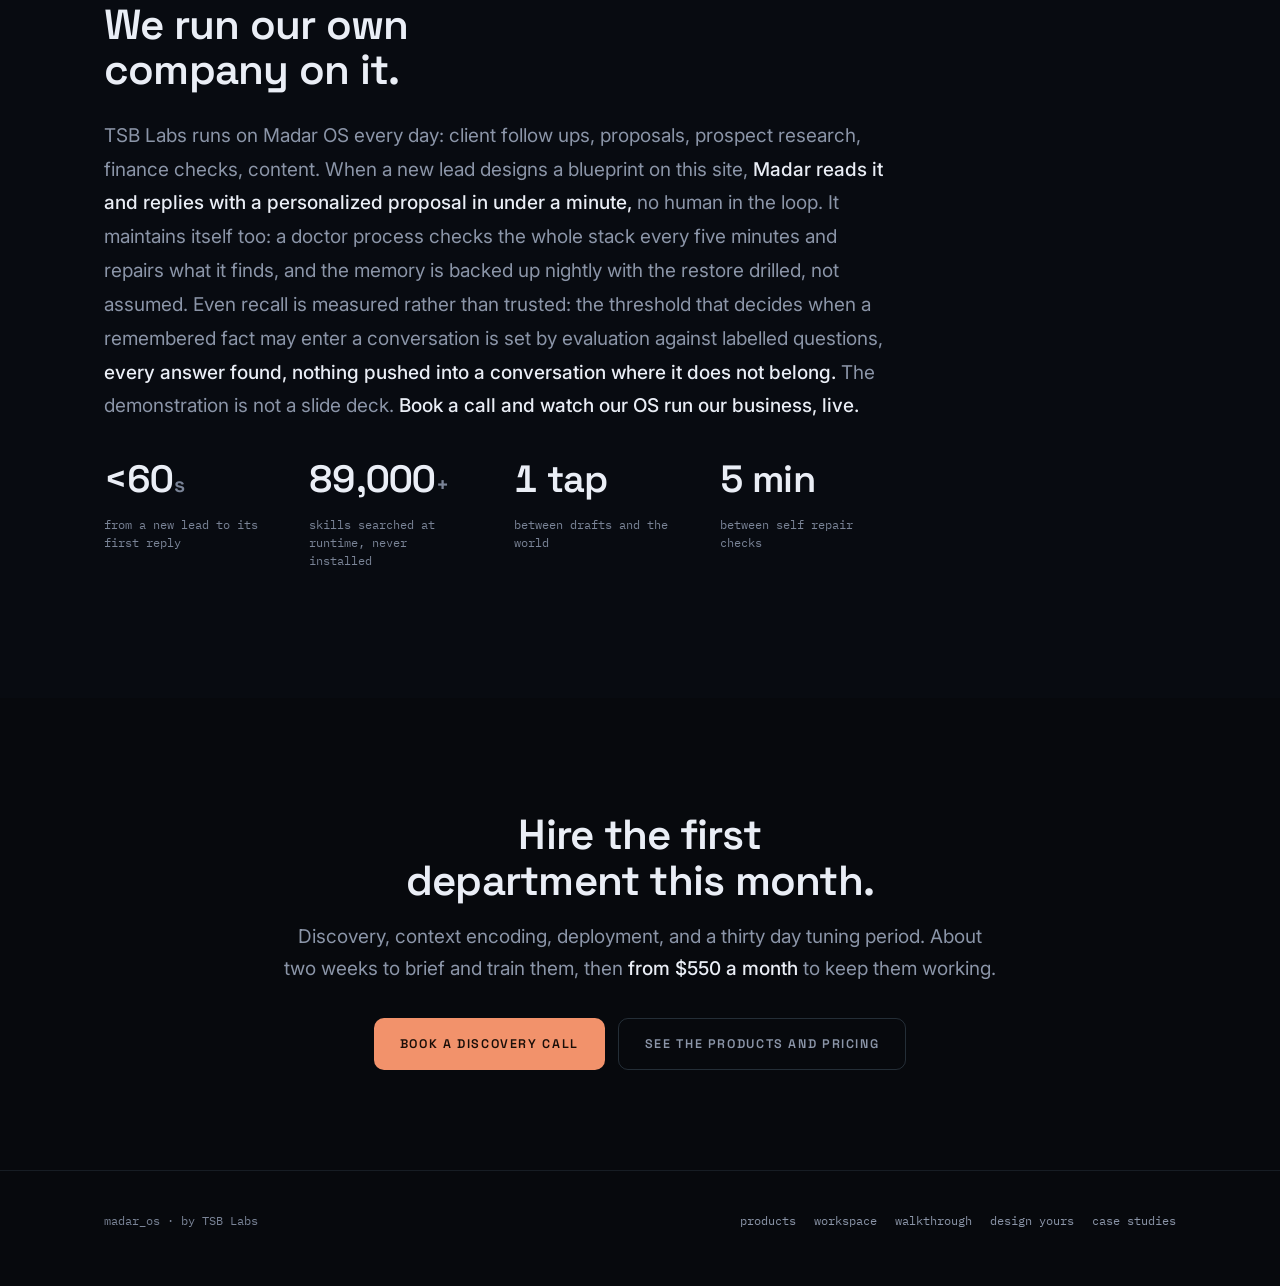
==== commit 598d7a06: "feat: unify the design system and apply the copper discipline across all pages Five of seven pages f" ====
--- a/index.html
+++ b/index.html
@@ -19,7 +19,6 @@
 <link rel="stylesheet" href="/assets/madar.css">
 <style>
   /* page-specific only; everything shared lives in madar.css */
-  #sky{position:fixed;inset:0;z-index:0;pointer-events:none;opacity:.5}
   /* The orbit is one fixed layer for the whole page: it sits behind the hero
      and walks down into the context-graph box as you scroll. It cannot take
      pointer events or it would swallow every click on the site, so .orbit-hit
@@ -37,13 +36,16 @@
   .hero .say{margin-top:18px;font-family:var(--mono);font-size:12.5px;color:var(--faint);line-height:1.7;max-width:46ch}
 
   /* the hero panel: a slice of a running system, not a stock illustration */
-  .live{background:linear-gradient(168deg,var(--panel-2),var(--panel));border:1px solid var(--line-2);border-radius:var(--r);overflow:hidden;box-shadow:0 30px 90px rgba(0,0,0,.5)}
+  /* The border is the elevation. A border plus a 90px black shadow declared
+     it twice, and made this the highest thing in the room, higher than the
+     headline it sits beside. */
+  .live{background:linear-gradient(168deg,var(--panel-2),var(--panel));border:1px solid var(--line-2);border-radius:var(--r);overflow:hidden}
   .live .lh{display:flex;align-items:center;gap:8px;padding:12px 15px;border-bottom:1px solid var(--line);background-image:linear-gradient(rgba(155,193,224,.03),rgba(155,193,224,.03))}
   .live .lh .t{font-family:var(--mono);font-size:12px;letter-spacing:.14em;text-transform:uppercase;color:var(--faint)}
   .live .lh .gap{flex:1}
   .live .rows{padding:7px 0}
   .lr{display:grid;grid-template-columns:78px 1fr;gap:10px;padding:7px 15px;font-family:var(--mono);font-size:12px;align-items:baseline}
-  .lr .a{color:var(--copper);font-size:12px}
+  .lr .a{color:var(--ice);font-size:12px}
   .lr .b{color:var(--dim);overflow:hidden;text-overflow:ellipsis;white-space:nowrap}
   .lr .b b{color:var(--text);font-weight:500}
   .lr.ask{background-image:linear-gradient(rgba(242,146,107,.05),rgba(242,146,107,.05))}
@@ -69,9 +71,12 @@
   .cap p{color:var(--dim);font-size:var(--t-small);line-height:1.72}
   .cap p b{color:var(--text);font-weight:500}
   .cap.wide{grid-column:span 2}
-  .cap.wide::after{content:"";position:absolute;right:-70px;top:-70px;width:230px;height:230px;border-radius:50%;background:radial-gradient(circle,rgba(242,146,107,.09),transparent 70%)}
+  .caps .cap.rise:nth-child(2){transition-delay:55ms}
+  .caps .cap.rise:nth-child(3){transition-delay:110ms}
   @media(max-width:960px){.hero-grid{grid-template-columns:1fr;gap:36px}.hero .lede{max-width:none}}
-  @media(max-width:900px){.caps{grid-template-columns:repeat(2,1fr)}.cap.wide{grid-column:span 2}}
+  @media(max-width:900px){.caps{grid-template-columns:repeat(2,1fr)}.cap.wide{grid-column:span 2}
+  .caps .cap.rise:nth-child(2){transition-delay:55ms}
+  .caps .cap.rise:nth-child(3){transition-delay:110ms}}
   @media(max-width:620px){.caps{grid-template-columns:1fr}.cap.wide{grid-column:auto}}
 
   .glyphs{display:flex;flex-wrap:wrap;gap:8px;margin-top:26px}
@@ -93,7 +98,7 @@
 
   /* integrations */
   .integ{display:grid;grid-template-columns:repeat(auto-fit,minmax(255px,1fr));gap:20px;margin-top:34px}
-  .integ h4{font-family:var(--mono);font-size:12px;letter-spacing:.2em;text-transform:uppercase;color:var(--copper);margin-bottom:11px}
+  .integ h4{font-family:var(--mono);font-size:12px;letter-spacing:.2em;text-transform:uppercase;color:var(--dim);margin-bottom:11px}
   .chips{display:flex;flex-wrap:wrap;gap:6px}
   .chip{font-family:var(--mono);font-size:12px;color:var(--dim);border:1px solid var(--line);border-radius:7px;padding:5px 10px}
   .chip.on{color:var(--copper);border-color:rgba(242,146,107,.34)}
@@ -136,9 +141,8 @@
   .orbit-band{border-top:1px solid var(--line);border-bottom:1px solid var(--line);
     background:linear-gradient(180deg,rgba(13,17,26,.86),rgba(6,8,12,.34) 70%)}
   .orbit-head{padding:64px 0 26px;max-width:60ch}
-  .orbit-head .label{color:var(--copper)}
-  .orbit-head h2{font-family:var(--display);font-size:clamp(24px,3.3vw,36px);
-    font-weight:700;letter-spacing:-.02em;line-height:1.08;margin-top:12px}
+  .orbit-head h2{font-family:var(--display);font-size:var(--t-h2);
+    font-weight:600;letter-spacing:-.02em;line-height:1.08;margin-top:12px}
   .orbit-head p{color:var(--dim);margin-top:14px}
   /* Transparent so the fixed orbit layer shows through the landing box. */
   .orbit-grid{display:grid;grid-template-columns:1.45fr .8fr;gap:0;
@@ -175,7 +179,6 @@
 </style>
 </head>
 <body>
-<canvas id="sky" aria-hidden="true"></canvas>
 <canvas id="orbit" aria-hidden="true"></canvas>
 
 <div class="page">
@@ -214,7 +217,7 @@
 
     <div class="live rise">
       <div class="lh">
-        <span class="dot-live"></span><span class="t">live activity</span>
+        <span class="dot-live"></span><span class="t">sample activity</span>
         <span class="gap"></span><span class="t">rimal trading</span>
       </div>
       <div class="rows" id="rows"></div>
@@ -264,8 +267,7 @@
 <!-- ======================================================= what it is -->
 <section class="band band-glow">
   <div class="wrap">
-    <div class="head rise">
-      <div class="label">What it is</div>
+    <div class="head">
       <h2>It holds the business, not a conversation.</h2>
     </div>
 
@@ -282,21 +284,21 @@
         <div class="n">03</div><h3>The permission ring</h3>
         <p>Every send, publish and payment waits for your word, delivered to your phone, answered in one tap. Routine actions earn standing approval over time. <b>Trust is a dial, and you hold it.</b></p>
       </article>
-      <article class="cap wide rise">
+      <article class="cap wide">
         <div class="n">04</div><h3>You watch it work</h3>
         <p>The live stream names what it is touching, not just that it did something: the file it opened, the record it read, the address it is about to write to. <b>You can catch a wrong move while it is happening</b>, not after. Credentials are never shown, by design.</p>
       </article>
-      <article class="cap rise">
+      <article class="cap">
         <div class="n">05</div><h3>Your AI staff sit an exam</h3>
         <p>Each department is briefed to the top of its craft, given written boundaries, and then examined before it touches your business. A role that fails gets its brief fixed and retakes. <b>No agent starts work on charm.</b></p>
       </article>
-      <article class="cap rise">
+      <article class="cap">
         <div class="n">06</div><h3>It repairs and remembers</h3>
         <p>A doctor process checks the stack every five minutes and revives anything that died. Backups run nightly, and the restore has been rehearsed rather than assumed. <b>A system that cannot prove it comes back is a demo, not infrastructure.</b></p>
       </article>
     </div>
 
-    <div class="glyphs rise">
+    <div class="glyphs">
       <span class="glyph">sales</span><span class="glyph">marketing</span><span class="glyph">finance</span><span class="glyph">support</span><span class="glyph">people</span><span class="glyph">operations</span><span class="glyph">developer</span><span class="glyph">architect</span><span class="glyph">ai engineer</span><span class="glyph">data</span><span class="glyph">arabic</span><span class="glyph">legal</span>
     </div>
   </div>
@@ -306,8 +308,7 @@
 <section class="band band-line band-deep">
   <div class="wrap">
     <div class="cols cols-trail" style="gap:clamp(26px,4vw,52px);align-items:start">
-      <div class="rise">
-        <div class="label">How a command runs</div>
+      <div>
         <h2 style="margin-top:13px">Watch one instruction become finished work.</h2>
         <p class="small" style="margin-top:16px">Six steps, and only one of them is yours. The ring is the fifth.</p>
         <div class="stats" style="padding-top:22px">
@@ -315,10 +316,10 @@
           <div class="stat"><div class="v num">45</div><div class="k">specialist roles, added to fit your structure</div></div>
         </div>
       </div>
-      <div class="flow rise">
+      <div class="flow">
         <div class="frow hot"><span class="k">you</span><span class="v">&ldquo;chase the greenbay invoice&rdquo;</span></div>
         <div class="frow"><span class="k">context</span><span class="v">milestone signed off · terms on file · <b>Fatima approves payments</b></span></div>
-        <div class="frow"><span class="k">skills</span><span class="v">searches 89,267 skills at runtime → payment follow up, client comms tone</span></div>
+        <div class="frow"><span class="k">skills</span><span class="v">searches a registry of about 89,000 skills at runtime → payment follow up, client comms tone</span></div>
         <div class="frow"><span class="k">draft</span><span class="v">written in your voice, referencing the signed schedule</span></div>
         <div class="frow ring"><span class="k">ring</span><span class="v"><b>send email → greenbay logistics?</b> approve · hold</span></div>
         <div class="frow"><span class="k">done</span><span class="v">sent, logged, and the follow up is already scheduled</span></div>
@@ -330,12 +331,11 @@
 <!-- ===================================================== integrations -->
 <section class="band">
   <div class="wrap">
-    <div class="head rise">
-      <div class="label">Works with your tools</div>
+    <div class="head">
       <h2>Your staff arrive already knowing your systems.</h2>
       <p class="lede">We connect to what you already run, on your own accounts, through each platform's official interfaces. Copper chips are live in the product today; the rest are wired during your onboarding, in days. Nothing is sent, posted or paid from any of them without your approval.</p>
     </div>
-    <div class="integ rise">
+    <div class="integ">
       <div><h4>Mail, calendar, files</h4><div class="chips">
         <span class="chip on">Gmail</span><span class="chip on">Google Workspace</span><span class="chip">Microsoft 365</span><span class="chip">Outlook</span><span class="chip">Drive</span><span class="chip">OneDrive</span><span class="chip">Dropbox</span><span class="chip">Notion</span></div></div>
       <div><h4>Messaging and support</h4><div class="chips">
@@ -349,21 +349,21 @@
       <div><h4>Marketing and design</h4><div class="chips">
         <span class="chip">Meta Ads</span><span class="chip">Google Ads</span><span class="chip">Mailchimp</span><span class="chip">Buffer</span><span class="chip">Hootsuite</span><span class="chip">Canva</span><span class="chip">Figma</span><span class="chip on">GitHub</span></div></div>
     </div>
-    <div class="note rise" style="margin-top:30px">Not on the list does not mean no. Four hundred more services connect through our automation layer, and anything with an API can be wired as quoted work, in days rather than months. If your business runs on spreadsheets instead, your departments arrive with their own systems built in.</div>
+    <div class="note" style="margin-top:30px">Not on the list does not mean no. Four hundred more services connect through our automation layer, and anything with an API can be wired as quoted work, in days rather than months. If your business runs on spreadsheets instead, your departments arrive with their own systems built in.</div>
   </div>
 </section>
 
 <!-- =========================================================== proof -->
 <section class="band band-line band-deep">
   <div class="wrap">
-    <div class="head rise" style="margin-bottom:26px">
+    <div class="head" style="margin-bottom:26px">
       <div class="label">Proof, not promises</div>
       <h2>We run our own company on it.</h2>
     </div>
-    <p class="proof rise">TSB Labs runs on Madar OS every day: client follow ups, proposals, prospect research, finance checks, content. When a new lead designs a blueprint on this site, <b>Madar reads it and replies with a personalized proposal in under a minute,</b> no human in the loop. It maintains itself too: a doctor process checks the whole stack every five minutes and repairs what it finds, and the memory is backed up nightly with the restore drilled, not assumed. Even recall is measured rather than trusted: the threshold that decides when a remembered fact may enter a conversation is set by evaluation against labelled questions, <b>every answer found, nothing pushed into a conversation where it does not belong.</b> The demonstration is not a slide deck. <b>Book a call and watch our OS run our business, live.</b></p>
-    <div class="stats rise">
+    <p class="proof">TSB Labs runs on Madar OS every day: client follow ups, proposals, prospect research, finance checks, content. When a new lead designs a blueprint on this site, <b>Madar reads it and replies with a personalized proposal in under a minute,</b> no human in the loop. It maintains itself too: a doctor process checks the whole stack every five minutes and repairs what it finds, and the memory is backed up nightly with the restore drilled, not assumed. Even recall is measured rather than trusted: the threshold that decides when a remembered fact may enter a conversation is set by evaluation against labelled questions, <b>every answer found, nothing pushed into a conversation where it does not belong.</b> The demonstration is not a slide deck. <b>Book a call and watch our OS run our business, live.</b></p>
+    <div class="stats">
       <div class="stat"><div class="v num">&lt;60<em>s</em></div><div class="k">from a new lead to its first reply</div></div>
-      <div class="stat"><div class="v num">89,267</div><div class="k">skills searched at runtime, never installed</div></div>
+      <div class="stat"><div class="v num">89,000<em>+</em></div><div class="k">skills searched at runtime, never installed</div></div>
       <div class="stat"><div class="v num">1 tap</div><div class="k">between drafts and the world</div></div>
       <div class="stat"><div class="v num">5 min</div><div class="k">between self repair checks</div></div>
     </div>
@@ -372,10 +372,9 @@
 
 <!-- ============================================================ close -->
 <section class="wrap close">
-  <div class="label rise">Start where it hurts most</div>
-  <h2 class="rise">Hire the first department this month.</h2>
-  <p class="lede rise">Discovery, context encoding, deployment, and a thirty day tuning period. About two weeks to brief and train them, then <b>from $550 a month</b> to keep them working.</p>
-  <div class="btns rise">
+  <h2>Hire the first department this month.</h2>
+  <p class="lede">Discovery, context encoding, deployment, and a thirty day tuning period. About two weeks to brief and train them, then <b>from $550 a month</b> to keep them working.</p>
+  <div class="btns">
     <a class="btn primary" href="https://calendly.com/ahmedyahyak/20mins" target="_blank" rel="noopener">Book a discovery call</a>
     <a class="btn ghost" href="products.html">See the products and pricing</a>
   </div>
@@ -409,7 +408,6 @@
       es.forEach(function(e){ if(e.isIntersecting){ e.target.classList.add('seen'); io.unobserve(e.target); } });
     }, {rootMargin:'0px 0px -8% 0px', threshold:.08});
     Array.prototype.forEach.call(document.querySelectorAll('.rise'), function(el, i){
-      el.style.transitionDelay = Math.min(i%6,5)*55 + 'ms';
       io.observe(el);
     });
   } else {
@@ -443,7 +441,10 @@
     while(rows.children.length > 5) rows.removeChild(rows.lastChild);
   }
   seed.forEach(function(r){ add(r,false); });
-  if(!RM) setInterval(function(){ add(pool[Math.floor(Math.random()*pool.length)], true); }, 3400);
+  /* One advance, once, to show what the surface does. It used to inject a
+     random row every 3.4s forever under a "live" header, which is invented
+     telemetry and a tax on every reader after the first four seconds. */
+  if(!RM) setTimeout(function(){ add(pool[0], true); }, 3400);
 
   /* orbital dust, cheap and quiet */
   var c = document.getElementById('sky'), x = c.getContext('2d'), w, h, stars = [];
--- a/assets/madar.css
+++ b/assets/madar.css
@@ -12,14 +12,23 @@
    ========================================================================= */
 
 :root {
-  /* ground */
-  --void:#06080C; --deep:#080B11; --panel:#0D111A; --panel-2:#121724; --raise:#171D2C;
+  /* ground.
+     --void settled at #07090D on 2026-08-29: five of seven pages already
+     rendered it and it is the value in the brand record. The old #06080C
+     survived only here and on workspace, which meant the ground shifted by
+     a luminance step between pages, the kind of drift nobody can name but
+     everyone feels. One value now, and the page-level :root forks that
+     caused it are gone. */
+  --void:#07090D; --deep:#080B11; --panel:#0D111A; --panel-2:#151A23; --raise:#171D2C;
   --line:rgba(155,193,224,0.11); --line-2:rgba(155,193,224,0.2); --line-3:rgba(155,193,224,0.34);
 
-  /* meaning */
+  /* meaning.
+     --warn settled at #D9B36A, the brand-record value: it marks the held
+     and waiting states, and a warning that changes hue between the demo
+     and the workspace is two warnings. */
   --copper:#F2926B; --copper-dim:rgba(242,146,107,0.13); --copper-deep:#B4643F;
   --ice:#9BC1E0; --ice-dim:rgba(155,193,224,0.12);
-  --ok:#7FBF8E; --warn:#E8C07D; --stop:#E08585;
+  --ok:#7FBF8E; --warn:#D9B36A; --stop:#E08585;
 
   /* text
      Three tiers, all of which have to be readable. --faint was #525C6E, which
@@ -59,10 +68,19 @@
 img,svg{max-width:100%}
 a{color:inherit}
 button{font:inherit;color:inherit;background:none;border:0;cursor:pointer}
-.num{font-variant-numeric:tabular-nums}
+.num,td,.price,.plan .price,.vrow span{font-variant-numeric:tabular-nums}
 ::selection{background:var(--copper);color:#1A0E08}
 input,textarea,select{caret-color:var(--copper)}
 :focus-visible{outline:2px solid var(--copper);outline-offset:3px;border-radius:4px}
+
+/* The scrollbar was themed on exactly one page, workspace, and the other
+   six rendered the OS default against near-black. Promoted here so every
+   surface gets it. */
+html{scrollbar-color:var(--line-2) var(--void);scrollbar-width:thin}
+::-webkit-scrollbar{width:9px;height:9px}
+::-webkit-scrollbar-track{background:var(--void)}
+::-webkit-scrollbar-thumb{background:var(--line-2);border-radius:6px;border:2px solid var(--void)}
+::-webkit-scrollbar-thumb:hover{background:var(--line-3)}
 
 .wrap{width:100%;max-width:1140px;margin:0 auto;padding:0 var(--gut)}
 .wrap-narrow{max-width:880px}
@@ -79,9 +97,15 @@
 h1 .soft,h2 .soft,.hero h1 .soft{color:var(--dim)}
 .lede{font-size:var(--t-lede);color:var(--dim);line-height:1.7;max-width:60ch}
 .lede b,.lede strong{color:var(--text);font-weight:500}
-.label{font-family:var(--mono);font-size:var(--t-label);letter-spacing:.2em;text-transform:uppercase;color:var(--copper)}
+/* Eyebrows are machine-side by default. Copper is reserved for the ring
+   and the active thing, which is the product's thesis expressed as colour:
+   on any screen, the one copper object is the thing that needs you. A
+   reader used to pass seven copper eyebrows before reaching one copper
+   thing that meant anything. */
+.label{font-family:var(--mono);font-size:var(--t-label);letter-spacing:.2em;text-transform:uppercase;color:var(--ice)}
 .label.cold{color:var(--ice)}
 .label.mute{color:var(--faint)}
+.label.warm{color:var(--copper)}
 .small{font-size:var(--t-small);color:var(--dim);line-height:1.65}
 .mono{font-family:var(--mono)}
 
@@ -99,7 +123,7 @@
 .head .lede{margin-top:16px}
 
 /* ------------------------------------------------------------------- nav */
-.nav{display:flex;align-items:center;gap:16px;padding:20px 0;position:sticky;top:0;z-index:50;background:rgba(6,8,12,.82);backdrop-filter:blur(14px);border-bottom:1px solid transparent;transition:border-color .3s}
+.nav{display:flex;align-items:center;gap:16px;padding:20px 0;position:sticky;top:0;z-index:50;background:rgba(7,9,13,.82);backdrop-filter:blur(14px);border-bottom:1px solid transparent;transition:border-color .3s}
 .nav.stuck{border-bottom-color:var(--line)}
 .nav .mark{display:flex;align-items:center;gap:10px;text-decoration:none;flex:none}
 .wordmark{font-family:var(--display);font-size:12.5px;letter-spacing:.4em;text-transform:uppercase;font-weight:600}
@@ -120,6 +144,8 @@
 .btn.ghost{color:var(--dim);border:1px solid var(--line-2)}
 .btn.ghost:hover{color:var(--text);border-color:var(--line-3);transform:translateY(-2px)}
 .btn:active{transform:scale(.97)}
+.btn:disabled,.btn[aria-disabled="true"]{opacity:.45;cursor:not-allowed;
+  transform:none;pointer-events:none}
 .btns{display:flex;gap:13px;flex-wrap:wrap;margin-top:32px}
 .under{margin-top:15px;font-family:var(--mono);font-size:12px;color:var(--faint)}
 
@@ -144,11 +170,17 @@
 .pill{display:inline-flex;align-items:center;gap:6px;font-family:var(--mono);font-size:12px;letter-spacing:.07em;text-transform:uppercase;padding:4px 11px;border-radius:var(--r-pill);border:1px solid var(--line);color:var(--dim)}
 .pill.live{color:var(--copper);border-color:rgba(242,146,107,.34)}
 .pill i{width:5px;height:5px;border-radius:50%;background:currentColor}
-.dot-live{width:6px;height:6px;border-radius:50%;background:var(--ok);animation:beat 2.4s infinite}
-@keyframes beat{0%{box-shadow:0 0 0 0 rgba(127,191,142,.5)}70%{box-shadow:0 0 0 7px rgba(127,191,142,0)}100%{box-shadow:0 0 0 0 rgba(127,191,142,0)}}
+/* Static on purpose. This dot sits over sample data on the homepage, and a
+   pulse over a hardcoded array is fake telemetry: the exact tell the review
+   named. A state is a colour, not a heartbeat. */
+.dot-live{width:6px;height:6px;border-radius:50%;background:var(--ice)}
 
 .rule{height:1px;background:linear-gradient(90deg,var(--line-2),transparent);margin:0}
-.note{border-left:2px solid var(--copper);padding-left:17px;color:var(--dim);font-size:var(--t-small);line-height:1.75;max-width:76ch}
+/* A rule above the block, not a stripe beside it: the side stripe is the
+   most recognisable template tell there is, and .rule is already this
+   system's own device for exactly this signal. */
+.note{border-top:1px solid color-mix(in srgb,var(--copper) 40%,transparent);
+  padding-top:16px;color:var(--dim);font-size:var(--t-small);line-height:1.75;max-width:76ch}
 .note b{color:var(--text);font-weight:500}
 
 .stats{display:flex;flex-wrap:wrap;gap:clamp(22px,4vw,54px);padding:26px 0}
@@ -159,17 +191,30 @@
 footer{border-top:1px solid var(--line);padding:40px 0 56px;font-family:var(--mono);font-size:12px;color:var(--faint)}
 footer .row{display:flex;gap:18px;flex-wrap:wrap;align-items:center}
 footer a{color:var(--dim);text-decoration:none;transition:color .18s}
-footer a:hover{color:var(--copper)}
+footer a:hover{color:var(--text)}
 footer .gap{flex:1}
 
-/* --------------------------------------------------------------- reveal */
-.rise{opacity:0;transform:translateY(15px);transition:opacity .7s var(--ease),transform .7s var(--ease)}
+/* --------------------------------------------------------------- reveal
+   One deliberate focal entrance per page, not a page-wide curtain. This
+   class used to sit on roughly twenty elements a page at 700ms each, which
+   is the "same fade and rise on every section" the design standard bans.
+   The 620ms is the focal-entrance budget, spent once. */
+.rise{opacity:0;transform:translateY(10px);transition:opacity .62s var(--ease),transform .62s var(--ease)}
 .rise.seen{opacity:1;transform:none}
-
+/* The card stagger that survives: first three cards, opacity only, 55ms. */
+.cap.rise{transform:none}
+
+/* Reduced motion strips the spatial part and keeps the informative part.
+   The old blanket kill also removed every hover and focus transition, which
+   left an interface where nothing acknowledges input. Colour and opacity
+   carry meaning about what changed; they stay. */
 @media (prefers-reduced-motion:reduce){
   html{scroll-behavior:auto}
-  *{animation:none!important;transition:none!important}
+  *{transition-property:color,background-color,border-color,opacity,
+      box-shadow,outline-color!important;
+    transition-duration:.16s!important;animation:none!important}
   .rise{opacity:1;transform:none}
+  .btn:hover,.btn:active,.panel:hover{transform:none}
 }
 
 /* ============================================================================
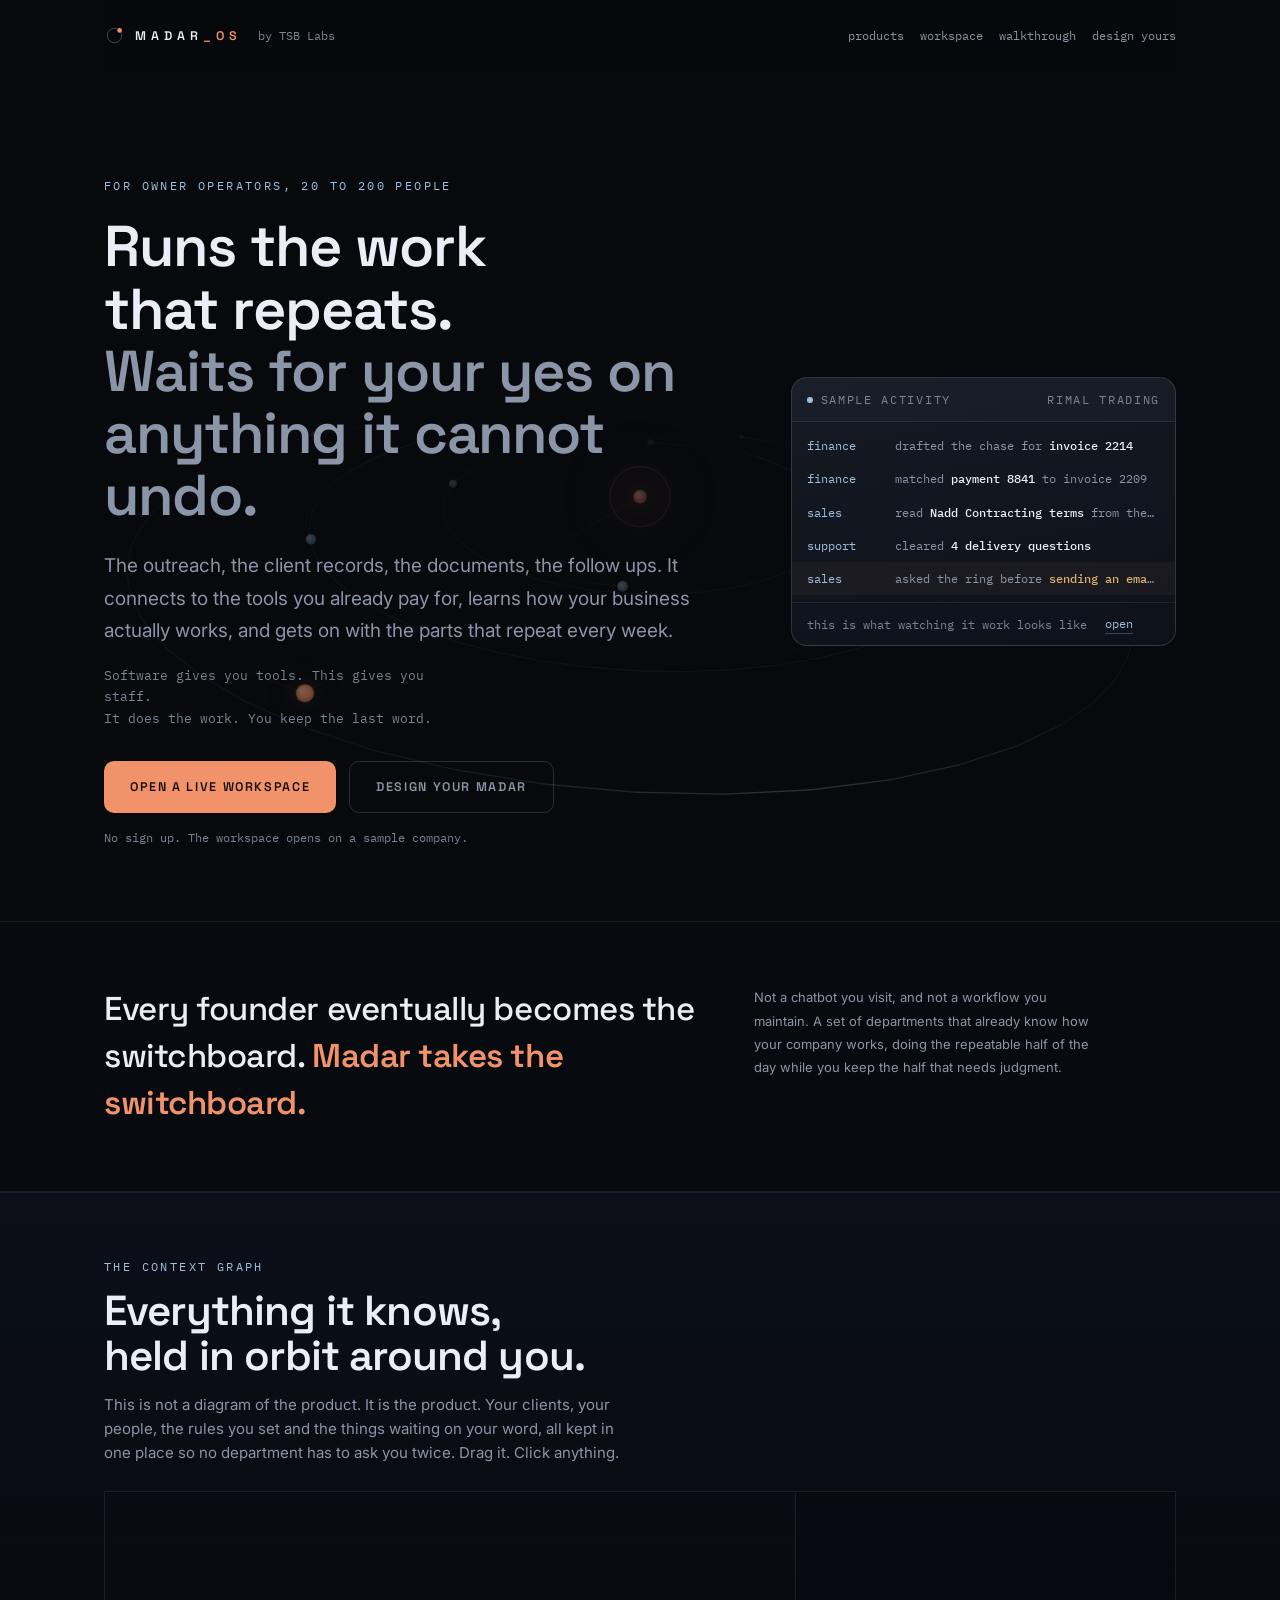
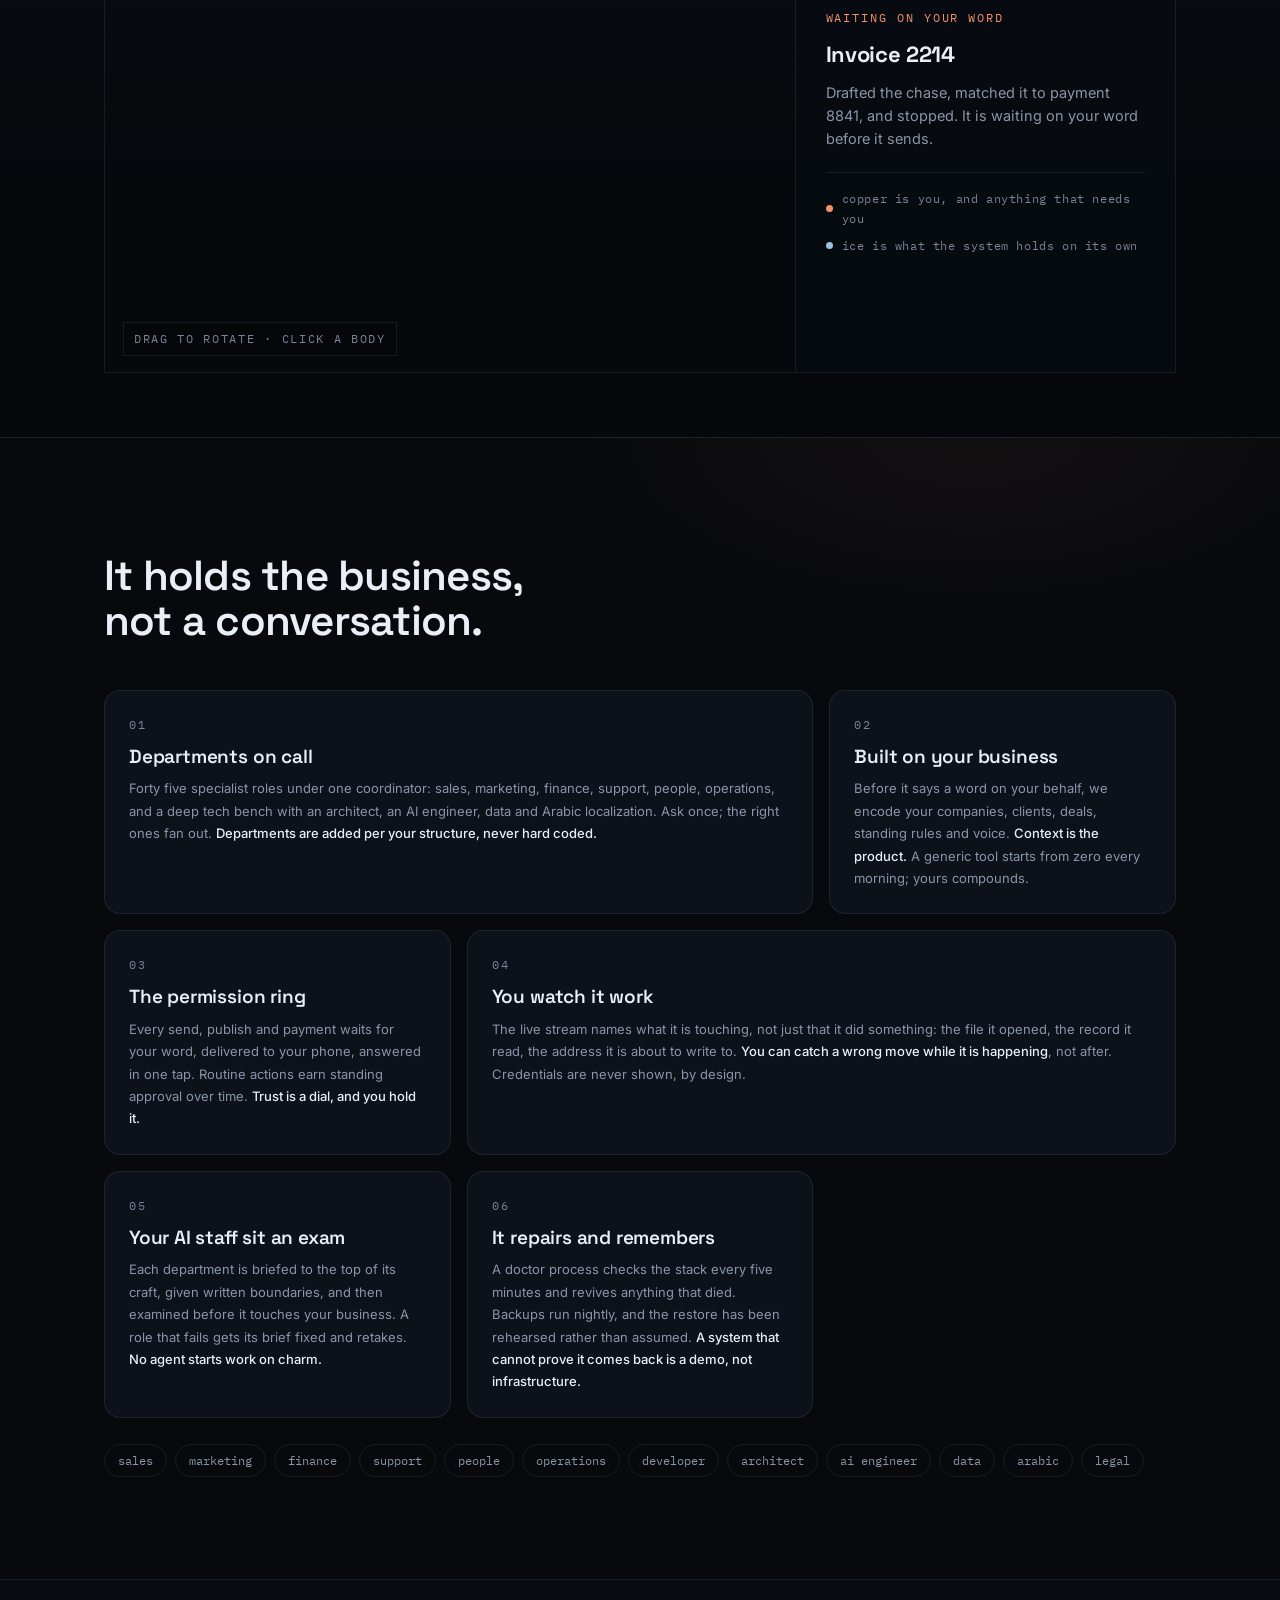
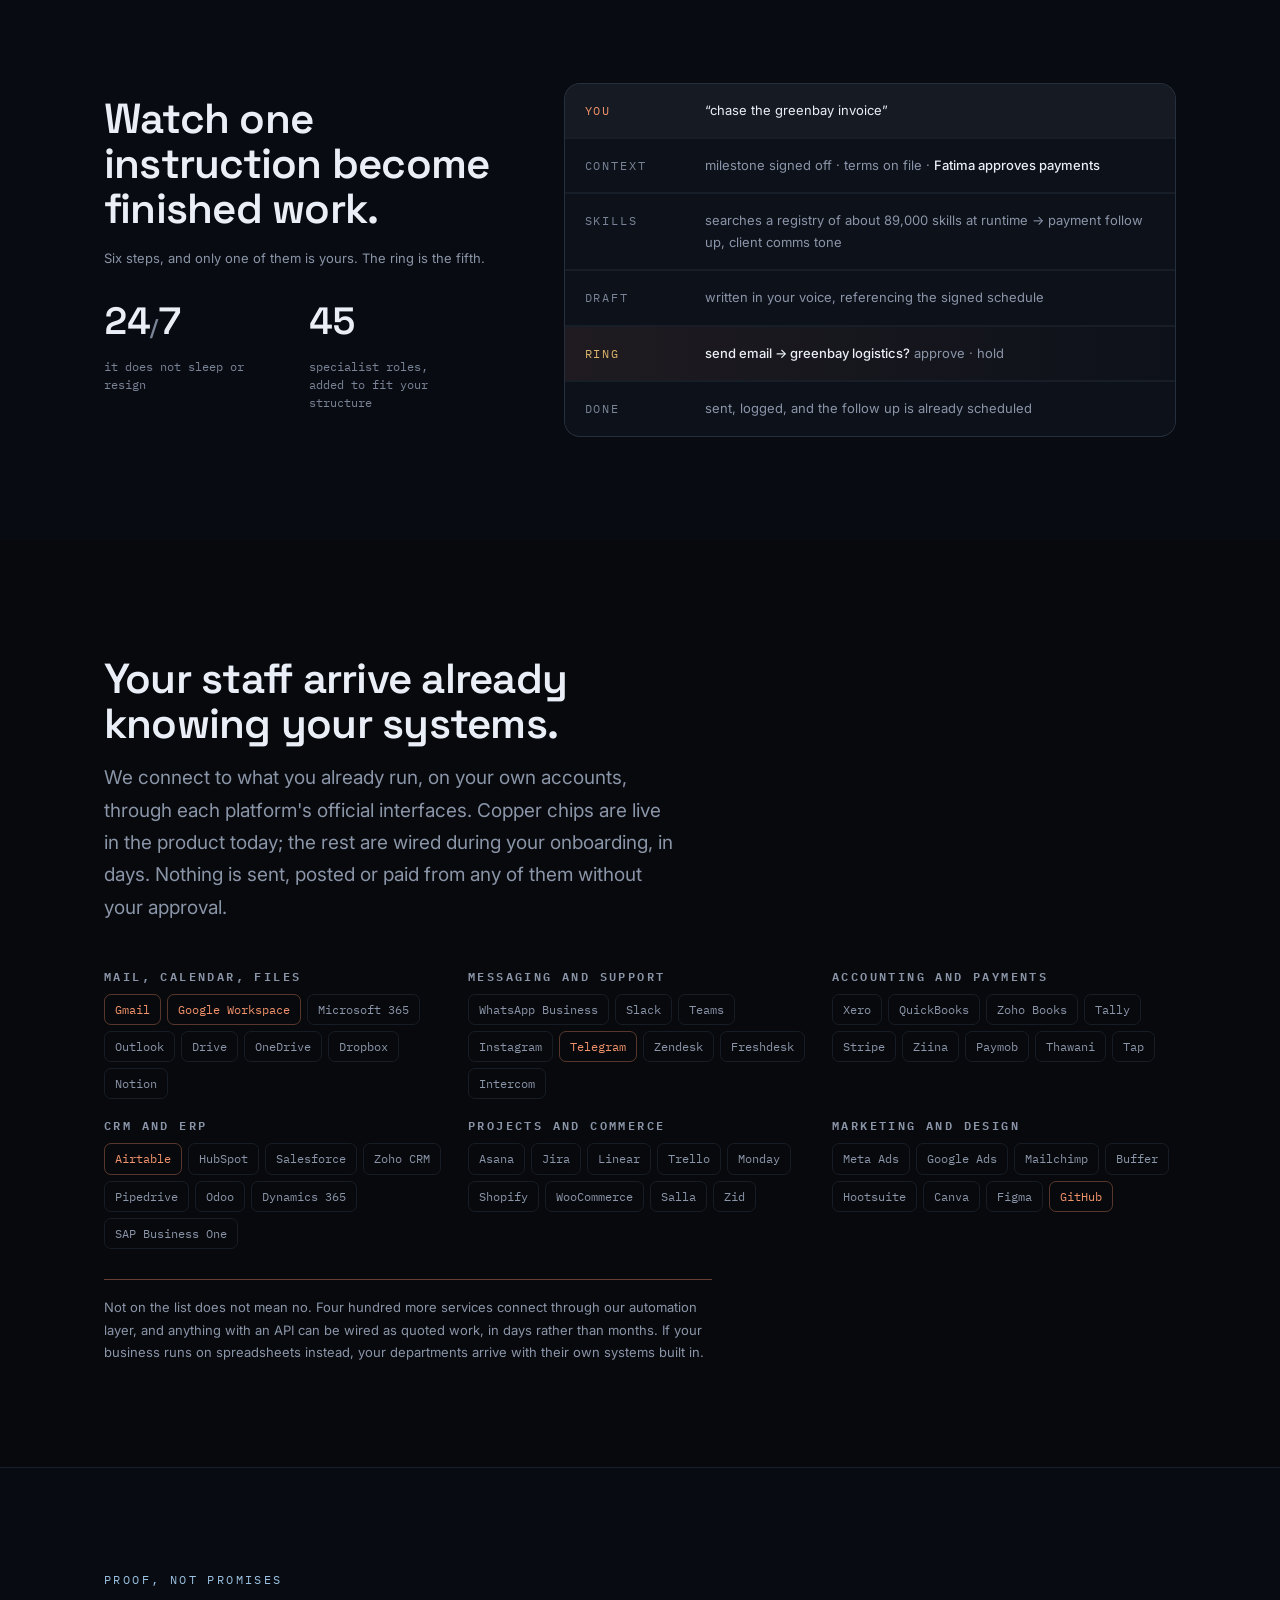
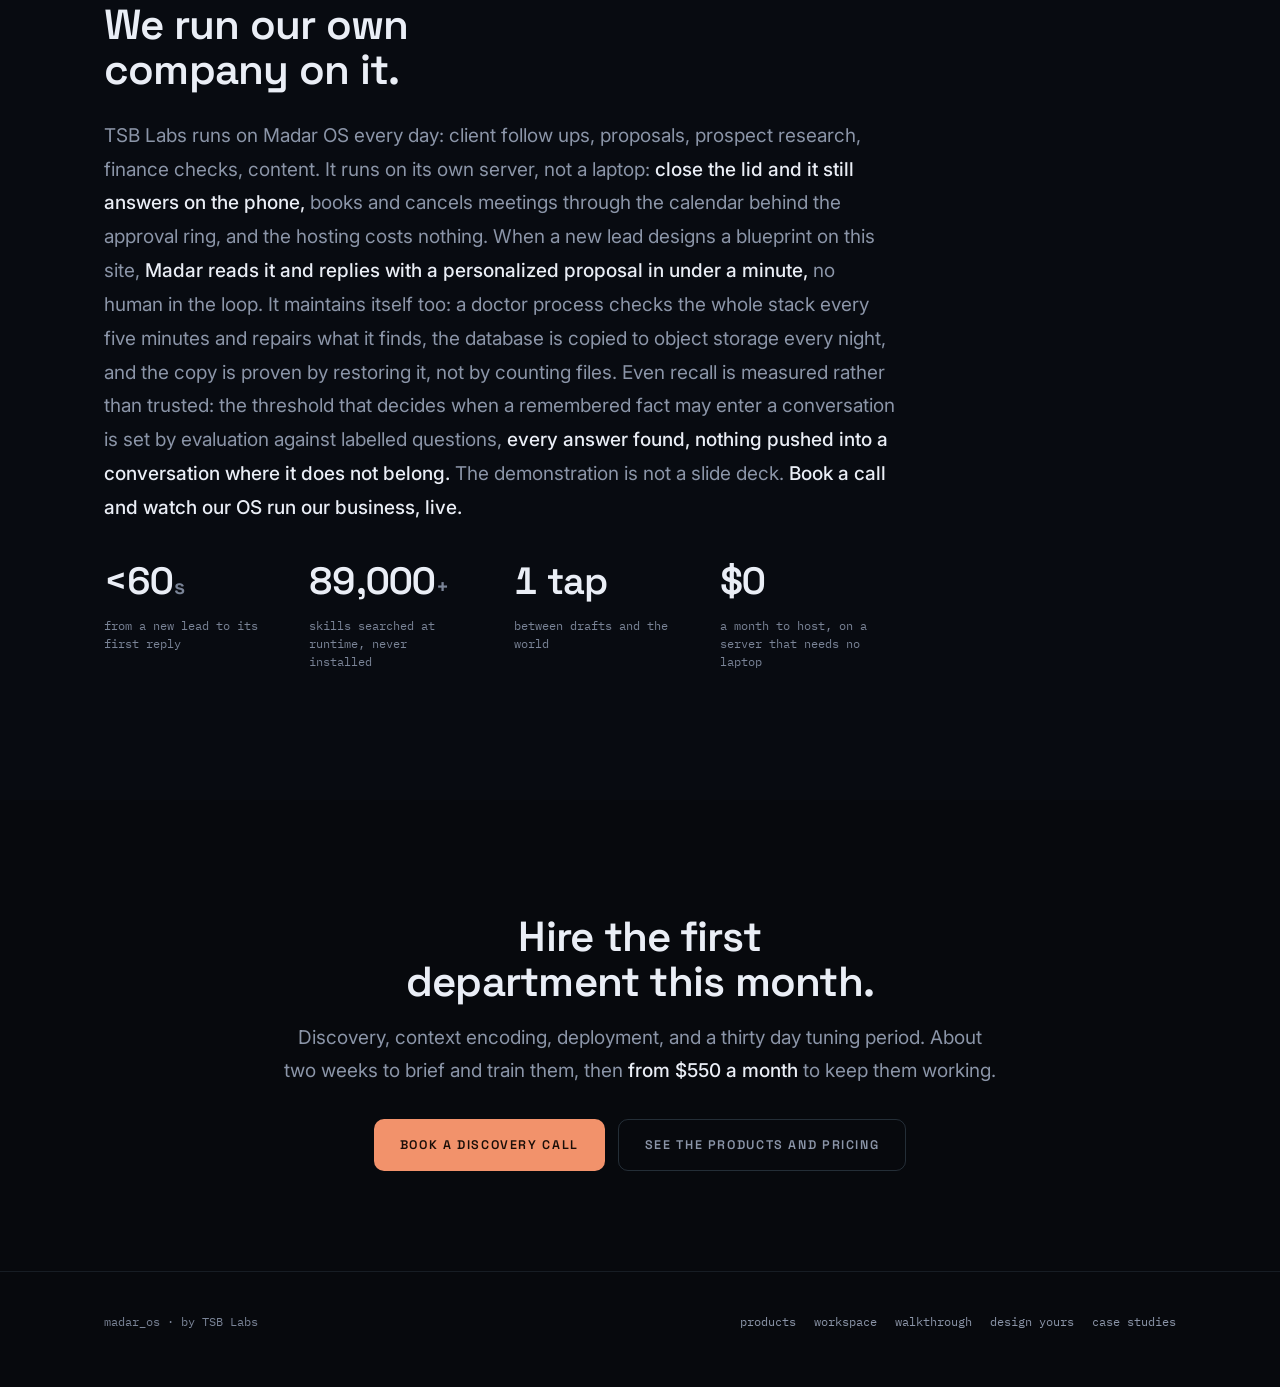
==== commit c3e0bfca: "The approval ring as a cursor, and the demo catches up with the product Cursor. Madar's whole thesis" ====
--- a/index.html
+++ b/index.html
@@ -360,12 +360,12 @@
       <div class="label">Proof, not promises</div>
       <h2>We run our own company on it.</h2>
     </div>
-    <p class="proof">TSB Labs runs on Madar OS every day: client follow ups, proposals, prospect research, finance checks, content. When a new lead designs a blueprint on this site, <b>Madar reads it and replies with a personalized proposal in under a minute,</b> no human in the loop. It maintains itself too: a doctor process checks the whole stack every five minutes and repairs what it finds, and the memory is backed up nightly with the restore drilled, not assumed. Even recall is measured rather than trusted: the threshold that decides when a remembered fact may enter a conversation is set by evaluation against labelled questions, <b>every answer found, nothing pushed into a conversation where it does not belong.</b> The demonstration is not a slide deck. <b>Book a call and watch our OS run our business, live.</b></p>
+    <p class="proof">TSB Labs runs on Madar OS every day: client follow ups, proposals, prospect research, finance checks, content. It runs on its own server, not a laptop: <b>close the lid and it still answers on the phone,</b> books and cancels meetings through the calendar behind the approval ring, and the hosting costs nothing. When a new lead designs a blueprint on this site, <b>Madar reads it and replies with a personalized proposal in under a minute,</b> no human in the loop. It maintains itself too: a doctor process checks the whole stack every five minutes and repairs what it finds, the database is copied to object storage every night, and the copy is proven by restoring it, not by counting files. Even recall is measured rather than trusted: the threshold that decides when a remembered fact may enter a conversation is set by evaluation against labelled questions, <b>every answer found, nothing pushed into a conversation where it does not belong.</b> The demonstration is not a slide deck. <b>Book a call and watch our OS run our business, live.</b></p>
     <div class="stats">
       <div class="stat"><div class="v num">&lt;60<em>s</em></div><div class="k">from a new lead to its first reply</div></div>
       <div class="stat"><div class="v num">89,000<em>+</em></div><div class="k">skills searched at runtime, never installed</div></div>
       <div class="stat"><div class="v num">1 tap</div><div class="k">between drafts and the world</div></div>
-      <div class="stat"><div class="v num">5 min</div><div class="k">between self repair checks</div></div>
+      <div class="stat"><div class="v num">$0</div><div class="k">a month to host, on a server that needs no laptop</div></div>
     </div>
   </div>
 </section>
@@ -486,5 +486,6 @@
     new window.Lenis({ autoRaf: true, duration: 0.9, syncTouch: false });
   });
 </script>
+<script defer src="/assets/cursor.js"></script>
 </body>
 </html>
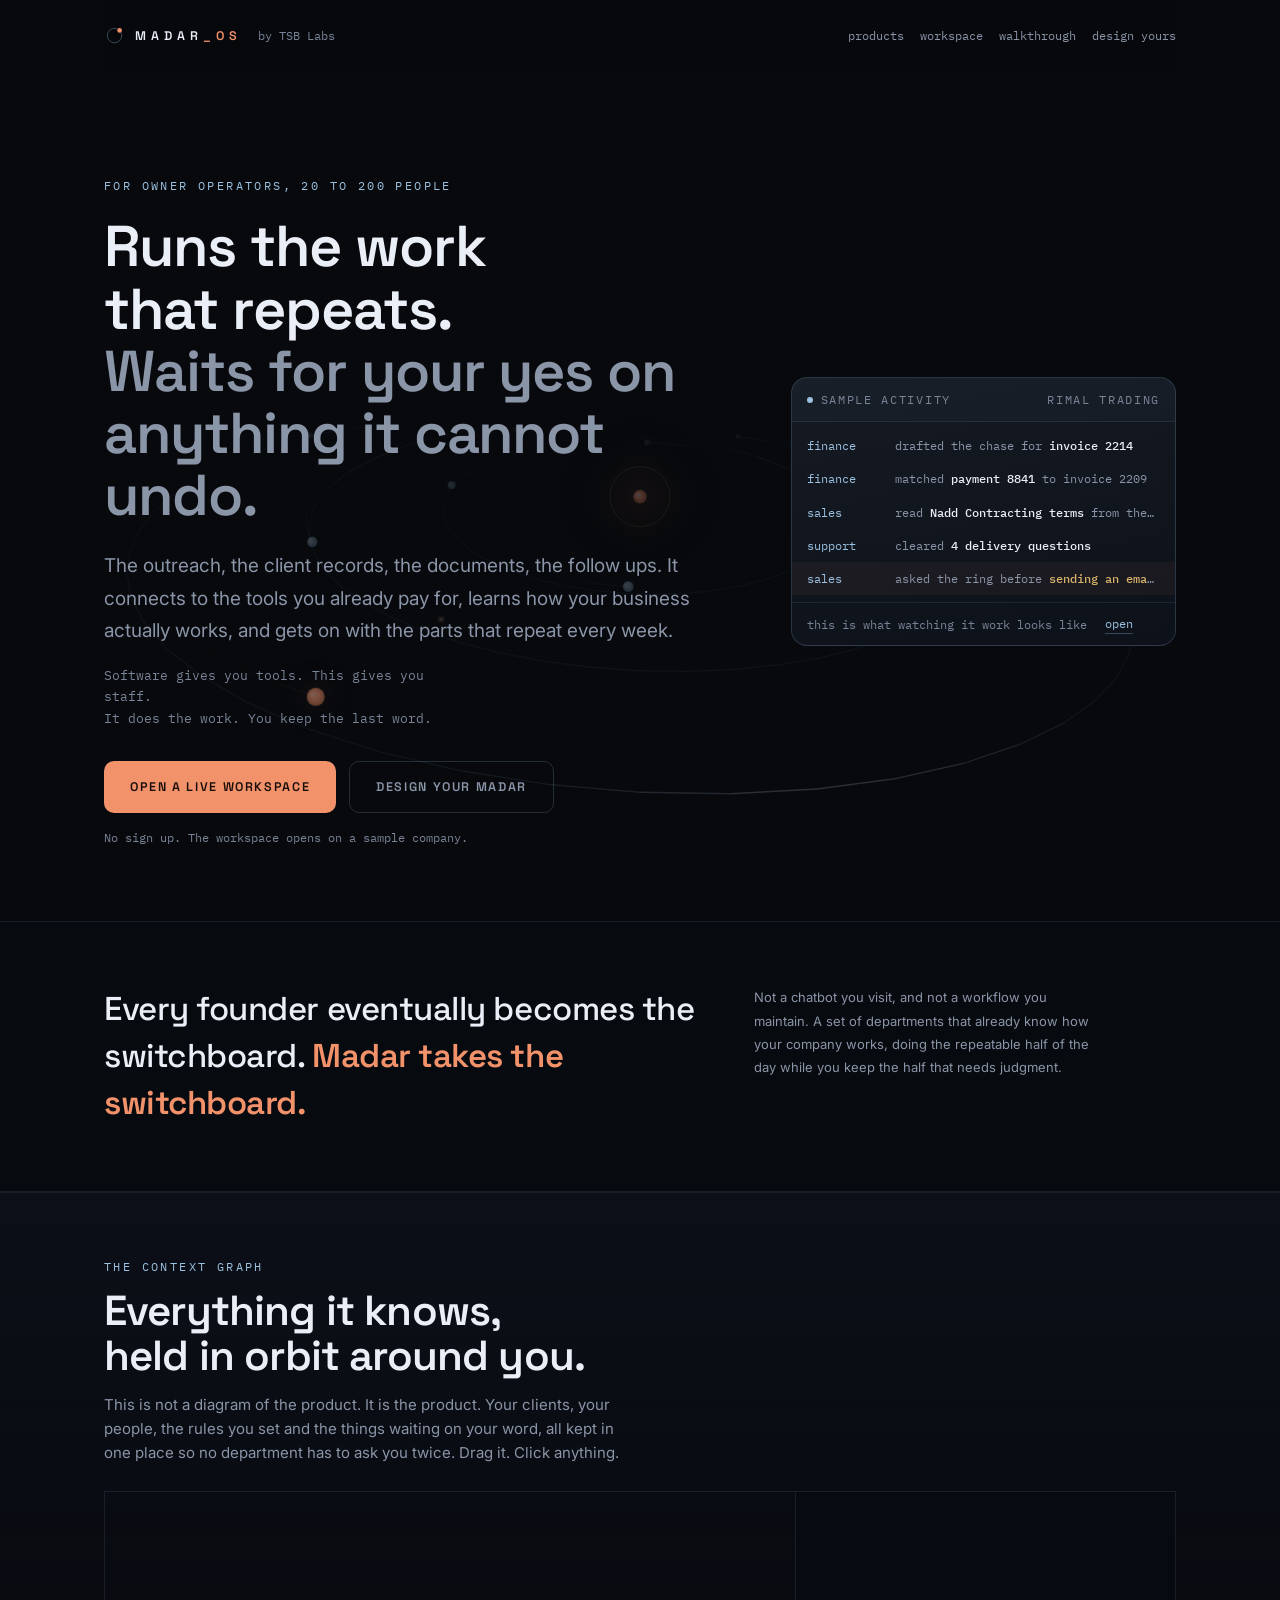
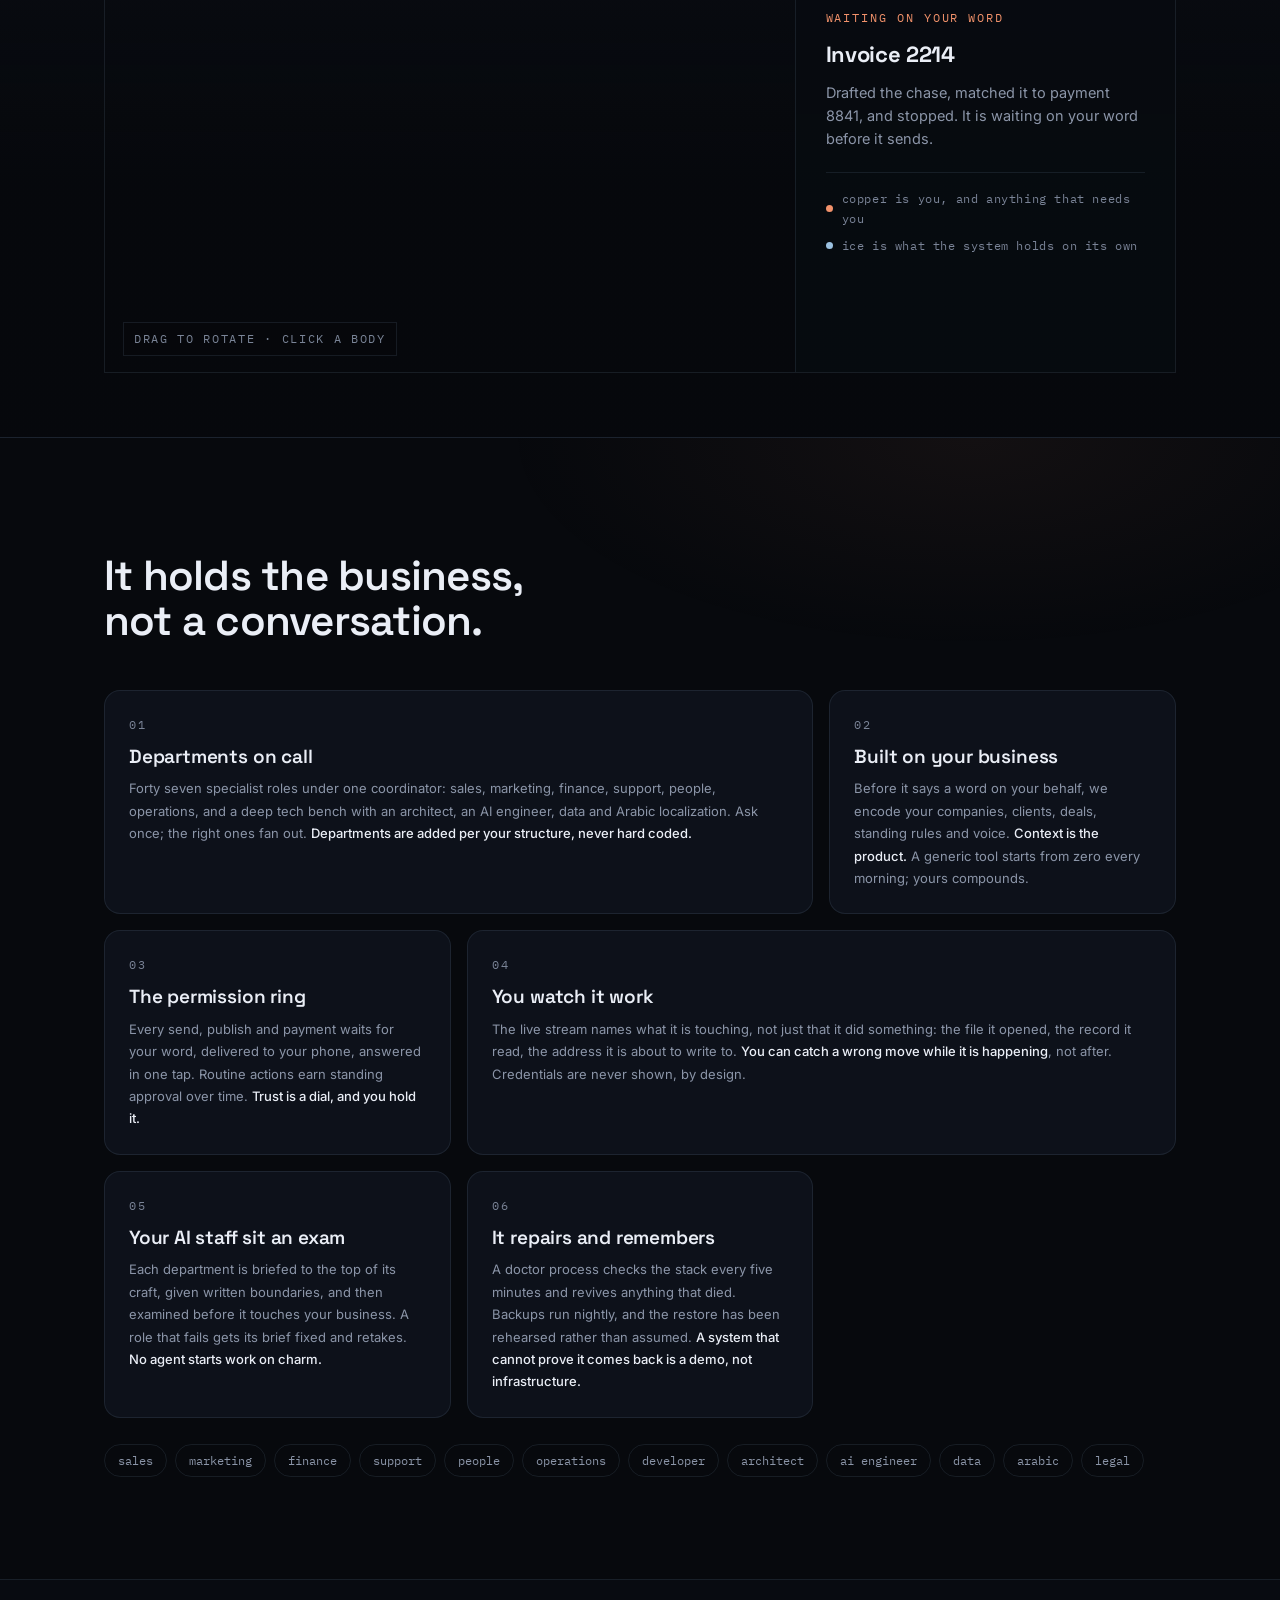
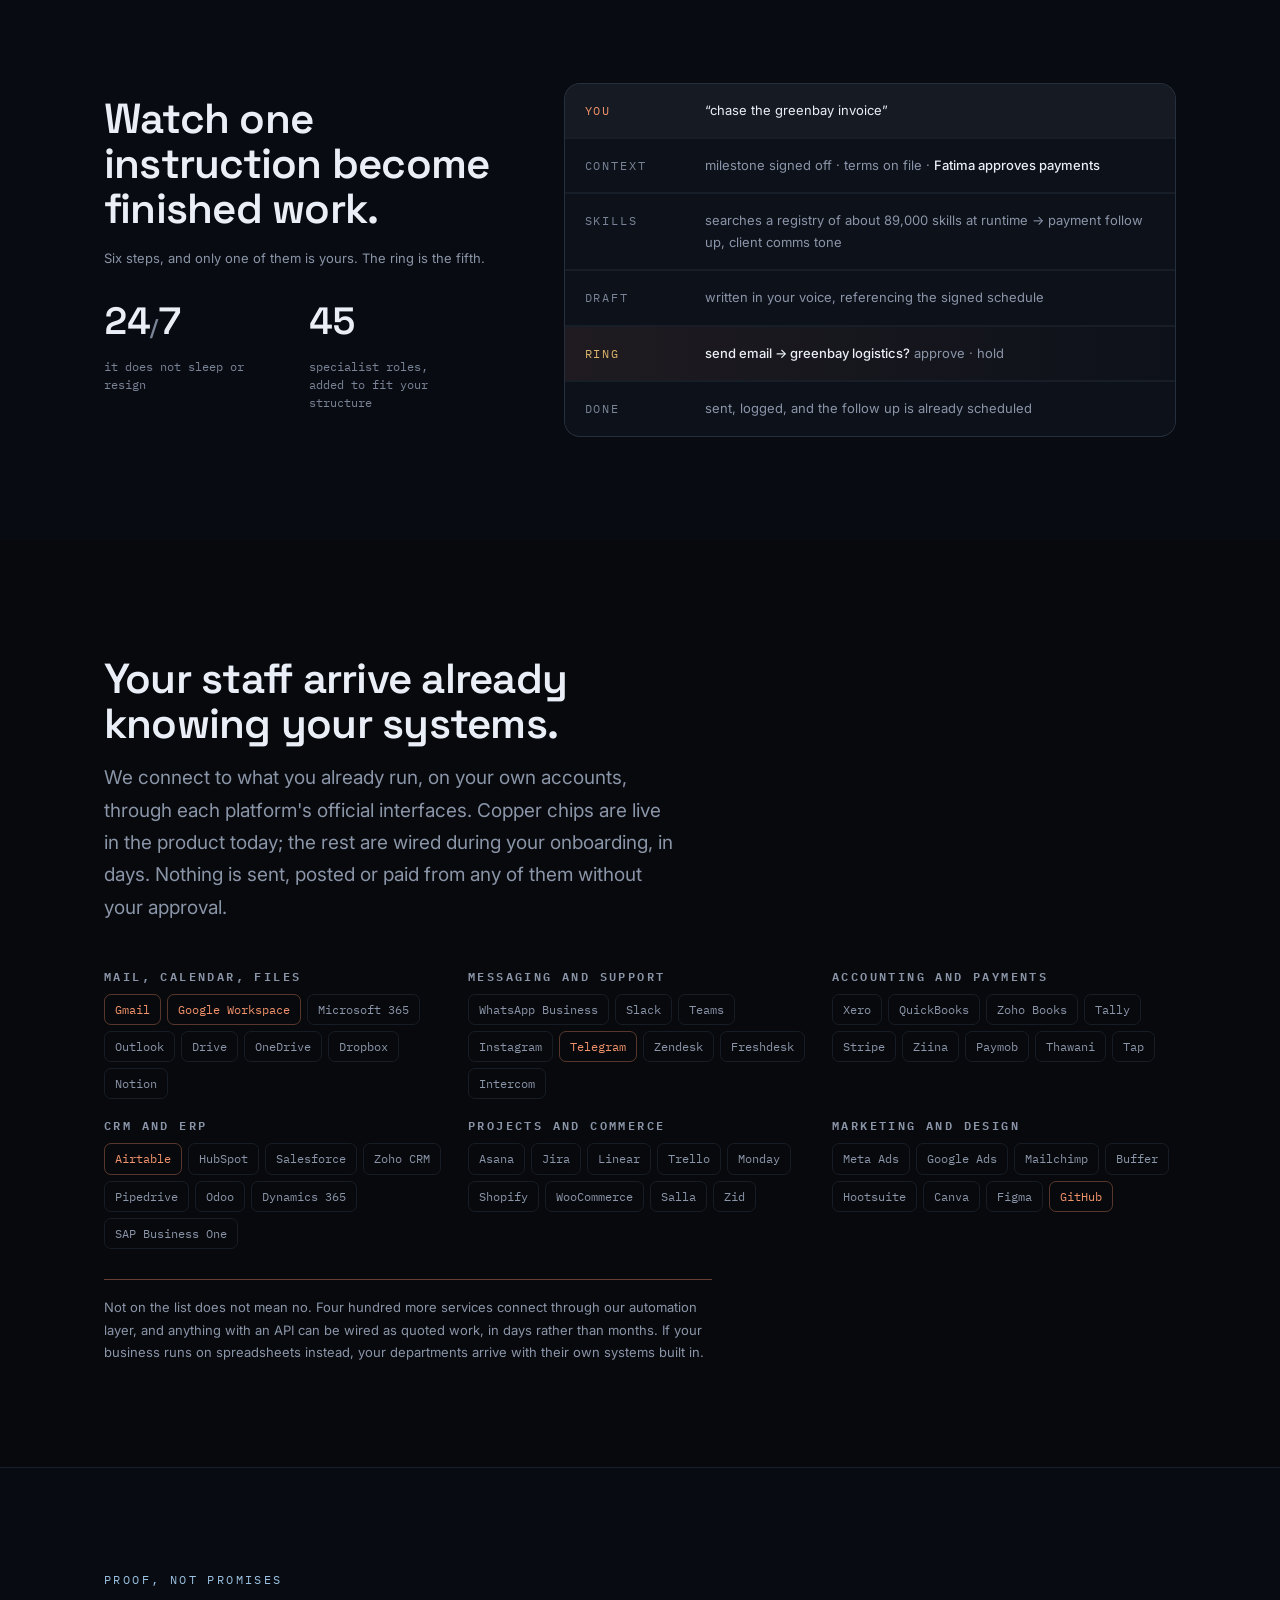
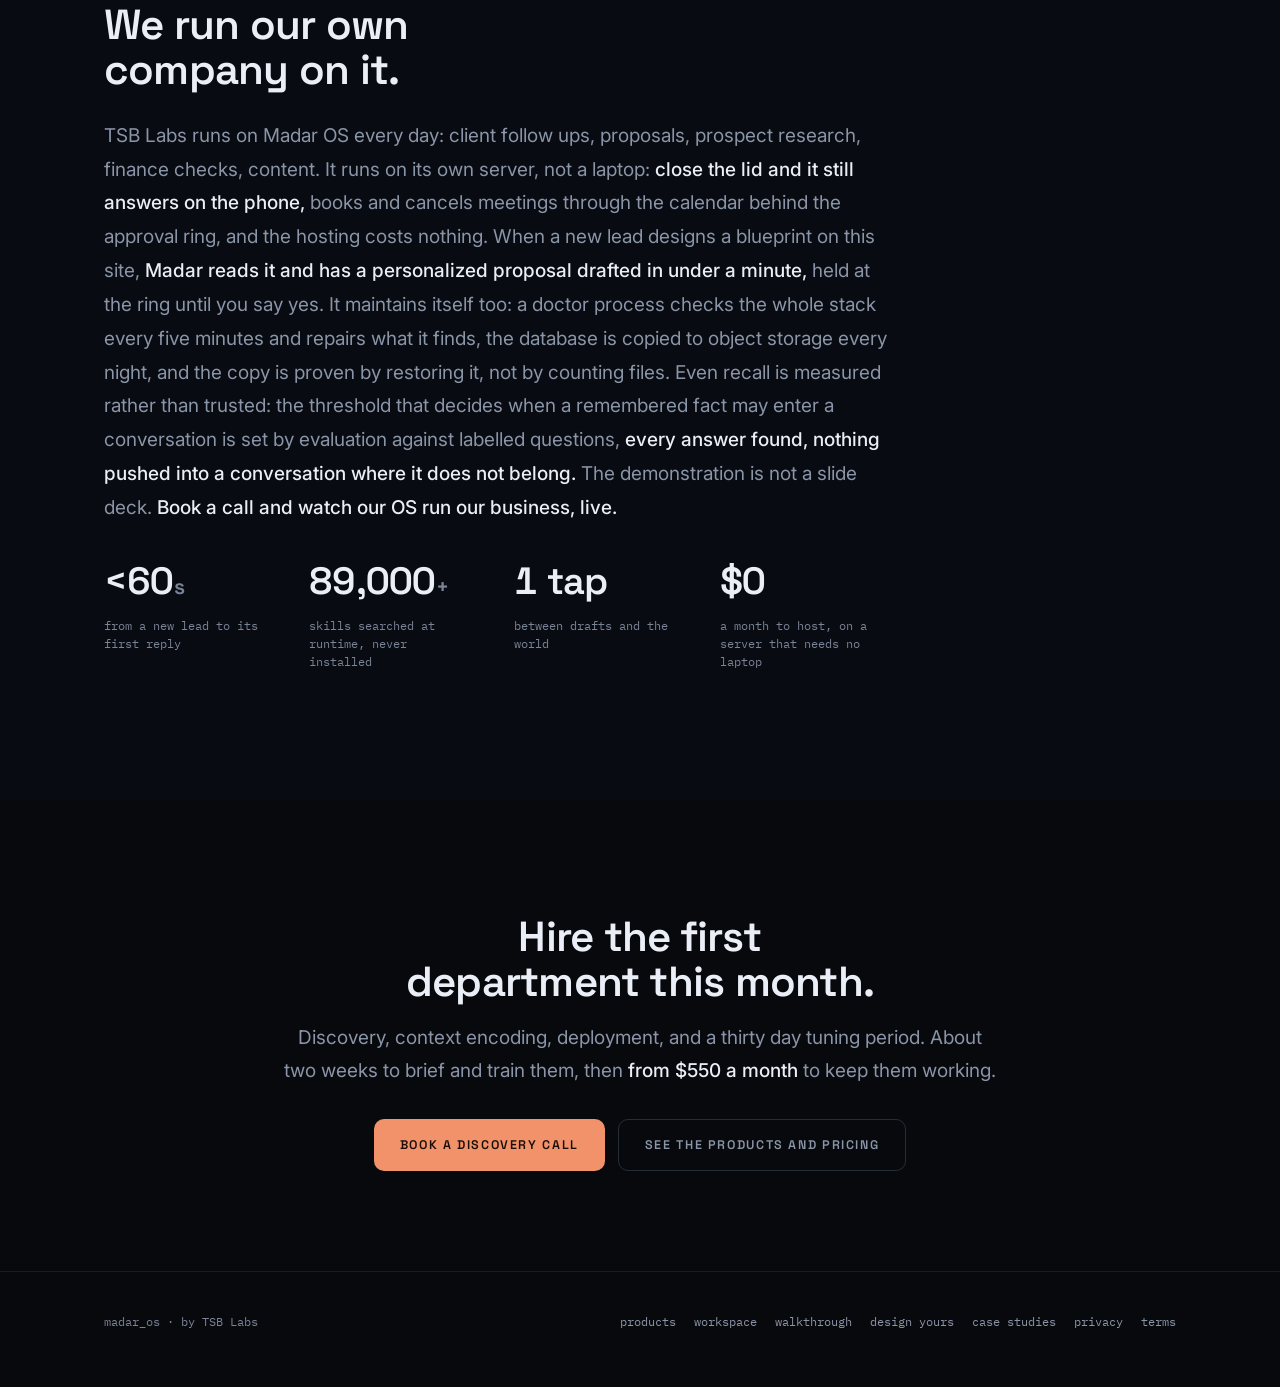
==== commit 0db1553f: "The demo stops contradicting itself, and its numbers stop leaking From the 3 September design audit," ====
--- a/index.html
+++ b/index.html
@@ -8,7 +8,7 @@
 <link rel="icon" type="image/svg+xml" href="/assets/favicon.svg">
 <link rel="apple-touch-icon" href="/assets/apple-touch-icon.png">
 <meta property="og:title" content="Madar OS · Runs the repeatable work. Stops before anything you cannot undo.">
-<meta property="og:description" content="AI staff for your company. Forty five specialist roles, one permission ring, replies to new leads in under a minute. By TSB Labs.">
+<meta property="og:description" content="AI staff for your company. Forty seven specialist roles, one permission ring, replies to new leads in under a minute. By TSB Labs.">
 <meta property="og:image" content="https://tsb-os-demo.vercel.app/assets/og.png">
 <meta property="og:url" content="https://tsb-os-demo.vercel.app">
 <meta property="og:type" content="website">
@@ -274,7 +274,7 @@
     <div class="caps">
       <article class="cap wide rise">
         <div class="n">01</div><h3>Departments on call</h3>
-        <p>Forty five specialist roles under one coordinator: sales, marketing, finance, support, people, operations, and a deep tech bench with an architect, an AI engineer, data and Arabic localization. Ask once; the right ones fan out. <b>Departments are added per your structure, never hard coded.</b></p>
+        <p>Forty seven specialist roles under one coordinator: sales, marketing, finance, support, people, operations, and a deep tech bench with an architect, an AI engineer, data and Arabic localization. Ask once; the right ones fan out. <b>Departments are added per your structure, never hard coded.</b></p>
       </article>
       <article class="cap rise">
         <div class="n">02</div><h3>Built on your business</h3>
@@ -360,7 +360,7 @@
       <div class="label">Proof, not promises</div>
       <h2>We run our own company on it.</h2>
     </div>
-    <p class="proof">TSB Labs runs on Madar OS every day: client follow ups, proposals, prospect research, finance checks, content. It runs on its own server, not a laptop: <b>close the lid and it still answers on the phone,</b> books and cancels meetings through the calendar behind the approval ring, and the hosting costs nothing. When a new lead designs a blueprint on this site, <b>Madar reads it and replies with a personalized proposal in under a minute,</b> no human in the loop. It maintains itself too: a doctor process checks the whole stack every five minutes and repairs what it finds, the database is copied to object storage every night, and the copy is proven by restoring it, not by counting files. Even recall is measured rather than trusted: the threshold that decides when a remembered fact may enter a conversation is set by evaluation against labelled questions, <b>every answer found, nothing pushed into a conversation where it does not belong.</b> The demonstration is not a slide deck. <b>Book a call and watch our OS run our business, live.</b></p>
+    <p class="proof">TSB Labs runs on Madar OS every day: client follow ups, proposals, prospect research, finance checks, content. It runs on its own server, not a laptop: <b>close the lid and it still answers on the phone,</b> books and cancels meetings through the calendar behind the approval ring, and the hosting costs nothing. When a new lead designs a blueprint on this site, <b>Madar reads it and has a personalized proposal drafted in under a minute,</b> held at the ring until you say yes. It maintains itself too: a doctor process checks the whole stack every five minutes and repairs what it finds, the database is copied to object storage every night, and the copy is proven by restoring it, not by counting files. Even recall is measured rather than trusted: the threshold that decides when a remembered fact may enter a conversation is set by evaluation against labelled questions, <b>every answer found, nothing pushed into a conversation where it does not belong.</b> The demonstration is not a slide deck. <b>Book a call and watch our OS run our business, live.</b></p>
     <div class="stats">
       <div class="stat"><div class="v num">&lt;60<em>s</em></div><div class="k">from a new lead to its first reply</div></div>
       <div class="stat"><div class="v num">89,000<em>+</em></div><div class="k">skills searched at runtime, never installed</div></div>
@@ -388,7 +388,7 @@
     <a href="workspace.html">workspace</a>
     <a href="os.html">walkthrough</a>
     <a href="start.html">design yours</a>
-    <a href="https://tsb-labs-portfolio.vercel.app/case-studies.html">case studies</a>
+    <a href="https://tsb-labs-portfolio.vercel.app/case-studies.html">case studies</a><a href="privacy.html">privacy</a><a href="terms.html">terms</a>
   </div>
 </footer>
 </div>
